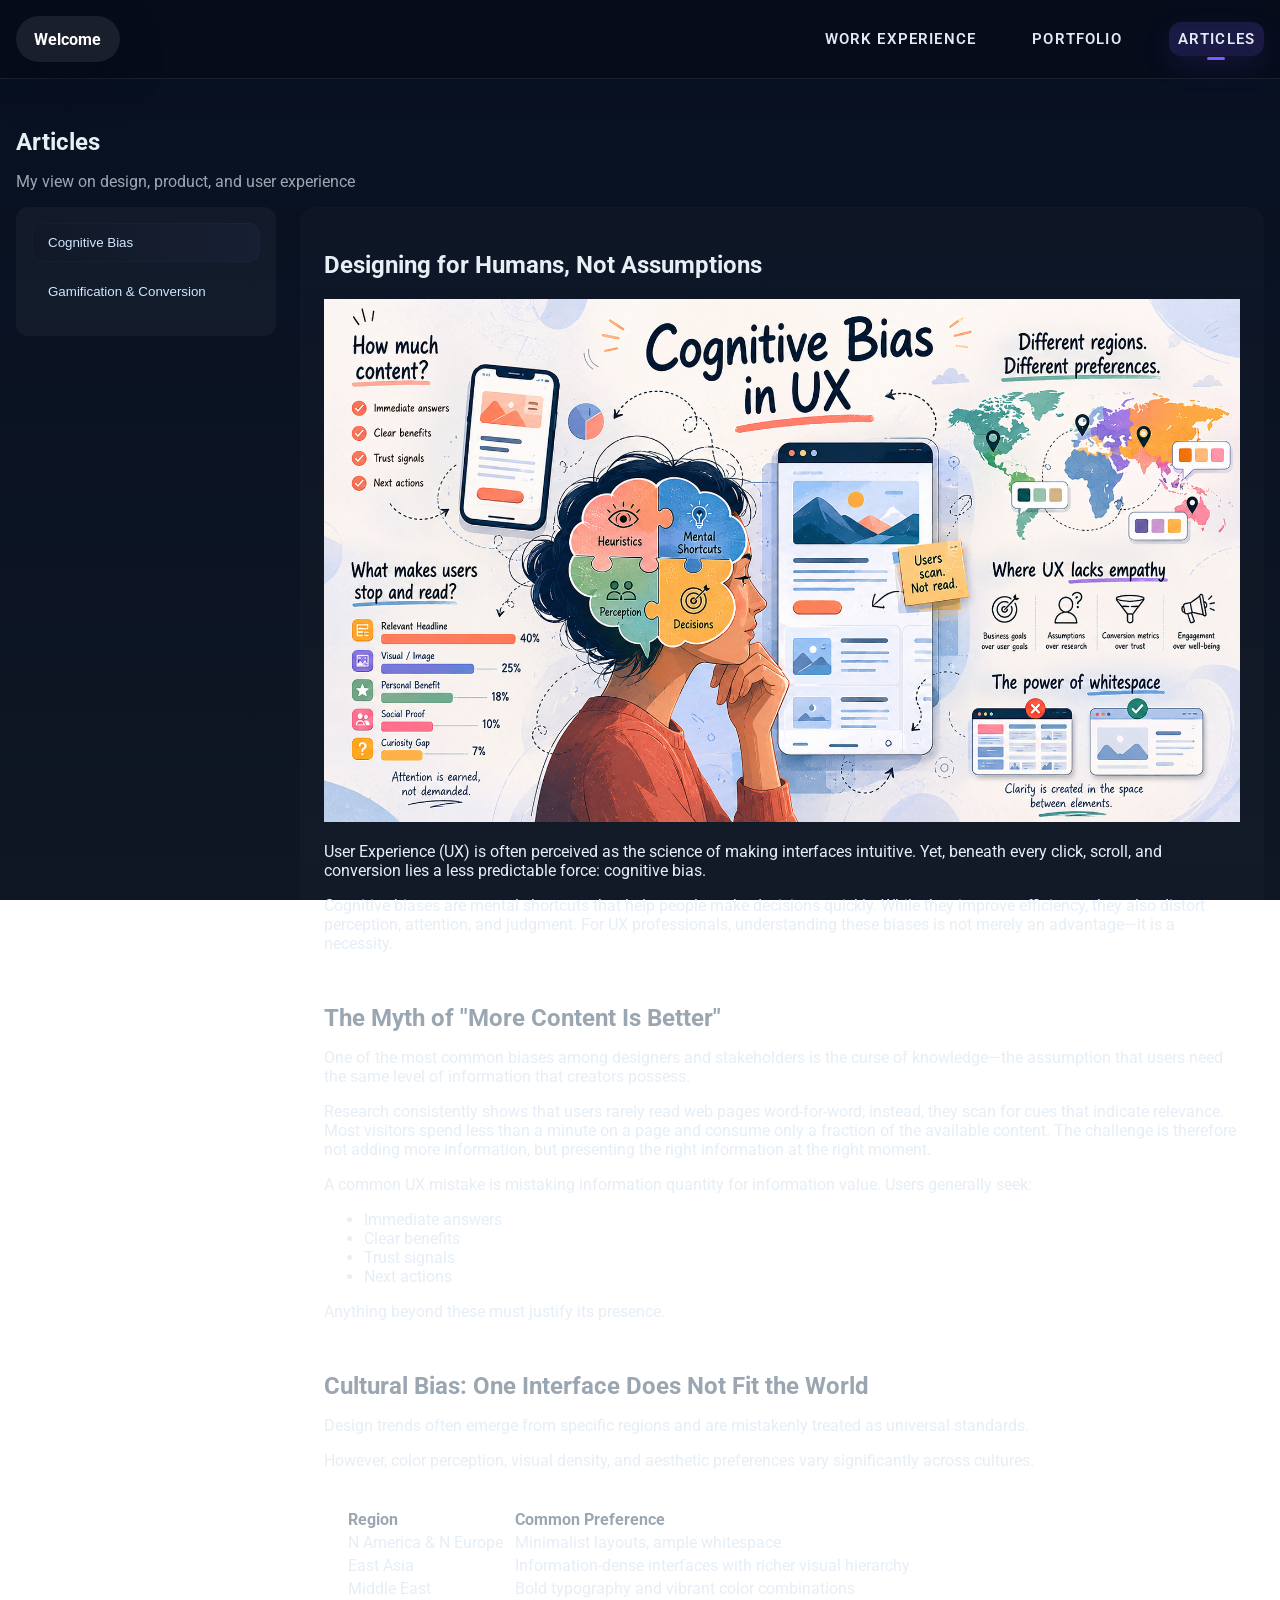
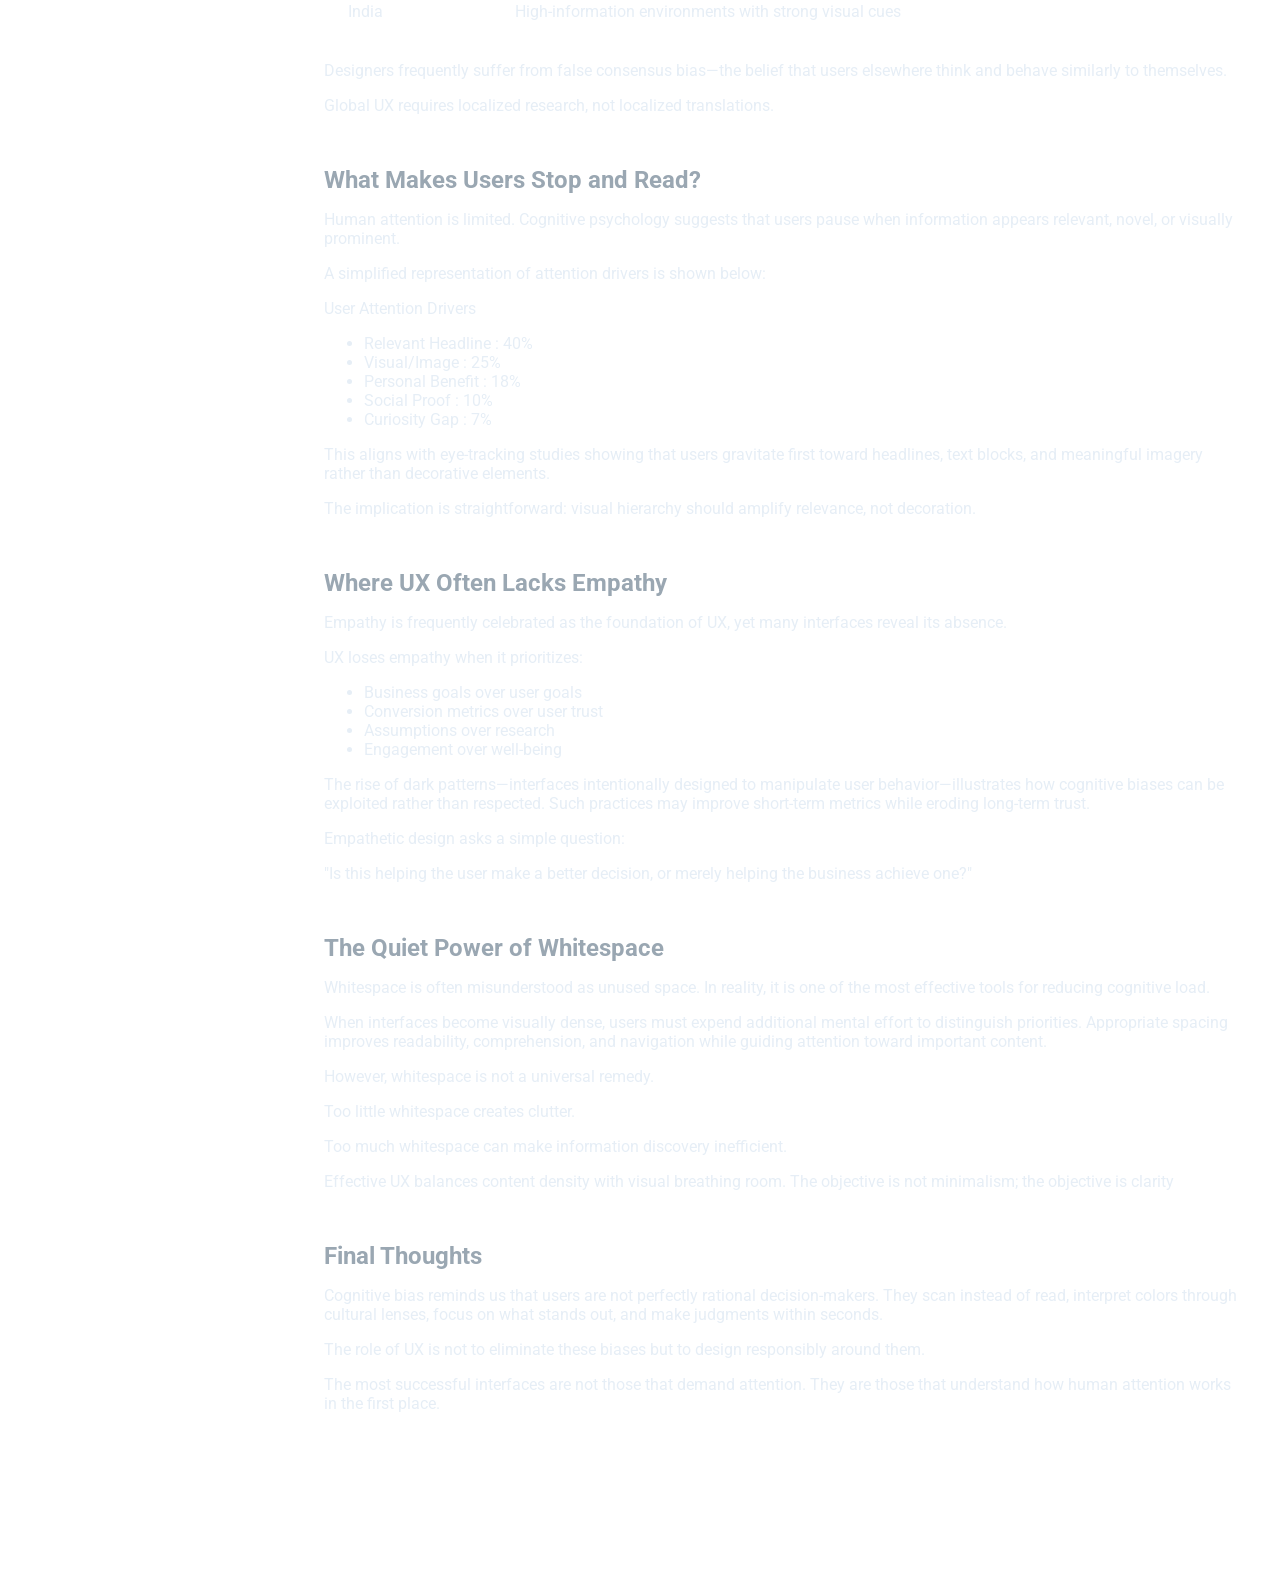
==== articles.html @ 3bf05994 "Update index.html and other changes" ====
<!doctype html>
<html lang="en">
<head>
  <meta charset="utf-8" />
  <meta name="viewport" content="width=device-width,initial-scale=1" />
  <title>Saqib Ansari - Portfolio</title>
  <link rel="preconnect" href="https://fonts.googleapis.com">
  <link rel="preconnect" href="https://fonts.gstatic.com" crossorigin>
  <link href="https://fonts.googleapis.com/css2?family=Roboto:wght@300;400;500;600;700&display=swap" rel="stylesheet">
  <link rel="stylesheet" href="styles.css">
</head>
<body>
  <header class="site-header home-header">
    <div class="container header-inner">
      <a class="logo" href="index.html">Welcome</a>
      <nav class="top-nav">
        <a href="work-experience.html">Work Experience</a>
        <a href="portfolio.html">Portfolio</a>
        <a href="articles.html" class="active" aria-current="page">Articles</a>
      </nav>
      <button class="menu-toggle" aria-label="Toggle menu">☰</button>
    </div>
  </header>

  <main class="section">
    <div class="container articles">
      <h2>Articles</h2>
      <p class="muted">My view on design, product, and user experience</p>
      <div class="articles-grid">
        <nav class="articles-nav">
          <button class="article-tab active" data-target="a1">Cognitive Bias</button>
          <button class="article-tab" data-target="a2">Gamification & Conversion</button>
          <!-- <button class="article-tab" data-target="a3">UX Research</button>
          <button class="article-tab" data-target="a4">Prototyping</button> -->
        </nav>
        <div class="articles-content">
          
          <article id="a1" class="article active">
            <h1>Designing for Humans, Not Assumptions</h1>
            <img style="width: 100%;" src="portpictures/cognitivebias.png" alt="Cognitive Bias" />
            <p>User Experience (UX) is often perceived as the science of making interfaces intuitive. Yet, beneath every click, scroll, and conversion lies a less predictable force: cognitive bias.</p>
            <p>Cognitive biases are mental shortcuts that help people make decisions quickly. While they improve efficiency, they also distort perception, attention, and judgment. For UX professionals, understanding these biases is not merely an advantage—it is a necessity.</p>
            <p>&nbsp;</p>
            <h2 class="muted">The Myth of "More Content Is Better"</h2>
            <p>One of the most common biases among designers and stakeholders is the curse of knowledge—the assumption that users need the same level of information that creators possess.</p>
            <p>Research consistently shows that users rarely read web pages word-for-word; instead, they scan for cues that indicate relevance. Most visitors spend less than a minute on a page and consume only a fraction of the available content. The challenge is therefore not adding more information, but presenting the right information at the right moment.</p>
            <p>A common UX mistake is mistaking information quantity for information value. Users generally seek:</p>
            <ul>
              <li>Immediate answers</li>
              <li>Clear benefits</li>
              <li>Trust signals</li>
              <li>Next actions</li>
            </ul>
            <p>Anything beyond these must justify its presence.</p>
            <p>&nbsp;</p>
            <h2 class="muted">Cultural Bias: One Interface Does Not Fit the World</h2>
            <p>Design trends often emerge from specific regions and are mistakenly treated as universal standards.</p>
            <p>However, color perception, visual density, and aesthetic preferences vary significantly across cultures.</p>
            <table style="border:1px solid #fff; padding:20px;">
              <tr style="text-align: left; margin-bottom:10px;">
                <th class="muted">Region</th>
                <th class="muted">Common Preference</th>
               
              </tr>
              <tr>
                <td>N America & N Europe &nbsp;</td>
                <td>Minimalist layouts, ample whitespace</td>
             
              </tr>
              <tr>
                <td>East Asia</td>
                <td>Information-dense interfaces with richer visual hierarchy</td>
              
              </tr>
              <tr>
                <td>Middle East</td>
                <td>Bold typography and vibrant color combinations</td>
               
              </tr>
              <tr>
                <td>India</td>
                <td>High-information environments with strong visual cues</td>
               
              </tr>
            </table>
              <p>Designers frequently suffer from false consensus bias—the belief that users elsewhere think and behave similarly to themselves.</p>
              <p>Global UX requires localized research, not localized translations.</p>
              <p>&nbsp;</p>
              <h2 class="muted">What Makes Users Stop and Read?</h2>
              <p>Human attention is limited. Cognitive psychology suggests that users pause when information appears relevant, novel, or visually prominent.</p>
              <p>A simplified representation of attention drivers is shown below:</p>
              <p>User Attention Drivers</p>
              <ul>
                <li>Relevant Headline : 40%</li>
                <li>Visual/Image : 25%</li>
                <li>Personal Benefit : 18%</li>
                <li>Social Proof : 10%</li>
                <li>Curiosity Gap : 7%</li>
              </ul>
              <p>This aligns with eye-tracking studies showing that users gravitate first toward headlines, text blocks, and meaningful imagery rather than decorative elements.</p>
              <p>The implication is straightforward: visual hierarchy should amplify relevance, not decoration.</p>
              <p>&nbsp;</p>
              <h2 class="muted">Where UX Often Lacks Empathy</h2>
              <p>Empathy is frequently celebrated as the foundation of UX, yet many interfaces reveal its absence.</p>
              <p>UX loses empathy when it prioritizes:</p>
              <ul>
                <li>Business goals over user goals</li>
                <li>Conversion metrics over user trust</li>
                <li>Assumptions over research</li>
                <li>Engagement over well-being</li>
              </ul>
              <p>The rise of dark patterns—interfaces intentionally designed to manipulate user behavior—illustrates how cognitive biases can be exploited rather than respected. Such practices may improve short-term metrics while eroding long-term trust.</p>
              <p>Empathetic design asks a simple question:</p>
              <p>"Is this helping the user make a better decision, or merely helping the business achieve one?"</p>
              <p>&nbsp;</p>
              <h2 class="muted">The Quiet Power of Whitespace</h2>
              <p>Whitespace is often misunderstood as unused space. In reality, it is one of the most effective tools for reducing cognitive load.</p>
              <p>When interfaces become visually dense, users must expend additional mental effort to distinguish priorities. Appropriate spacing improves readability, comprehension, and navigation while guiding attention toward important content.</p>
              <p>However, whitespace is not a universal remedy.</p>
              <p>Too little whitespace creates clutter.</p>
              <p>Too much whitespace can make information discovery inefficient.</p>
              <p>Effective UX balances content density with visual breathing room. The objective is not minimalism; the objective is clarity</p>
              <p>&nbsp;</p>
              <h2 class="muted">Final Thoughts</h2>
              <p>Cognitive bias reminds us that users are not perfectly rational decision-makers. They scan instead of read, interpret colors through cultural lenses, focus on what stands out, and make judgments within seconds.</p>
              <p>The role of UX is not to eliminate these biases but to design responsibly around them.</p>
              <p>The most successful interfaces are not those that demand attention. They are those that understand how human attention works in the first place.</p>
          </article>
          <article id="a2" class="article">
            <h1>Why Users Stay, Engage, and Eventually Buy</h1>
            <img style="width: 100%;" src="portpictures/gamification.png" alt="Gamification in Digital Products">
            <p>In digital products, conversion is often treated as a transactional outcome.</p>
            <ul>
              <li>A user signs up.</li>
              <li>A trial becomes a subscription.</li>
              <li>A visitor becomes a customer.</li>
            </ul>
            <p>Yet the strongest conversions rarely happen because of a pricing page alone. They happen because users feel progress before they feel commitment.</p>
            <p>This is where gamification becomes powerful.</p>
            <p>Gamification is not about making products look like games. It is the strategic use of behavioral triggers—progress, rewards, achievements, challenges, and feedback loops—to encourage engagement and shape decision-making.</p>
            <p>When designed correctly, gamification transforms passive users into active participants. More importantly, it helps bridge the critical gap between a pilot user and a paying customer.</p>
            <p>&nbsp;</p>
            <h2 class="muted">From Pilot User to Potential Customer</h2>
            <p>Most digital products face the same challenge:</p>
            <ul>
              <li>Users sign up.</li>
              <li>Users explore.</li>
              <li>Users leave.</li>
            </ul>
            <p>The problem is rarely functionality.</p>
            <p>The problem is the absence of momentum.</p>
            <p>Gamification introduces a sense of movement during onboarding. Progress bars, achievement badges, onboarding milestones, streaks, and unlockable features create psychological investment before monetary investment.</p>
            <p>Products like Duolingo, Notion, Fitbit, and Trello have demonstrated how visible progress mechanisms can increase user retention and feature adoption.</p>
            <p>Research suggests that gamified environments strengthen behavioral intention and user engagement by amplifying intrinsic motivation such as curiosity and enjoyment.</p>
            <p>Users who experience progress are more likely to complete onboarding journeys because abandoning the process feels like abandoning earned progress.</p>
            <p>This phenomenon is often called the completion principle.</p>
            <p>&nbsp;</p>
            <h2 class="muted">The Psychology of Achievement</h2>
            <p>One of the most overlooked aspects of UX is the human desire for achievement.</p>
            <ul>
              <li>People enjoy completing tasks.</li>
              <li>People enjoy measurable progress.</li>
              <li>People enjoy evidence of growth.</li>
            </ul>
            <p>This is not merely emotional—it is neurological.</p>
            <p>Achievement systems trigger reward responses in the brain, reinforcing behaviors that led to the accomplishment.</p>
            <p>A study examining digital achievements found that achievement systems improved user performance, persistence, and motivation over time, particularly when achievements were meaningful rather than excessive.</p>
            <p>The most effective gamification systems therefore focus on:</p>
            <ul>
              <li>Progress visualization</li>
              <li>Milestone recognition</li>
              <li>Skill mastery</li>
              <li>Personalized goals</li>
              <li>Constructive feedback</li>
            </ul>
            <p>Poor gamification rewards activity.</p>
            <p>Good gamification rewards growth.</p>
            <p>&nbsp;</p>
            <h2 class="muted">Biomimicking Human Behavior</h2>
            <p>Gamification succeeds because it mirrors patterns already present in nature and human psychology.</p>
            <p>This concept can be viewed through the lens of behavioral biomimicry—designing systems that imitate natural human reward cycles.</p>
            <p>Humans are biologically conditioned to seek:</p>
            <ul>
              <li>Progress</li>
              <li>Exploration</li>
              <li>Recognition</li>
              <li>Social belonging</li>
              <li>Mastery</li>
            </ul>
            <p>Games did not invent these motivations.</p>
            <p>They simply structured them.</p>
            <p>Digital products borrow these natural mechanisms by creating feedback loops that resemble real-world achievement systems.</p>
            <p>Consider:</p>
            <table style="border:1px solid #fff; padding:20px;">
              <tr style="text-align: left; margin-bottom:10px;">
                <th class="muted">Natural Behavior</th>
                <th class="muted">Gamified Equivalent</th>
               
              </tr>
              <tr>
                <td>Learning a skill</td>
                <td>Levels</td>
             
              </tr>
              <tr>
                <td>Social recognition</td>
                <td>Badges</td>
              
              </tr>
              <tr>
                <td>Career growth</td>
                <td>Progress bars</td>
               
              </tr>
              <tr>
                <td>Competition</td>
                <td>Leaderboards</td>
               
              </tr>
              <tr>
                <td>Goal completion</td>
                <td>Achievement unlocks</td>
               
              </tr>
            </table>
            <p>The closer a system aligns with natural motivational patterns, the more intuitive it feels.</p>
            <p>Users rarely perceive these mechanisms as persuasion.</p>
            <p>Instead, they perceive them as progress.</p>
            <p>&nbsp;</p>
            <h2 class="muted">The Conversion Metrics Behind Gamification</h2>
            <p>The impact of gamification is measurable.</p>
            <p>Several studies and industry datasets have demonstrated notable improvements in engagement and conversion metrics.</p>
            <p>A large-scale analysis of more than 6 million popup interactions found that gamified experiences such as "spin-to-win" interfaces generated conversion rates over 10 times higher than standard lead-capture experiences.</p>
            <p>Another analysis covering 779 million widget impressions reported:</p>
            <table style="border:1px solid #fff; padding:20px;">
              <tr style="text-align: left; margin-bottom:10px;">
                <th class="muted">Experience Type</th>
                <th class="muted">Click-through Rate</th>
               
              </tr>
              <tr>
                <td>Standard Offer Popup</td>
                <td style="text-align: right;">9.6%</td>
             
              </tr>
              <tr>
                <td>Gamified Offer Popup</td>
                <td style="text-align: right;">23.8%</td>
              
              </tr>
              
            </table>
            <p>Gamified signup experiences also produced substantially higher form completion rates compared to traditional forms.</p>
            <p>While these figures vary by industry, one trend remains consistent:</p>
            <p>Interactivity reduces friction.</p>
            <p>Users are more likely to participate when actions feel rewarding rather than transactional.</p>
            <p>&nbsp;</p>
            <h2 class="muted">The Role of Dopamine — and Why It Is Often Misunderstood</h2>
            <p>Gamification discussions frequently mention dopamine.</p>
            <p>However, dopamine is not the "pleasure chemical" many assume it to be.</p>
            <p>It is more accurately associated with anticipation and motivation.</p>
            <p>Users experience dopamine spikes not only when receiving rewards, but while expecting them.</p>
            <p>This explains why:</p>
            <ul>
              <li>Progress bars increase completion rates</li>
              <li>Streak systems encourage daily return visits</li>
              <li>Mystery rewards increase engagement</li>
              <li>Achievement systems improve persistence</li>
            </ul>
            <p>Recent research examining gamification and customer loyalty highlights the role of reward anticipation in strengthening long-term engagement and brand attachment.</p>
            <p>The anticipation of achievement often becomes more motivating than the achievement itself.</p>
            <p>&nbsp;</p>
            <h2 class="muted">Where Gamification Fails</h2>
            <p>Despite its effectiveness, gamification is frequently misunderstood. Many organizations implement points, badges, and leaderboards without improving the underlying user experience.</p>
            
            <p>This creates what researchers describe as extrinsic dependency.</p>
            <p>Users engage for rewards rather than value. Once rewards disappear, engagement collapses.</p>
            
            <p>Studies have shown that poorly implemented gamification can distract users from core objectives and even reduce meaningful engagement.</p>
            <p>The objective should never be to manipulate behavior. The objective should be to support motivation that already exists.</p>
           
            <p>&nbsp;</p>
            <h2 class="muted">Designing for Sustainable Conversion</h2>
            <p>The future of gamification is moving beyond superficial rewards.</p>
            <p>Modern UX increasingly focuses on:</p>
            <ul>
              <li>Autonomy</li>
              <li>Mastery</li>
              <li>Purpose</li>
              <li>Personal growth</li>
              <li>Meaningful progress</li>
            </ul>
            <p>Users do not remain loyal because they earned points. They remain loyal because the product helped them achieve something valuable. The strongest conversion strategy is therefore not persuasion.</p>
            <p>It is progress.</p>
            <p>&nbsp;</p>
            <h2 class="muted">Final Thoughts</h2>
            <p>Gamification succeeds because it aligns technology with human psychology. It transforms onboarding into exploration. Progress into motivation. Achievement into retention. </p>
          </article>
          
        </div>
      </div>
    </div>
  </main>

  <!-- <footer class="site-footer">
    <div class="container">© 2026 — Demo Portfolio</div>
  </footer> -->

  <script src="script.js"></script>
</body>
</html>
---- styles.css ----
:root{
  --bg:#0f1724;
  --card:#0f1724aa;
  --muted:#9aa7b2;
  --accent:#7c5cff;
  --accent-2:#00d4ff;
  --glass: rgba(255,255,255,0.04);
  --container:1200px;
  font-family: 'Roboto', system-ui, sans-serif;
}
*{box-sizing:border-box}
html,body{height:100%;margin:0;background:linear-gradient(180deg,#071021 0%, #0f1724 100%);background-attachment:fixed;color:#e6eef6}
.container{max-width:1366px;margin:0 auto;padding:2rem 1rem}
.site-header{position:fixed;left:0;right:0;top:0;z-index:60;background:linear-gradient(180deg,rgba(10,12,22,0.6),transparent);backdrop-filter: blur(6px)}
.site-header.home-header{background:rgba(7,12,26,0.93);border-bottom:1px solid rgba(255,255,255,0.08);backdrop-filter:blur(16px)}
.site-header.home-header .header-inner{padding:1rem 1rem;gap:1rem;justify-content:space-between;align-items:center}
.site-header.home-header .logo{padding:.85rem 1.15rem;border-radius:999px;background:rgba(255,255,255,0.08);color:#fff;box-shadow:0 18px 50px rgba(4,9,19,0.24)}
.site-header.home-header .top-nav{display:flex;gap:1.4rem}
.site-header.home-header .top-nav a{color:rgba(238,245,255,0.95);text-decoration:none;font-weight:600;text-transform:uppercase;letter-spacing:.08em;font-size:.92rem;transition:color .2s,transform .2s}
.site-header.home-header .top-nav a:hover{color:#fff;transform:translateY(-1px)}
.site-header.home-header .menu-toggle{color:#fff;font-size:1.35rem}
.header-inner{display:flex;align-items:center;justify-content:space-between;padding:0.75rem 1rem}
.logo{font-weight:700;color:var(--accent);text-decoration:none}
.top-nav a{color:rgba(230,238,246,0.9);text-decoration:none;margin-left:1rem;font-weight:600;position:relative;padding:.5rem .55rem;border-radius:12px;transition:color .2s,background .2s}
.top-nav a.active, .top-nav a[aria-current="page"]{color:#fff;background:rgba(124,92,255,0.18);box-shadow:0 10px 30px rgba(124,92,255,0.12)}
.top-nav a.active::after, .top-nav a[aria-current="page"]::after{content:'';position:absolute;left:50%;bottom:-4px;width:18px;height:3px;border-radius:999px;background:var(--accent);transform:translateX(-50%)}
.menu-toggle{display:none;background:none;border:0;color:#fff;font-size:1.2rem}

.landing{min-height:50vh;display:flex;align-items:center;position:relative;overflow:hidden;padding-top:5rem;background-image:linear-gradient(180deg, rgba(7,16,33,0.72), rgba(15,23,36,0.92)), url('https://images.unsplash.com/photo-1500530855697-b586d89ba3ee?auto=format&fit=crop&w=1400&q=60');background-size:cover;background-position:center;background-attachment:fixed}
.parallax{position:absolute;inset:0;z-index:0}
.parallax-layer{position:absolute;inset:-10% -10% -10% -10%;background-size:cover;background-position:center;transform:translateY(0)}
.hero{position:relative;z-index:2;display:grid;grid-template-columns:1fr 420px;gap:2rem;align-items:center;padding:6rem 1rem;}
.hero-content .title{font-family:'Roboto',sans-serif;font-size:clamp(2rem,4.5vw,3.6rem);margin:0 0 .5rem}
.subtitle{color:var(--muted);margin:0 0 1rem}
.hero-image img{width:100%;border-radius:12px;box-shadow:0 10px 40px rgba(2,6,23,0.6);transform:translateY(8px);opacity:.95}
.btn{display:inline-block;padding:.7rem 1.1rem;border-radius:10px;text-decoration:none;font-weight:600}
.btn.primary{background:linear-gradient(90deg,var(--accent),var(--accent-2));color:#061220}
.btn.ghost{border:1px solid rgba(255,255,255,0.06);color:#fff;background:transparent}
.about-content .btn{margin-top:1.5rem}

.section{padding:6rem 0}
.section.contact{background:rgba(255,255,255,0.04);border-top:1px solid rgba(255,255,255,0.08);border-bottom:1px solid rgba(255,255,255,0.08);backdrop-filter:blur(12px)}
.section.contact .container{padding:4rem 2rem;}
.section.contact h2{margin-bottom:1rem}
.section.contact .contact-grid{background:rgba(15,23,36,0.95);padding:2rem;gap:1.5rem;border-radius:24px;box-shadow:0 30px 65px rgba(0,0,0,0.18)}
.section.contact .contact-grid div{background:rgba(255,255,255,0.03);padding:1.5rem;border-radius:18px;border:1px solid rgba(255,255,255,0.08)}
.section.contact .contact-grid h3{margin-top:0}
.section.contact .contact-grid a{color:var(--accent-2)}

h2{font-family:'Roboto',sans-serif;margin:0 0 .5rem}
.muted{color:var(--muted)}

.overview .section-header{max-width:700px;margin:0 auto 2rem;text-align:center}
.tile-grid{display:grid;grid-template-columns:repeat(auto-fit,minmax(240px,260px));justify-content:center;gap:1.5rem;margin:0 auto;max-width:1080px}
.tile{display:block;background:rgba(255,255,255,0.08);border:1px solid rgba(255,255,255,0.08);border-radius:22px;padding:2rem;transition:transform .25s ease,box-shadow .25s ease,color .25s ease;position:relative;color:#fff;text-decoration:none}
.tile:hover{transform:translateY(-6px);box-shadow:0 20px 40px rgba(0,0,0,0.2)}
.tile::before{content:'';position:absolute;inset:0;border-radius:22px;background:linear-gradient(135deg,rgba(255,255,255,0.04),transparent);pointer-events:none}
.tile-icon{width:56px;height:56px;border-radius:18px;display:flex;align-items:center;justify-content:center;font-size:1.6rem;background:rgba(255,255,255,0.12);margin-bottom:1rem}
.tile h3{margin:.5rem 0 1rem;font-size:1.35rem}
.tile p{margin:0;color:rgba(230,238,246,0.92);line-height:1.8}
.tile-career{border-color:rgba(124,92,255,0.35);background:linear-gradient(145deg,rgba(124,92,255,0.2),rgba(92,57,166,0.18))}
.tile-career .tile-icon{background:rgba(124,92,255,0.18)}
.tile-portfolio{border-color:rgba(0,212,255,0.35);background:linear-gradient(145deg,rgba(0,212,255,0.18),rgba(0,116,204,0.16))}
.tile-portfolio .tile-icon{background:rgba(0,212,255,0.18)}
.tile-articles{border-color:rgba(255,166,0,0.35);background:linear-gradient(145deg,rgba(255,166,0,0.18),rgba(220,120,0,0.16))}
.tile-articles .tile-icon{background:rgba(255,166,0,0.18)}
.tile-about{border-color:rgba(16,185,129,0.35);background:linear-gradient(145deg,rgba(16,185,129,0.18),rgba(6,139,108,0.16))}
.tile-about .tile-icon{background:rgba(16,185,129,0.18)}

.section-divider{height:1px;width:100%;max-width:800px;margin:0 auto 3rem;background:linear-gradient(90deg,rgba(255,255,255,0),rgba(255,255,255,0.2),rgba(255,255,255,0))}

.quote-grid{display:grid;grid-template-columns:repeat(auto-fit,minmax(240px,260px));justify-content:center;gap:1.2rem;margin:2rem auto 0;max-width:840px}
.quote-card{background:rgba(255,255,255,0.08);border:1px solid rgba(255,255,255,0.08);border-radius:22px;padding:1.8rem;box-shadow:0 20px 35px rgba(0,0,0,0.14);transition:transform .25s ease,box-shadow .25s ease}
.quote-card:hover{transform:translateY(-4px);box-shadow:0 26px 48px rgba(0,0,0,0.18)}
.quote-card p{margin:0 0 1rem;font-size:1.05rem;line-height:1.95;color:#eef3ff}
.quote-card span{color:var(--muted);font-size:.95rem;display:block}

.cert-grid{display:grid;grid-template-columns:repeat(auto-fit,minmax(240px,1fr));gap:1.25rem;margin-top:2rem}
.cert-card{background:rgba(255,255,255,0.08);border:1px solid rgba(255,255,255,0.1);border-radius:22px;padding:1.5rem;box-shadow:0 18px 30px rgba(0,0,0,0.16);transition:transform .25s ease,box-shadow .25s ease}
.cert-card:hover{transform:translateY(-4px);box-shadow:0 24px 40px rgba(0,0,0,0.2)}
.cert-card h3{margin:0 0 .55rem;font-size:1.05rem;color:#fff}
.cert-card p{margin:0;color:rgba(230,238,246,0.92);line-height:1.7}

.tile-cert{border:1px solid transparent;background:linear-gradient(180deg,rgba(255,255,255,0.06),rgba(255,255,255,0.02));transition:transform .25s ease,box-shadow .25s ease,background .25s ease}
.tile-cert:hover{transform:translateY(-4px);box-shadow:0 20px 40px rgba(0,0,0,0.2)}
.tile-cert h3{margin:.5rem 0 1rem;font-size:1.35rem}
.tile-cert p{margin:0;color:rgba(230,238,246,0.92);line-height:1.8}
.tile-cert:nth-child(4n+1){background:linear-gradient(145deg,rgba(124,92,255,0.18),rgba(95,54,210,0.12));border-color:rgba(124,92,255,0.22)}
.tile-cert:nth-child(4n+1) .tile-icon{background:rgba(124,92,255,0.18)}
.tile-cert:nth-child(4n+2){background:linear-gradient(145deg,rgba(0,212,255,0.18),rgba(0,122,204,0.14));border-color:rgba(0,212,255,0.22)}
.tile-cert:nth-child(4n+2) .tile-icon{background:rgba(0,212,255,0.18)}
.tile-cert:nth-child(4n+3){background:linear-gradient(145deg,rgba(16,185,129,0.18),rgba(6,139,108,0.14));border-color:rgba(16,185,129,0.22)}
.tile-cert:nth-child(4n+3) .tile-icon{background:rgba(16,185,129,0.18)}
.tile-cert:nth-child(4n){background:linear-gradient(145deg,rgba(255,166,0,0.18),rgba(220,120,0,0.14));border-color:rgba(255,166,0,0.22)}
.tile-cert:nth-child(4n) .tile-icon{background:rgba(255,166,0,0.18)}

.timeline{list-style:none;padding:0;margin:2rem 0 0}
.timeline li{display:flex;gap:1rem;align-items:flex-start;margin-bottom:1.2rem}
.timeline .time{min-width:120px;color:var(--muted);font-weight:600}
.timeline .card{background:linear-gradient(180deg,rgba(255,255,255,0.02),rgba(255,255,255,0.01));padding:1rem;border-radius:12px;box-shadow:0 6px 20px rgba(2,6,23,0.6)}
.role{color:var(--accent-2);font-weight:600;margin:.3rem 0}

/* animated timeline */
.timeline.timeline-animated{position:relative;padding:2rem 1rem}
.timeline.timeline-animated::before{content:'';position:absolute;left:50%;top:0;bottom:0;width:4px;background:linear-gradient(180deg,var(--accent),var(--accent-2));opacity:.18;transform:scaleY(0);transform-origin:top;transition:transform .9s cubic-bezier(.2,.9,.2,1)}
.timeline.timeline-animated.drawn::before{transform:scaleY(1);opacity:1}
.timeline.timeline-animated li{display:grid;grid-template-columns:1fr max-content 1fr;align-items:flex-start;position:relative;gap:1.5rem;opacity:0;transform:translateY(18px);transition:all .6s cubic-bezier(.2,.9,.2,1);padding:1rem 0}
.timeline.timeline-animated li:nth-child(odd){grid-template-areas:"time line card"}
.timeline.timeline-animated li:nth-child(even){grid-template-areas:"card line time"}
.timeline.timeline-animated .time{grid-area:time;width:160px;color:var(--muted);font-weight:600;align-self:start}
.timeline.timeline-animated li:nth-child(odd) .time{text-align:right;justify-self:end}
.timeline.timeline-animated li:nth-child(even) .time{text-align:left;justify-self:start}
.timeline.timeline-animated .card{grid-area:card;max-width:620px;background:linear-gradient(180deg,rgba(255,255,255,0.02),rgba(255,255,255,0.01));padding:1.15rem;border-radius:16px;box-shadow:0 10px 30px rgba(2,6,23,0.18)}
.timeline.timeline-animated li::after{content:'';position:absolute;left:50.2%;top:14px;width:16px;height:16px;border-radius:50%;background:var(--bg);transform:translateX(-50%);border:3px solid var(--accent);box-shadow:0 0 0 4px rgba(124,92,255,0.08), 0 2px 8px rgba(2,6,23,0.3)}
.timeline.timeline-animated li.visible{opacity:1;transform:none}


.articles-grid{display:grid;grid-template-columns:minmax(220px,260px) 1fr;gap:1.5rem;align-items:start}
.articles-nav{display:flex;flex-direction:column;position:sticky;top:100px;align-self:start;max-height:calc(100vh - 140px);overflow:auto;background:var(--glass);padding:1rem;border-radius:12px}
.article-tab{background:none;border:0;color:#cfe7ff;padding:.75rem 1rem;text-align:left;border-radius:12px;margin-bottom:.6rem;cursor:pointer;width:100%;transition:background .2s}
.article-tab.active{background:linear-gradient(90deg,#111827 0%, #172033 100%);box-shadow:inset 0 0 0 1px rgba(255,255,255,0.02)}
.article{display:none;background:linear-gradient(180deg,rgba(255,255,255,0.02),transparent);padding:1.5rem;border-radius:16px}
.article.active{display:block}
.project-gallery{display:grid;grid-template-columns:1fr;gap:1rem;margin-top:1.5rem;width:100%;max-width:100%}
.project-gallery img,
.project-gallery video{width:100%;border-radius:16px;display:block;object-fit:contain}
.project-gallery video{max-height:560px}
.project-details{display:grid;grid-template-columns:1fr;gap:1rem;margin-top:1.5rem}
.project-details h4{margin:0 0 .5rem;font-size:1.05rem;color:#fff}
.project-details p{margin:0;color:rgba(230,238,246,0.9);line-height:1.75}

.gallery-overlay{position:fixed;inset:0;display:none;align-items:center;justify-content:center;z-index:120}
.gallery-overlay.active{display:flex}
.gallery-backdrop{position:absolute;inset:0;background:rgba(5,8,17,0.95)}
.gallery-panel{position:relative;width:100%;max-width:1200px;padding:1.5rem;display:grid;grid-template-columns:minmax(0,1fr) 120px;gap:1rem;z-index:1;align-items:center}
.gallery-close{position:absolute;top:1rem;right:1rem;border:none;background:transparent;color:#fff;font-size:2rem;cursor:pointer;z-index:2}
.gallery-viewer{display:flex;align-items:center;gap:1rem;width:100%}
.gallery-frame{flex:1;min-height:calc(60vh);display:flex;align-items:center;justify-content:center;overflow:hidden;background:rgba(255,255,255,0.03);border-radius:18px}
.gallery-image{max-width:100%;max-height:calc(100vh - 220px);object-fit:contain}
.gallery-nav{width:52px;height:52px;border:none;border-radius:50%;background:rgba(255,255,255,0.08);color:#fff;font-size:1.6rem;cursor:pointer;display:flex;align-items:center;justify-content:center;transition:background .2s}
.gallery-nav:hover{background:rgba(255,255,255,0.14)}
.gallery-strip{display:flex;flex-direction:column;gap:0.75rem;overflow-y:auto;padding:0;max-height:calc(100vh - 180px);scroll-snap-type:y mandatory;justify-self:center}
.gallery-strip img{width:100%;height:96px;border-radius:14px;object-fit:cover;cursor:pointer;flex:0 0 auto;scroll-snap-align:center;opacity:.75;transition:opacity .2s,border .2s}
.gallery-strip img.active-thumb{opacity:1;border:2px solid rgba(124,92,255,0.8)}
.gallery-strip::-webkit-scrollbar{width:10px}
.gallery-strip::-webkit-scrollbar-thumb{background:rgba(255,255,255,0.15);border-radius:999px}

.about-grid{display:grid;grid-template-columns:300px 1fr;gap:2rem;align-items:center}
.about-image img{width:100%;border-radius:12px;display:block}
.about-list{list-style:none;padding:0;margin-top:1rem;color:var(--muted)}

.contact-grid{display:grid;grid-template-columns:repeat(3,1fr);gap:1.2rem}
.social{list-style:none;padding:0;margin:0}
.social li{margin-bottom:.5rem}

.site-footer{padding:2rem 0;text-align:center;color:var(--muted)}

/* breadcrumb */
.breadcrumb{color:var(--muted);font-size:0.95rem;padding:.6rem 0}
.breadcrumb a{color:rgba(255,255,255,0.85);text-decoration:none;margin-right:.6rem}

/* responsive */
@media(max-width:900px){
  .hero{grid-template-columns:1fr;}
  .articles-grid{grid-template-columns:1fr}
  .articles-nav{flex-direction:row;flex-wrap:wrap;gap:.75rem;overflow:auto;padding:.5rem 0;}
  .article-tab{white-space:nowrap;margin-right:.6rem;width:auto;}
  .about-grid{grid-template-columns:1fr}
  .menu-toggle{display:block}
  .top-nav{display:none}
  .timeline.timeline-animated li{flex-direction:column}
  .timeline.timeline-animated .time{width:auto;text-align:left}
  .timeline.timeline-animated .card{max-width:100%}
  .tile-grid{grid-template-columns:1fr}
  .gallery-panel{grid-template-columns:1fr}
  .gallery-strip{flex-direction:row;max-height:none;overflow-x:auto;width:100%;padding:0.5rem 0;scroll-snap-type:x mandatory;}
  .gallery-strip img{width:160px;height:96px;scroll-snap-align:center}
}

/* small reveal animations */
.reveal{opacity:0;transform:translateY(12px);transition:all .6s cubic-bezier(.2,.8,.2,1)}
.reveal.visible{opacity:1;transform:none}
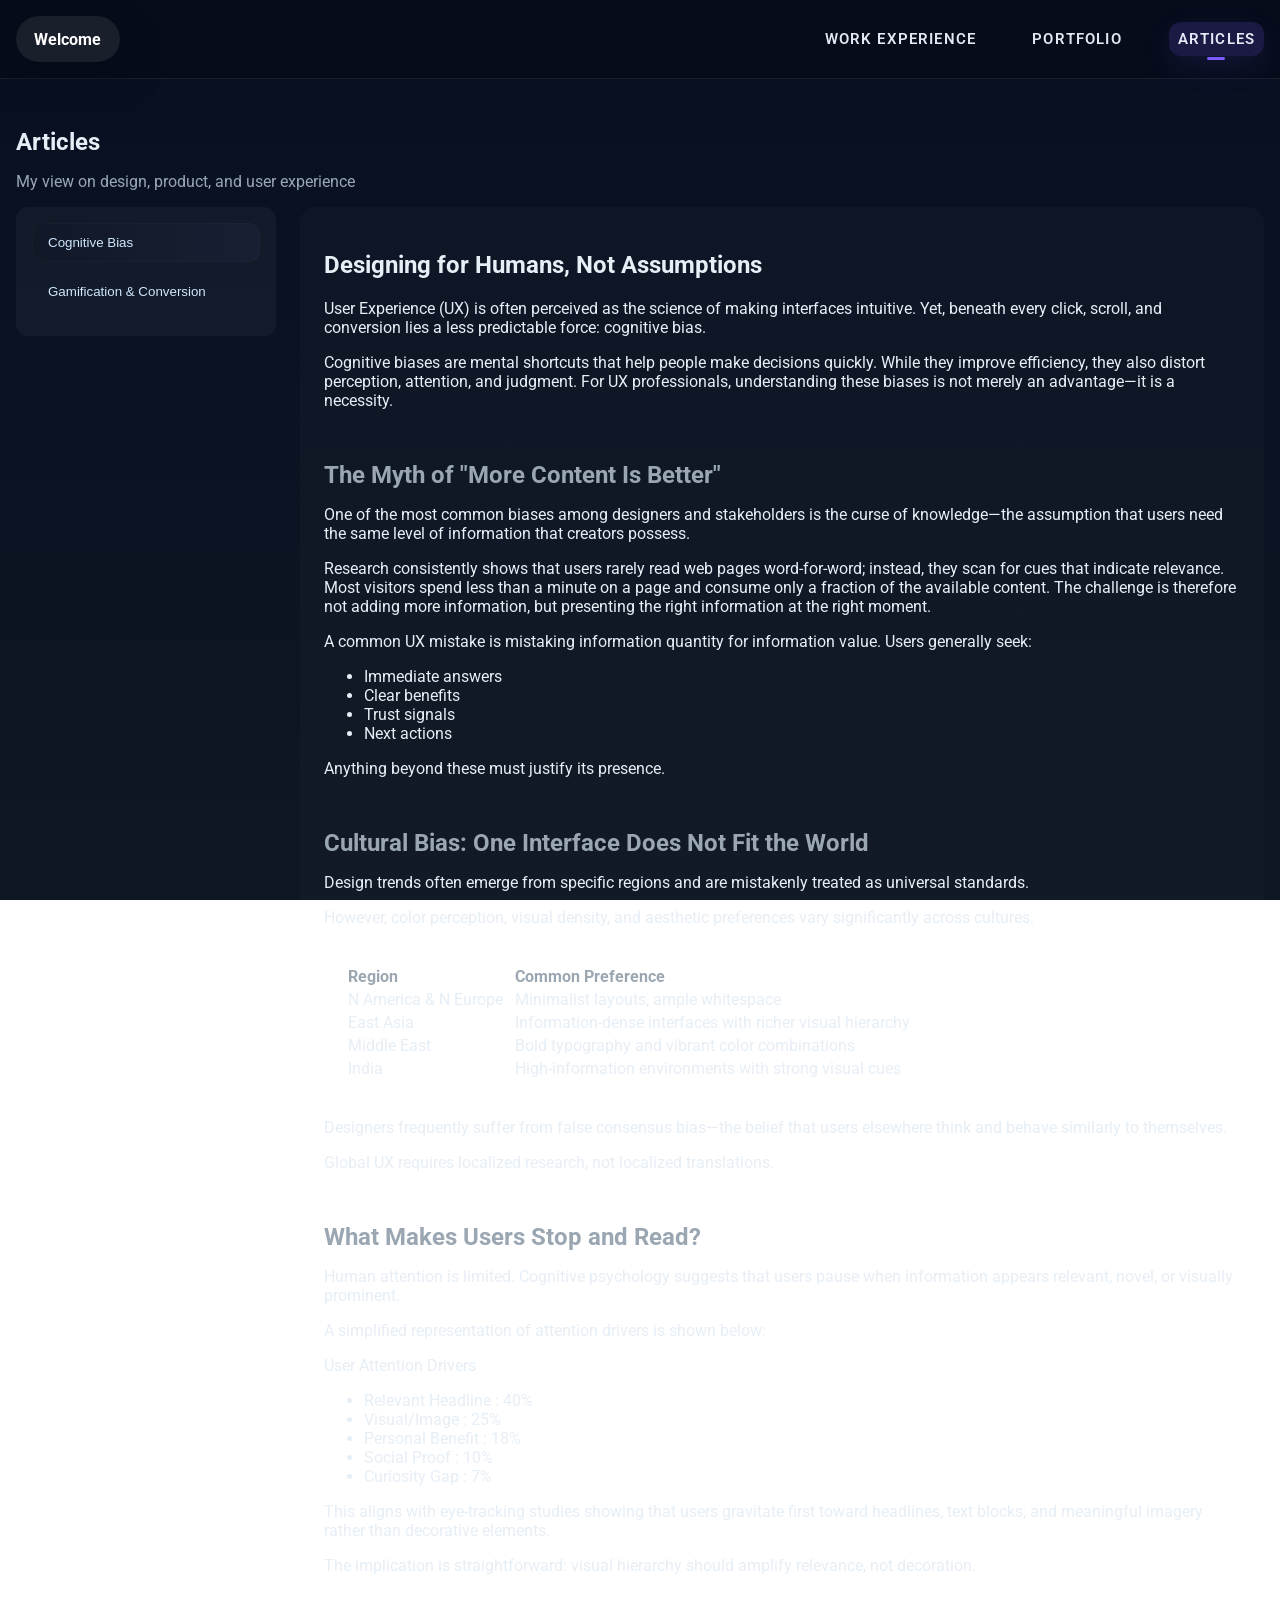
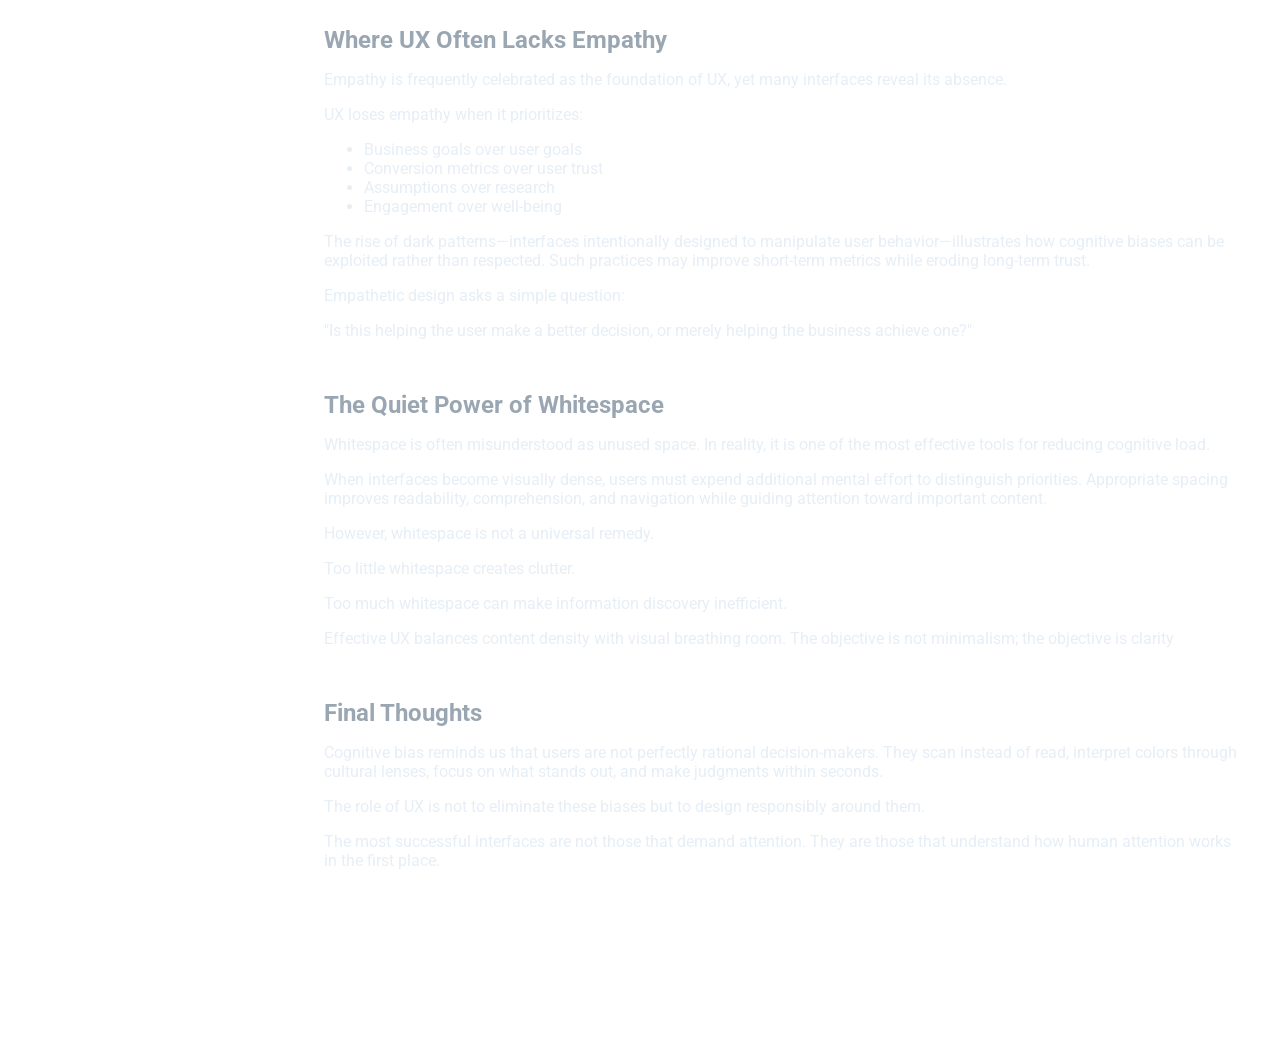
==== commit 5aca3b56: "img removed from article" ====
--- a/articles.html
+++ b/articles.html
@@ -37,7 +37,7 @@
           
           <article id="a1" class="article active">
             <h1>Designing for Humans, Not Assumptions</h1>
-            <img style="width: 100%;" src="portpictures/cognitivebias.png" alt="Cognitive Bias" />
+            <!-- <img style="width: 100%;" src="portpictures/cognitivebias.png" alt="Cognitive Bias" /> -->
             <p>User Experience (UX) is often perceived as the science of making interfaces intuitive. Yet, beneath every click, scroll, and conversion lies a less predictable force: cognitive bias.</p>
             <p>Cognitive biases are mental shortcuts that help people make decisions quickly. While they improve efficiency, they also distort perception, attention, and judgment. For UX professionals, understanding these biases is not merely an advantage—it is a necessity.</p>
             <p>&nbsp;</p>
@@ -128,7 +128,7 @@
           </article>
           <article id="a2" class="article">
             <h1>Why Users Stay, Engage, and Eventually Buy</h1>
-            <img style="width: 100%;" src="portpictures/gamification.png" alt="Gamification in Digital Products">
+            <!-- <img style="width: 100%;" src="portpictures/gamification.png" alt="Gamification in Digital Products"> -->
             <p>In digital products, conversion is often treated as a transactional outcome.</p>
             <ul>
               <li>A user signs up.</li>
--- a/styles.css
+++ b/styles.css
@@ -43,7 +43,7 @@
 .section.contact .container{padding:4rem 2rem;}
 .section.contact h2{margin-bottom:1rem}
 .section.contact .contact-grid{background:rgba(15,23,36,0.95);padding:2rem;gap:1.5rem;border-radius:24px;box-shadow:0 30px 65px rgba(0,0,0,0.18)}
-.section.contact .contact-grid div{background:rgba(255,255,255,0.03);padding:1.5rem;border-radius:18px;border:1px solid rgba(255,255,255,0.08)}
+.section.contact .contact-grid div{background:none;padding:1.5rem;border-radius:18px;border:1px solid rgba(255,255,255,0.08)}
 .section.contact .contact-grid h3{margin-top:0}
 .section.contact .contact-grid a{color:var(--accent-2)}
 
@@ -51,7 +51,15 @@
 .muted{color:var(--muted)}
 
 .overview .section-header{max-width:700px;margin:0 auto 2rem;text-align:center}
-.tile-grid{display:grid;grid-template-columns:repeat(auto-fit,minmax(240px,260px));justify-content:center;gap:1.5rem;margin:0 auto;max-width:1080px}
+/* .tile-grid{display:grid;grid-template-columns:repeat(auto-fit,minmax(240px,260px));justify-content:center;gap:1.5rem;margin:0 auto;max-width:1080px} */
+.tile-grid {
+    display: grid;
+    grid-template-columns: repeat(auto-fit, minmax(240px, 350px));
+    justify-content: center;
+    gap: 2.5rem;
+    margin: 0 auto;
+    max-width: 1300px;
+}
 .tile{display:block;background:rgba(255,255,255,0.08);border:1px solid rgba(255,255,255,0.08);border-radius:22px;padding:2rem;transition:transform .25s ease,box-shadow .25s ease,color .25s ease;position:relative;color:#fff;text-decoration:none}
 .tile:hover{transform:translateY(-6px);box-shadow:0 20px 40px rgba(0,0,0,0.2)}
 .tile::before{content:'';position:absolute;inset:0;border-radius:22px;background:linear-gradient(135deg,rgba(255,255,255,0.04),transparent);pointer-events:none}
@@ -93,6 +101,11 @@
 .tile-cert:nth-child(4n+3) .tile-icon{background:rgba(16,185,129,0.18)}
 .tile-cert:nth-child(4n){background:linear-gradient(145deg,rgba(255,166,0,0.18),rgba(220,120,0,0.14));border-color:rgba(255,166,0,0.22)}
 .tile-cert:nth-child(4n) .tile-icon{background:rgba(255,166,0,0.18)}
+.cert-card{display:flex;flex-direction:column;align-items:center;justify-content:center;text-align:center;padding:1rem 1.5rem;border-radius:10px;background:linear-gradient(180deg, #012932, transparent);border:1px solid rgba(255,255,255,0.08);box-shadow:0 20px 30px rgba(0,0,0,0.14);transition:transform .25s ease,box-shadow .25s ease}
+.cert-card:hover{transform:translateY(-6px);box-shadow:0 26px 45px rgba(0,0,0,0.18)}
+.cert-card-content{display:flex;flex-direction:column;justify-content:center}
+.cert-card-content h3{margin:0 0 1rem;font-size:1rem; line-height:29px;}
+.cert-card-content p{margin:0;color:rgba(230,238,246,0.88);line-height:1.6}
 
 .timeline{list-style:none;padding:0;margin:2rem 0 0}
 .timeline li{display:flex;gap:1rem;align-items:flex-start;margin-bottom:1.2rem}
@@ -132,6 +145,16 @@
 .gallery-overlay{position:fixed;inset:0;display:none;align-items:center;justify-content:center;z-index:120}
 .gallery-overlay.active{display:flex}
 .gallery-backdrop{position:absolute;inset:0;background:rgba(5,8,17,0.95)}
+
+.cert-card-clickable{cursor:pointer}
+.cert-overlay{position:fixed;inset:0;display:none;align-items:center;justify-content:center;z-index:130}
+.cert-overlay.active{display:flex}
+.cert-backdrop{position:absolute;inset:0;background:rgba(10,14,24,0.92)}
+.cert-panel{position:relative;width:min(95%,900px);max-width:100%;padding:1rem;z-index:1}
+.cert-close{position:absolute;top:-0.5rem;right:-0.5rem;width:44px;height:44px;border:none;border-radius:50%;background:rgba(255,255,255,0.08);color:#fff;font-size:1.7rem;cursor:pointer;box-shadow:0 16px 32px rgba(0,0,0,0.25)}
+.cert-frame{background:rgba(255,255,255,0.04);border:1px solid rgba(255,255,255,0.08);border-radius:24px;padding:1rem;overflow:hidden;display:flex;align-items:center;justify-content:center}
+.cert-image{width:100%;height:auto;max-height:calc(100vh - 160px);object-fit:contain;border-radius:18px}
+
 .gallery-panel{position:relative;width:100%;max-width:1200px;padding:1.5rem;display:grid;grid-template-columns:minmax(0,1fr) 120px;gap:1rem;z-index:1;align-items:center}
 .gallery-close{position:absolute;top:1rem;right:1rem;border:none;background:transparent;color:#fff;font-size:2rem;cursor:pointer;z-index:2}
 .gallery-viewer{display:flex;align-items:center;gap:1rem;width:100%}
@@ -149,7 +172,7 @@
 .about-image img{width:100%;border-radius:12px;display:block}
 .about-list{list-style:none;padding:0;margin-top:1rem;color:var(--muted)}
 
-.contact-grid{display:grid;grid-template-columns:repeat(3,1fr);gap:1.2rem}
+.contact-grid{display:grid;grid-template-columns:repeat(2,1fr);gap:1.2rem}
 .social{list-style:none;padding:0;margin:0}
 .social li{margin-bottom:.5rem}
 
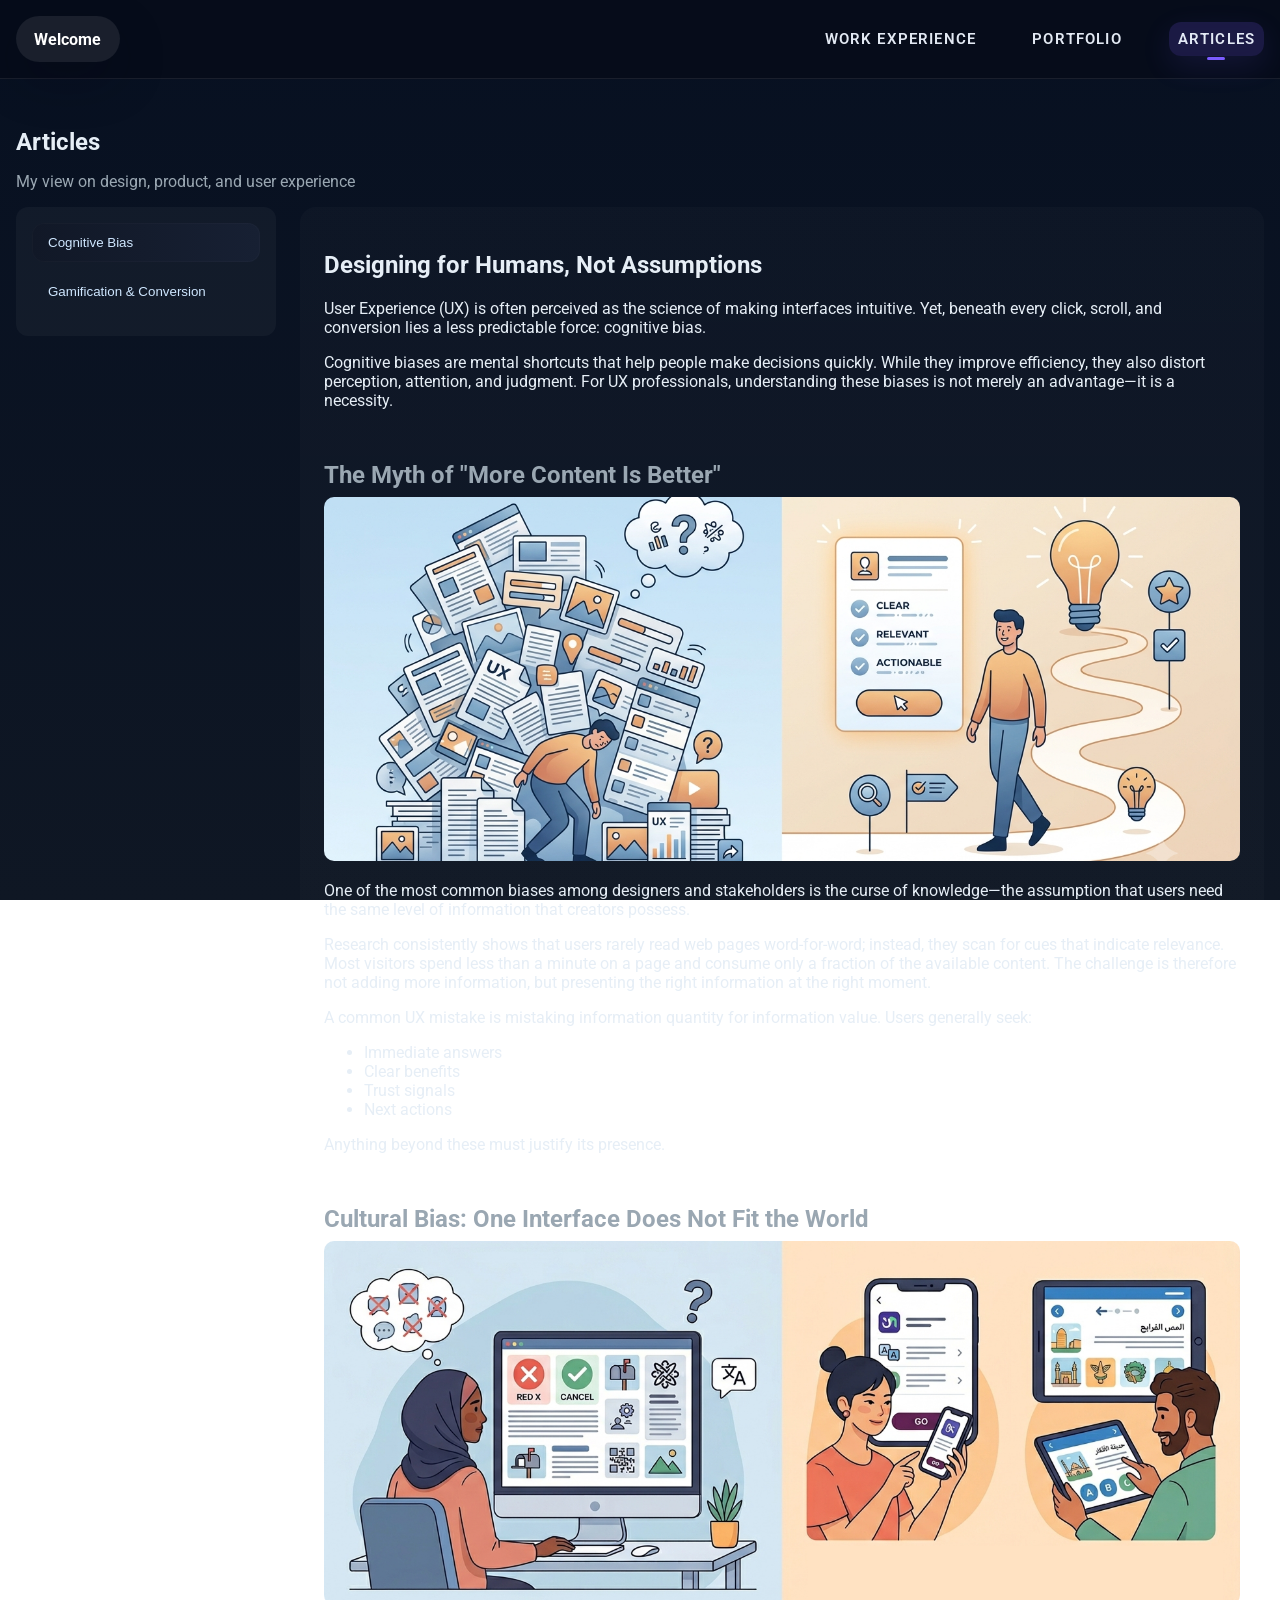
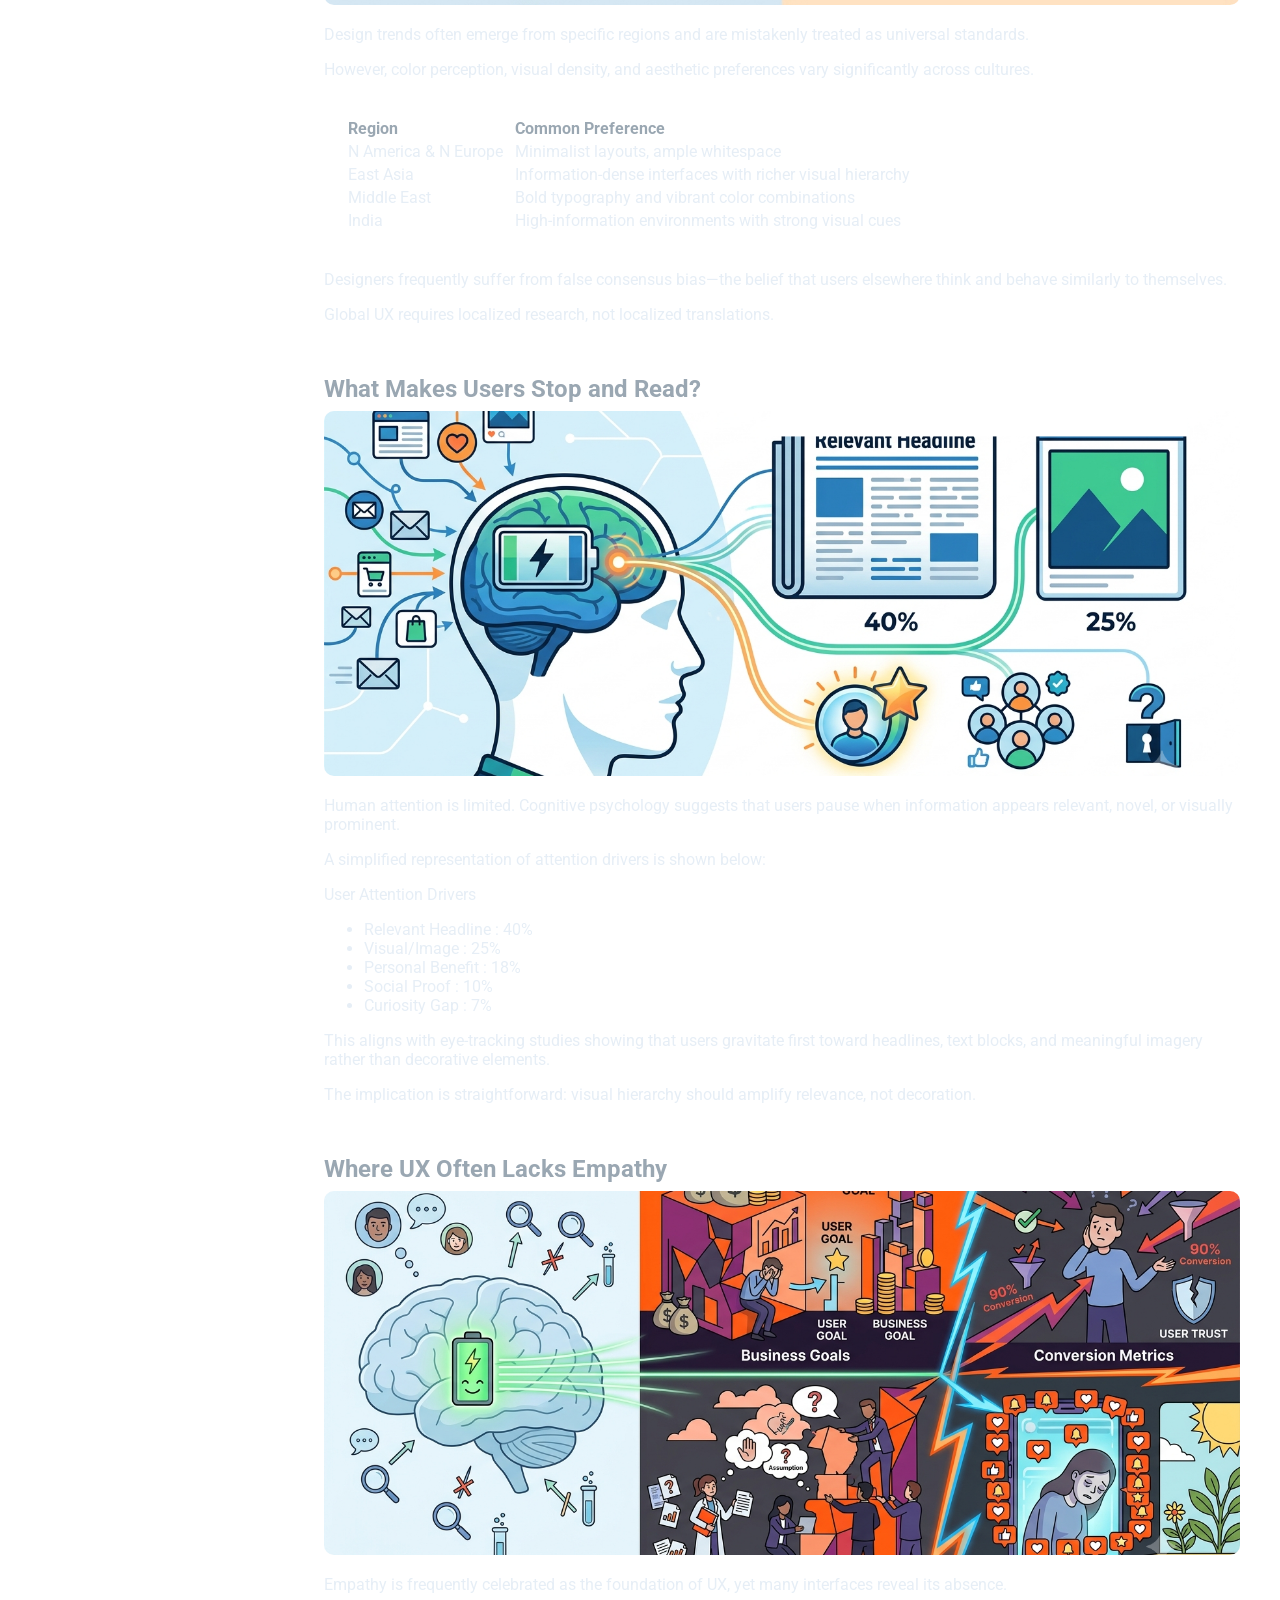
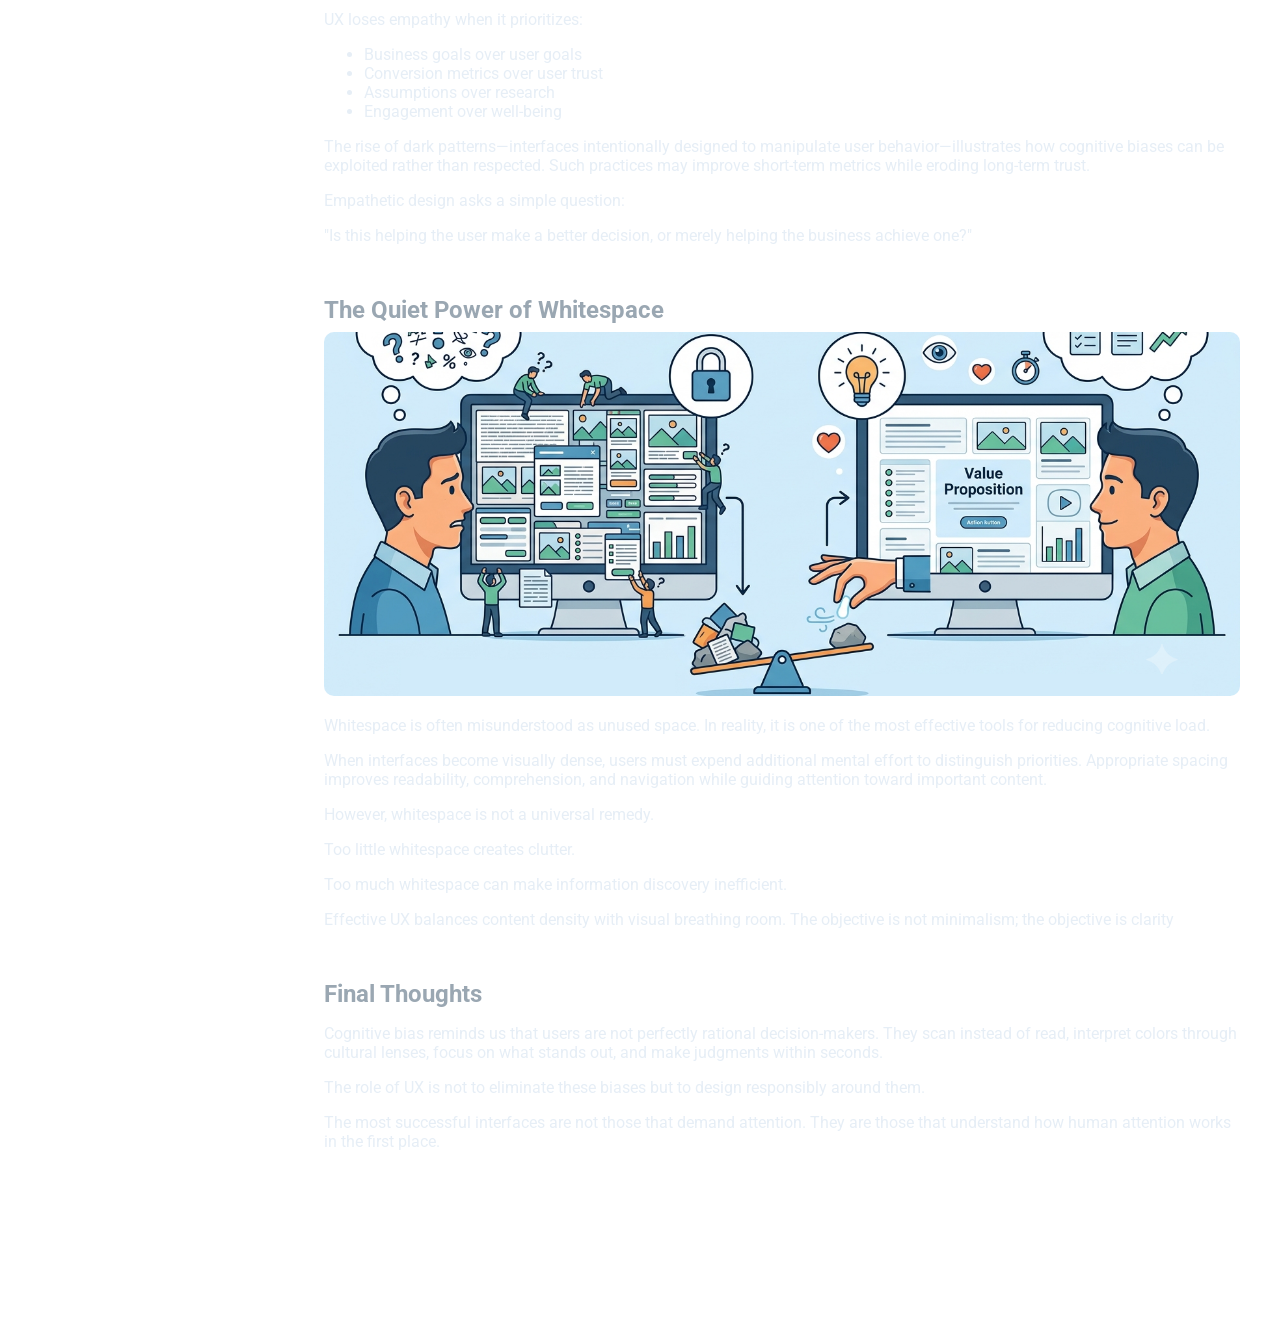
==== commit 25d2c850: "Update portfolio content and work experience navigation" ====
--- a/articles.html
+++ b/articles.html
@@ -37,11 +37,12 @@
           
           <article id="a1" class="article active">
             <h1>Designing for Humans, Not Assumptions</h1>
-            <!-- <img style="width: 100%;" src="portpictures/cognitivebias.png" alt="Cognitive Bias" /> -->
+            
             <p>User Experience (UX) is often perceived as the science of making interfaces intuitive. Yet, beneath every click, scroll, and conversion lies a less predictable force: cognitive bias.</p>
             <p>Cognitive biases are mental shortcuts that help people make decisions quickly. While they improve efficiency, they also distort perception, attention, and judgment. For UX professionals, understanding these biases is not merely an advantage—it is a necessity.</p>
             <p>&nbsp;</p>
             <h2 class="muted">The Myth of "More Content Is Better"</h2>
+            <img style="width: 100%; border-radius: 10px;" src="articlepicks/more_content.png" alt="The Myth of More Content Is Better" />
             <p>One of the most common biases among designers and stakeholders is the curse of knowledge—the assumption that users need the same level of information that creators possess.</p>
             <p>Research consistently shows that users rarely read web pages word-for-word; instead, they scan for cues that indicate relevance. Most visitors spend less than a minute on a page and consume only a fraction of the available content. The challenge is therefore not adding more information, but presenting the right information at the right moment.</p>
             <p>A common UX mistake is mistaking information quantity for information value. Users generally seek:</p>
@@ -54,6 +55,7 @@
             <p>Anything beyond these must justify its presence.</p>
             <p>&nbsp;</p>
             <h2 class="muted">Cultural Bias: One Interface Does Not Fit the World</h2>
+            <img style="width: 100%; border-radius: 10px;" src="articlepicks/one_interface.png" alt="Cultural Bias: One Interface Does Not Fit the World" />
             <p>Design trends often emerge from specific regions and are mistakenly treated as universal standards.</p>
             <p>However, color perception, visual density, and aesthetic preferences vary significantly across cultures.</p>
             <table style="border:1px solid #fff; padding:20px;">
@@ -87,6 +89,7 @@
               <p>Global UX requires localized research, not localized translations.</p>
               <p>&nbsp;</p>
               <h2 class="muted">What Makes Users Stop and Read?</h2>
+              <img style="width: 100%; border-radius: 10px;" src="articlepicks/stop_n_read.png" alt="What Makes Users Stop and Read?" />
               <p>Human attention is limited. Cognitive psychology suggests that users pause when information appears relevant, novel, or visually prominent.</p>
               <p>A simplified representation of attention drivers is shown below:</p>
               <p>User Attention Drivers</p>
@@ -101,6 +104,7 @@
               <p>The implication is straightforward: visual hierarchy should amplify relevance, not decoration.</p>
               <p>&nbsp;</p>
               <h2 class="muted">Where UX Often Lacks Empathy</h2>
+              <img style="width: 100%; border-radius: 10px;" src="articlepicks/ux_lacks_empathy.png" alt="Where UX Often Lacks Empathy" />
               <p>Empathy is frequently celebrated as the foundation of UX, yet many interfaces reveal its absence.</p>
               <p>UX loses empathy when it prioritizes:</p>
               <ul>
@@ -114,6 +118,7 @@
               <p>"Is this helping the user make a better decision, or merely helping the business achieve one?"</p>
               <p>&nbsp;</p>
               <h2 class="muted">The Quiet Power of Whitespace</h2>
+              <img style="width: 100%; border-radius: 10px;" src="articlepicks/whitespace.png" alt="The Quiet Power of Whitespace" />
               <p>Whitespace is often misunderstood as unused space. In reality, it is one of the most effective tools for reducing cognitive load.</p>
               <p>When interfaces become visually dense, users must expend additional mental effort to distinguish priorities. Appropriate spacing improves readability, comprehension, and navigation while guiding attention toward important content.</p>
               <p>However, whitespace is not a universal remedy.</p>
--- a/styles.css
+++ b/styles.css
@@ -39,16 +39,30 @@
 .about-content .btn{margin-top:1.5rem}
 
 .section{padding:6rem 0}
-.section.contact{background:rgba(255,255,255,0.04);border-top:1px solid rgba(255,255,255,0.08);border-bottom:1px solid rgba(255,255,255,0.08);backdrop-filter:blur(12px)}
-.section.contact .container{padding:4rem 2rem;}
-.section.contact h2{margin-bottom:1rem}
-.section.contact .contact-grid{background:rgba(15,23,36,0.95);padding:2rem;gap:1.5rem;border-radius:24px;box-shadow:0 30px 65px rgba(0,0,0,0.18)}
-.section.contact .contact-grid div{background:none;padding:1.5rem;border-radius:18px;border:1px solid rgba(255,255,255,0.08)}
-.section.contact .contact-grid h3{margin-top:0}
-.section.contact .contact-grid a{color:var(--accent-2)}
+.section.contact{position:relative;overflow:hidden;background:transparent;border:none}
+.section.contact .container{padding:0 1rem}
+.contact-spotlight .contact-hero{position:relative;display:grid;grid-template-columns:minmax(0,1.1fr) minmax(320px,0.9fr);gap:2rem;padding:3rem;border-radius:32px;background:radial-gradient(circle at top left,rgba(0,212,255,0.18),transparent 34%),linear-gradient(145deg,rgba(18,27,44,0.98),rgba(10,16,28,0.96));border:1px solid rgba(255,255,255,0.08);box-shadow:0 32px 90px rgba(0,0,0,0.28)}
+.contact-spotlight .contact-hero::before{content:'';position:absolute;inset:auto -10% -35% auto;width:320px;height:320px;border-radius:50%;background:radial-gradient(circle,rgba(124,92,255,0.2),rgba(124,92,255,0));pointer-events:none}
+.contact-copy{position:relative;z-index:1;display:flex;flex-direction:column;justify-content:center;gap:1.25rem;padding-right:1rem}
+.contact-eyebrow{display:inline-flex;align-self:flex-start;padding:0.45rem 0.8rem;border-radius:999px;background:rgba(255,255,255,0.08);color:#eef3ff;font-size:0.82rem;font-weight:700;letter-spacing:0.12em;text-transform:uppercase}
+.contact-copy h2{margin:0;font-size:clamp(2rem,4vw,3rem);line-height:1.1;max-width:12ch}
+.contact-copy .muted{max-width:58ch;line-height:1.9;color:rgba(230,238,246,0.82)}
+.contact-actions{display:flex;flex-wrap:wrap;align-items:stretch;gap:1rem;padding-top:0.25rem}
+.contact-actions .btn{display:inline-flex;align-items:center;justify-content:center;min-height:52px}
+.contact-grid{position:relative;z-index:1;display:grid;grid-template-columns:1fr 1fr;gap:1rem}
+.contact-card{display:flex;flex-direction:column;align-items:center;justify-content:center;gap:0.85rem;padding:1.25rem;border-radius:22px;text-decoration:none;background:rgba(255,255,255,0.05);border:1px solid rgba(255,255,255,0.08);box-shadow:0 20px 45px rgba(0,0,0,0.12);transition:transform .25s ease,background .25s ease,border-color .25s ease;color:#f6f9ff;text-align:center}
+.contact-card:hover{transform:translateY(-4px);background:rgba(255,255,255,0.08);border-color:rgba(0,212,255,0.25)}
+.contact-card-icon{display:inline-flex;align-items:center;justify-content:center;min-width:52px;width:52px;height:52px;border-radius:18px;background:linear-gradient(145deg,rgba(124,92,255,0.26),rgba(0,212,255,0.18));color:#fff;font-size:1.2rem;font-weight:700;box-shadow:inset 0 1px 0 rgba(255,255,255,0.12)}
+.contact-card-content{display:flex;flex-direction:column;align-items:center;gap:0.35rem}
+.contact-card-label{margin:0;color:rgba(230,238,246,0.62);font-size:0.78rem;line-height:1.2;font-weight:700;letter-spacing:0.1em;text-transform:uppercase}
+.contact-card-value{margin:0;font-size:1.05rem;color:#fff;line-height:1.45;word-break:break-word}
 
 h2{font-family:'Roboto',sans-serif;margin:0 0 .5rem}
 .muted{color:var(--muted)}
+
+.company-tab-group{display:flex;flex-wrap:wrap;gap:.75rem;margin:1.25rem 0 .5rem}
+.company-tab{display:inline-flex;align-items:center;justify-content:center;padding:.55rem 1.7rem;border-radius:999px;text-decoration:none;color:#e6eef6;background:rgba(255,255,255,0.08);border:1px solid rgba(255,255,255,0.14);font-weight:600;transition:transform .2s ease,background .2s ease,border-color .2s ease}
+.company-tab:hover{transform:translateY(-1px);background:rgba(124,92,255,0.2);border-color:rgba(124,92,255,0.45)}
 
 .overview .section-header{max-width:700px;margin:0 auto 2rem;text-align:center}
 /* .tile-grid{display:grid;grid-template-columns:repeat(auto-fit,minmax(240px,260px));justify-content:center;gap:1.5rem;margin:0 auto;max-width:1080px} */
@@ -82,6 +96,24 @@
 .quote-card:hover{transform:translateY(-4px);box-shadow:0 26px 48px rgba(0,0,0,0.18)}
 .quote-card p{margin:0 0 1rem;font-size:1.05rem;line-height:1.95;color:#eef3ff}
 .quote-card span{color:var(--muted);font-size:.95rem;display:block}
+
+.clients .section-header{margin-bottom:2rem}
+.clients-marquee{position:relative;overflow:hidden;padding:0.5rem 0}
+.clients-marquee::before,
+.clients-marquee::after{content:'';position:absolute;top:0;bottom:0;width:72px;z-index:2;pointer-events:none}
+.clients-marquee::before{left:0;background:linear-gradient(90deg,#0f1724 0%,rgba(15,23,36,0) 100%)}
+.clients-marquee::after{right:0;background:linear-gradient(270deg,#0f1724 0%,rgba(15,23,36,0) 100%)}
+.clients-track{display:flex;align-items:center;gap:1.25rem;width:max-content;animation:clients-scroll 18s linear infinite}
+.client-chip{display:inline-flex;align-items:center;justify-content:center;min-width:200px;padding:1rem 1.5rem;border-radius:999px;border:1px solid rgba(255,255,255,0.12);background:linear-gradient(145deg,rgba(124,92,255,0.15),rgba(0,212,255,0.12));box-shadow:0 14px 30px rgba(0,0,0,0.18);font-weight:700;letter-spacing:0.03em;color:#f4f8ff}
+
+@keyframes clients-scroll{
+  from{transform:translateX(0)}
+  to{transform:translateX(-50%)}
+}
+
+@media (prefers-reduced-motion: reduce){
+  .clients-track{animation:none}
+}
 
 .cert-grid{display:grid;grid-template-columns:repeat(auto-fit,minmax(240px,1fr));gap:1.25rem;margin-top:2rem}
 .cert-card{background:rgba(255,255,255,0.08);border:1px solid rgba(255,255,255,0.1);border-radius:22px;padding:1.5rem;box-shadow:0 18px 30px rgba(0,0,0,0.16);transition:transform .25s ease,box-shadow .25s ease}
@@ -126,17 +158,21 @@
 .timeline.timeline-animated .card{grid-area:card;max-width:620px;background:linear-gradient(180deg,rgba(255,255,255,0.02),rgba(255,255,255,0.01));padding:1.15rem;border-radius:16px;box-shadow:0 10px 30px rgba(2,6,23,0.18)}
 .timeline.timeline-animated li::after{content:'';position:absolute;left:50.2%;top:14px;width:16px;height:16px;border-radius:50%;background:var(--bg);transform:translateX(-50%);border:3px solid var(--accent);box-shadow:0 0 0 4px rgba(124,92,255,0.08), 0 2px 8px rgba(2,6,23,0.3)}
 .timeline.timeline-animated li.visible{opacity:1;transform:none}
+.timeline.timeline-animated li[id]{scroll-margin-top:110px}
 
 
 .articles-grid{display:grid;grid-template-columns:minmax(220px,260px) 1fr;gap:1.5rem;align-items:start}
 .articles-nav{display:flex;flex-direction:column;position:sticky;top:100px;align-self:start;max-height:calc(100vh - 140px);overflow:auto;background:var(--glass);padding:1rem;border-radius:12px}
 .article-tab{background:none;border:0;color:#cfe7ff;padding:.75rem 1rem;text-align:left;border-radius:12px;margin-bottom:.6rem;cursor:pointer;width:100%;transition:background .2s}
 .article-tab.active{background:linear-gradient(90deg,#111827 0%, #172033 100%);box-shadow:inset 0 0 0 1px rgba(255,255,255,0.02)}
-.article{display:none;background:linear-gradient(180deg,rgba(255,255,255,0.02),transparent);padding:1.5rem;border-radius:16px}
+.article{display:none;background:linear-gradient(180deg,rgba(255,255,255,0.02),transparent);padding:1.5rem;border-radius:16px;scroll-margin-top:110px}
 .article.active{display:block}
 .project-gallery{display:grid;grid-template-columns:1fr;gap:1rem;margin-top:1.5rem;width:100%;max-width:100%}
 .project-gallery img,
 .project-gallery video{width:100%;border-radius:16px;display:block;object-fit:contain}
+.project-gallery img,
+.project-gallery video,
+.gallery-launch{cursor:zoom-in}
 .project-gallery video{max-height:560px}
 .project-details{display:grid;grid-template-columns:1fr;gap:1rem;margin-top:1.5rem}
 .project-details h4{margin:0 0 .5rem;font-size:1.05rem;color:#fff}
@@ -155,24 +191,45 @@
 .cert-frame{background:rgba(255,255,255,0.04);border:1px solid rgba(255,255,255,0.08);border-radius:24px;padding:1rem;overflow:hidden;display:flex;align-items:center;justify-content:center}
 .cert-image{width:100%;height:auto;max-height:calc(100vh - 160px);object-fit:contain;border-radius:18px}
 
-.gallery-panel{position:relative;width:100%;max-width:1200px;padding:1.5rem;display:grid;grid-template-columns:minmax(0,1fr) 120px;gap:1rem;z-index:1;align-items:center}
+.gallery-panel{position:relative;width:min(96vw,1800px);height:min(92vh,1100px);padding:1.5rem;display:grid;grid-template-columns:minmax(0,1fr) 120px;gap:1rem;z-index:1;align-items:center}
 .gallery-close{position:absolute;top:1rem;right:1rem;border:none;background:transparent;color:#fff;font-size:2rem;cursor:pointer;z-index:2}
 .gallery-viewer{display:flex;align-items:center;gap:1rem;width:100%}
-.gallery-frame{flex:1;min-height:calc(60vh);display:flex;align-items:center;justify-content:center;overflow:hidden;background:rgba(255,255,255,0.03);border-radius:18px}
-.gallery-image{max-width:100%;max-height:calc(100vh - 220px);object-fit:contain}
+.gallery-frame{flex:1;height:100%;min-height:calc(70vh);display:flex;align-items:center;justify-content:center;overflow:hidden;background:rgba(255,255,255,0.03);border-radius:18px;padding:1rem}
+.gallery-image,
+.gallery-video{max-width:100%;max-height:calc(100vh - 220px);object-fit:contain;border-radius:18px}
+.gallery-video{width:100%;background:#02060f}
 .gallery-nav{width:52px;height:52px;border:none;border-radius:50%;background:rgba(255,255,255,0.08);color:#fff;font-size:1.6rem;cursor:pointer;display:flex;align-items:center;justify-content:center;transition:background .2s}
 .gallery-nav:hover{background:rgba(255,255,255,0.14)}
 .gallery-strip{display:flex;flex-direction:column;gap:0.75rem;overflow-y:auto;padding:0;max-height:calc(100vh - 180px);scroll-snap-type:y mandatory;justify-self:center}
-.gallery-strip img{width:100%;height:96px;border-radius:14px;object-fit:cover;cursor:pointer;flex:0 0 auto;scroll-snap-align:center;opacity:.75;transition:opacity .2s,border .2s}
-.gallery-strip img.active-thumb{opacity:1;border:2px solid rgba(124,92,255,0.8)}
+.gallery-thumb{width:100%;min-height:96px;padding:0;border:2px solid transparent;border-radius:14px;background:rgba(255,255,255,0.04);cursor:pointer;flex:0 0 auto;scroll-snap-align:center;opacity:.75;transition:opacity .2s,border .2s,transform .2s;overflow:hidden}
+.gallery-thumb:hover{opacity:1;transform:translateY(-1px)}
+.gallery-thumb img{width:100%;height:96px;display:block;object-fit:cover}
+.gallery-thumb-label{display:flex;align-items:center;justify-content:center;width:100%;min-height:96px;padding:1rem;color:#eef3ff;font-weight:700;letter-spacing:0.04em;background:linear-gradient(145deg,rgba(124,92,255,0.2),rgba(0,212,255,0.12))}
+.gallery-thumb.active-thumb{opacity:1;border:2px solid rgba(124,92,255,0.8)}
 .gallery-strip::-webkit-scrollbar{width:10px}
 .gallery-strip::-webkit-scrollbar-thumb{background:rgba(255,255,255,0.15);border-radius:999px}
 
-.about-grid{display:grid;grid-template-columns:300px 1fr;gap:2rem;align-items:center}
-.about-image img{width:100%;border-radius:12px;display:block}
-.about-list{list-style:none;padding:0;margin-top:1rem;color:var(--muted)}
-
-.contact-grid{display:grid;grid-template-columns:repeat(2,1fr);gap:1.2rem}
+.about-layout{display:grid;grid-template-columns:320px 1fr;gap:3rem;align-items:start}
+.about-image-wrapper{position:sticky;top:120px}
+.about-image-wrapper img{width:100%;border-radius:16px;display:block;box-shadow:0 20px 50px rgba(0,0,0,0.3)}
+.about-main{display:flex;flex-direction:column;gap:2rem}
+.about-intro{display:flex;flex-direction:column;gap:1rem}
+.about-intro p{color:rgba(230,238,246,0.95);line-height:1.9;font-size:1.025rem;margin:0}
+.about-intro strong{color:#fff;font-weight:700}
+.about-highlights{display:grid;grid-template-columns:repeat(3,1fr);gap:1.25rem}
+.highlight-card{background:linear-gradient(135deg,rgba(124,92,255,0.12),rgba(0,212,255,0.08));border:1px solid rgba(255,255,255,0.12);border-radius:16px;padding:1.5rem;text-align:center;transition:transform .3s ease,box-shadow .3s ease}
+.highlight-card:hover{transform:translateY(-4px);box-shadow:0 16px 40px rgba(124,92,255,0.15)}
+.highlight-icon{font-size:2rem;margin-bottom:0.75rem;display:inline-block}
+.highlight-card h4{margin:0 0 0.5rem;font-size:1.05rem;color:#fff}
+.highlight-card p{margin:0;font-size:0.9rem;color:rgba(230,238,246,0.85);line-height:1.5}
+.about-details{display:flex;flex-direction:column;gap:1.25rem}
+.detail-item{display:flex;gap:1.25rem;align-items:flex-start;background:rgba(255,255,255,0.04);border:1px solid rgba(255,255,255,0.08);border-radius:12px;padding:1.25rem;transition:background .2s ease}
+.detail-item:hover{background:rgba(255,255,255,0.06)}
+.detail-icon{font-size:1.8rem;min-width:48px;display:flex;align-items:center;justify-content:center}
+.detail-content{flex:1}
+.detail-content h5{margin:0 0 0.25rem;font-size:0.95rem;color:#fff;font-weight:700;text-transform:uppercase;letter-spacing:0.05em}
+.detail-content p{margin:0;color:rgba(230,238,246,0.88);font-size:0.95rem;line-height:1.6}
+
 .social{list-style:none;padding:0;margin:0}
 .social li{margin-bottom:.5rem}
 
@@ -188,7 +245,15 @@
   .articles-grid{grid-template-columns:1fr}
   .articles-nav{flex-direction:row;flex-wrap:wrap;gap:.75rem;overflow:auto;padding:.5rem 0;}
   .article-tab{white-space:nowrap;margin-right:.6rem;width:auto;}
-  .about-grid{grid-template-columns:1fr}
+  .company-tab-group{overflow:auto;flex-wrap:nowrap;padding-bottom:.35rem}
+  .company-tab{white-space:nowrap}
+  .about-layout{grid-template-columns:1fr}
+  .about-image-wrapper{position:relative;top:0}
+  .about-highlights{grid-template-columns:1fr}
+  .contact-spotlight .contact-hero{grid-template-columns:1fr;padding:2rem}
+  .contact-copy{padding-right:0}
+  .contact-copy h2{max-width:none}
+  .contact-grid{grid-template-columns:1fr}
   .menu-toggle{display:block}
   .top-nav{display:none}
   .timeline.timeline-animated li{flex-direction:column}
@@ -197,7 +262,12 @@
   .tile-grid{grid-template-columns:1fr}
   .gallery-panel{grid-template-columns:1fr}
   .gallery-strip{flex-direction:row;max-height:none;overflow-x:auto;width:100%;padding:0.5rem 0;scroll-snap-type:x mandatory;}
-  .gallery-strip img{width:160px;height:96px;scroll-snap-align:center}
+  .gallery-thumb{width:160px;min-height:96px;scroll-snap-align:center}
+  .gallery-thumb img,
+  .gallery-thumb-label{width:160px;height:96px;min-height:96px}
+  .client-chip{min-width:168px;padding:0.85rem 1.2rem;font-size:0.95rem}
+  .clients-marquee::before,
+  .clients-marquee::after{width:40px}
 }
 
 /* small reveal animations */
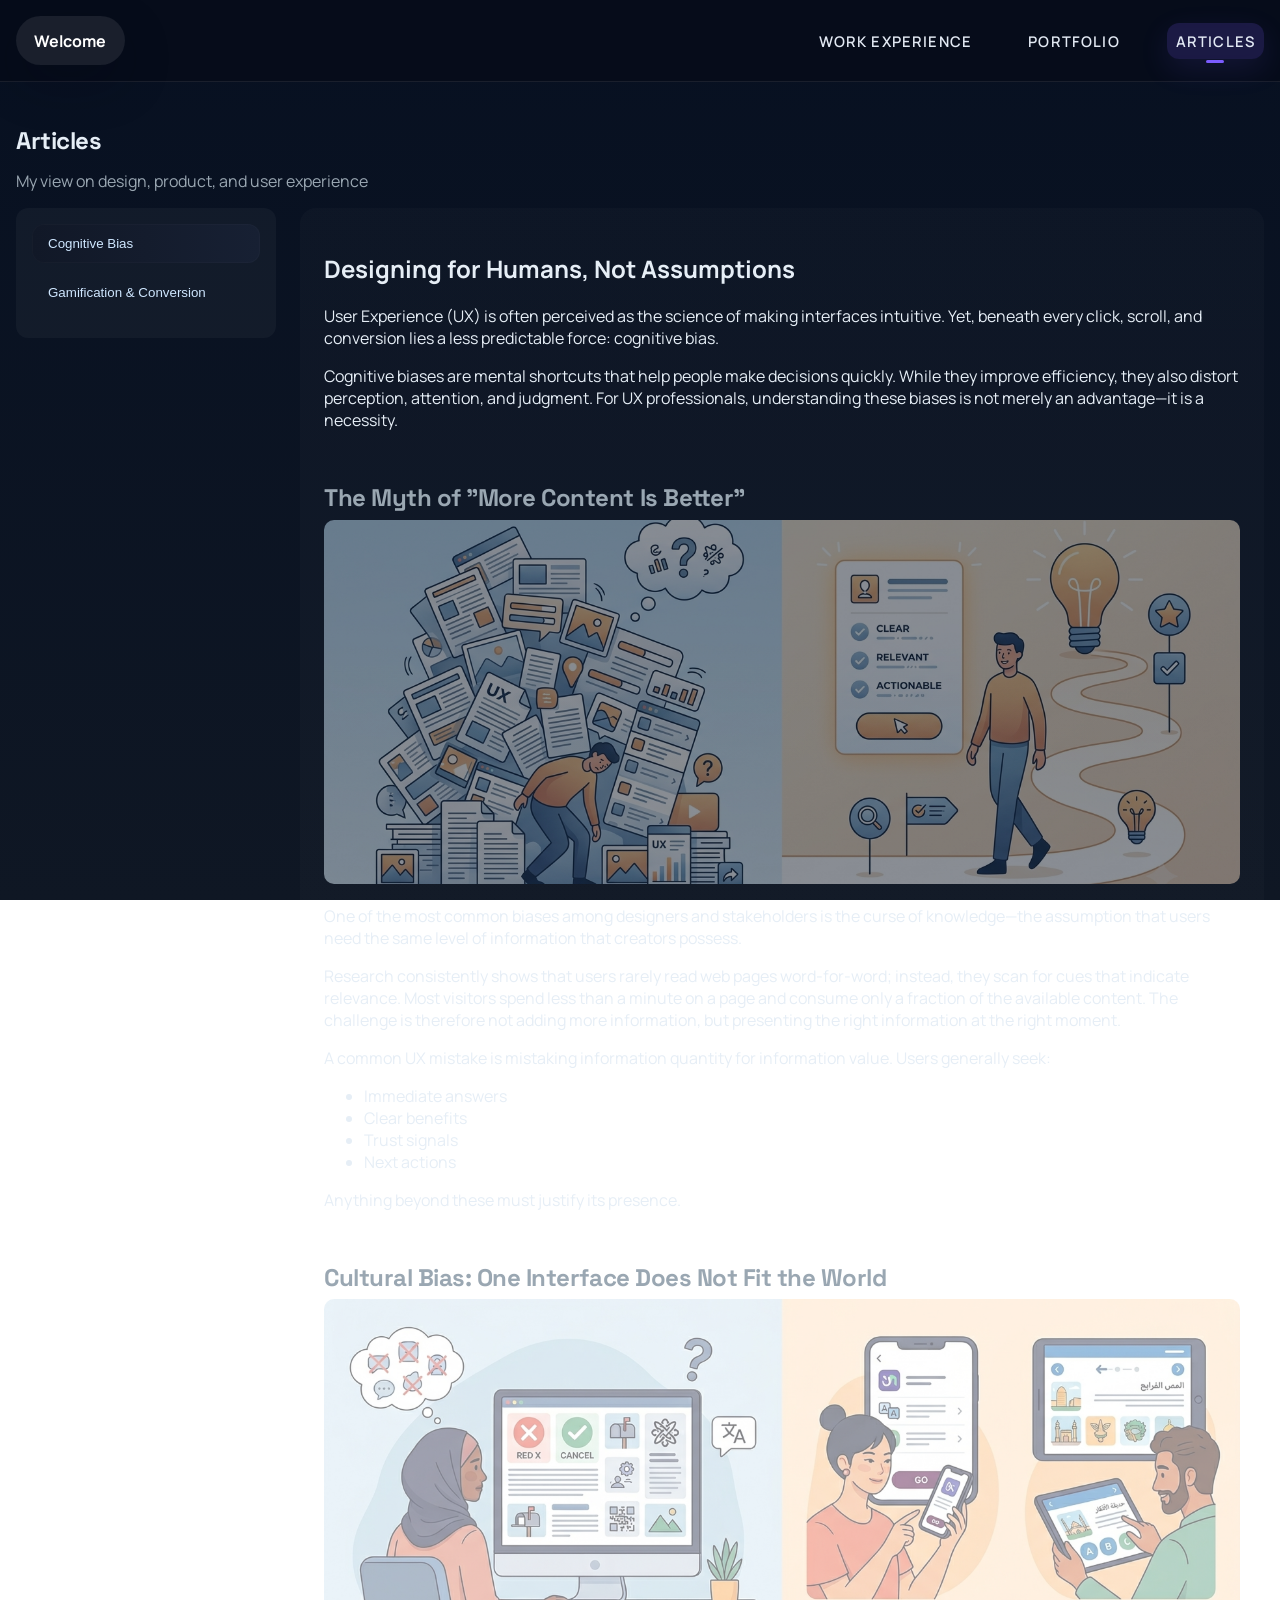
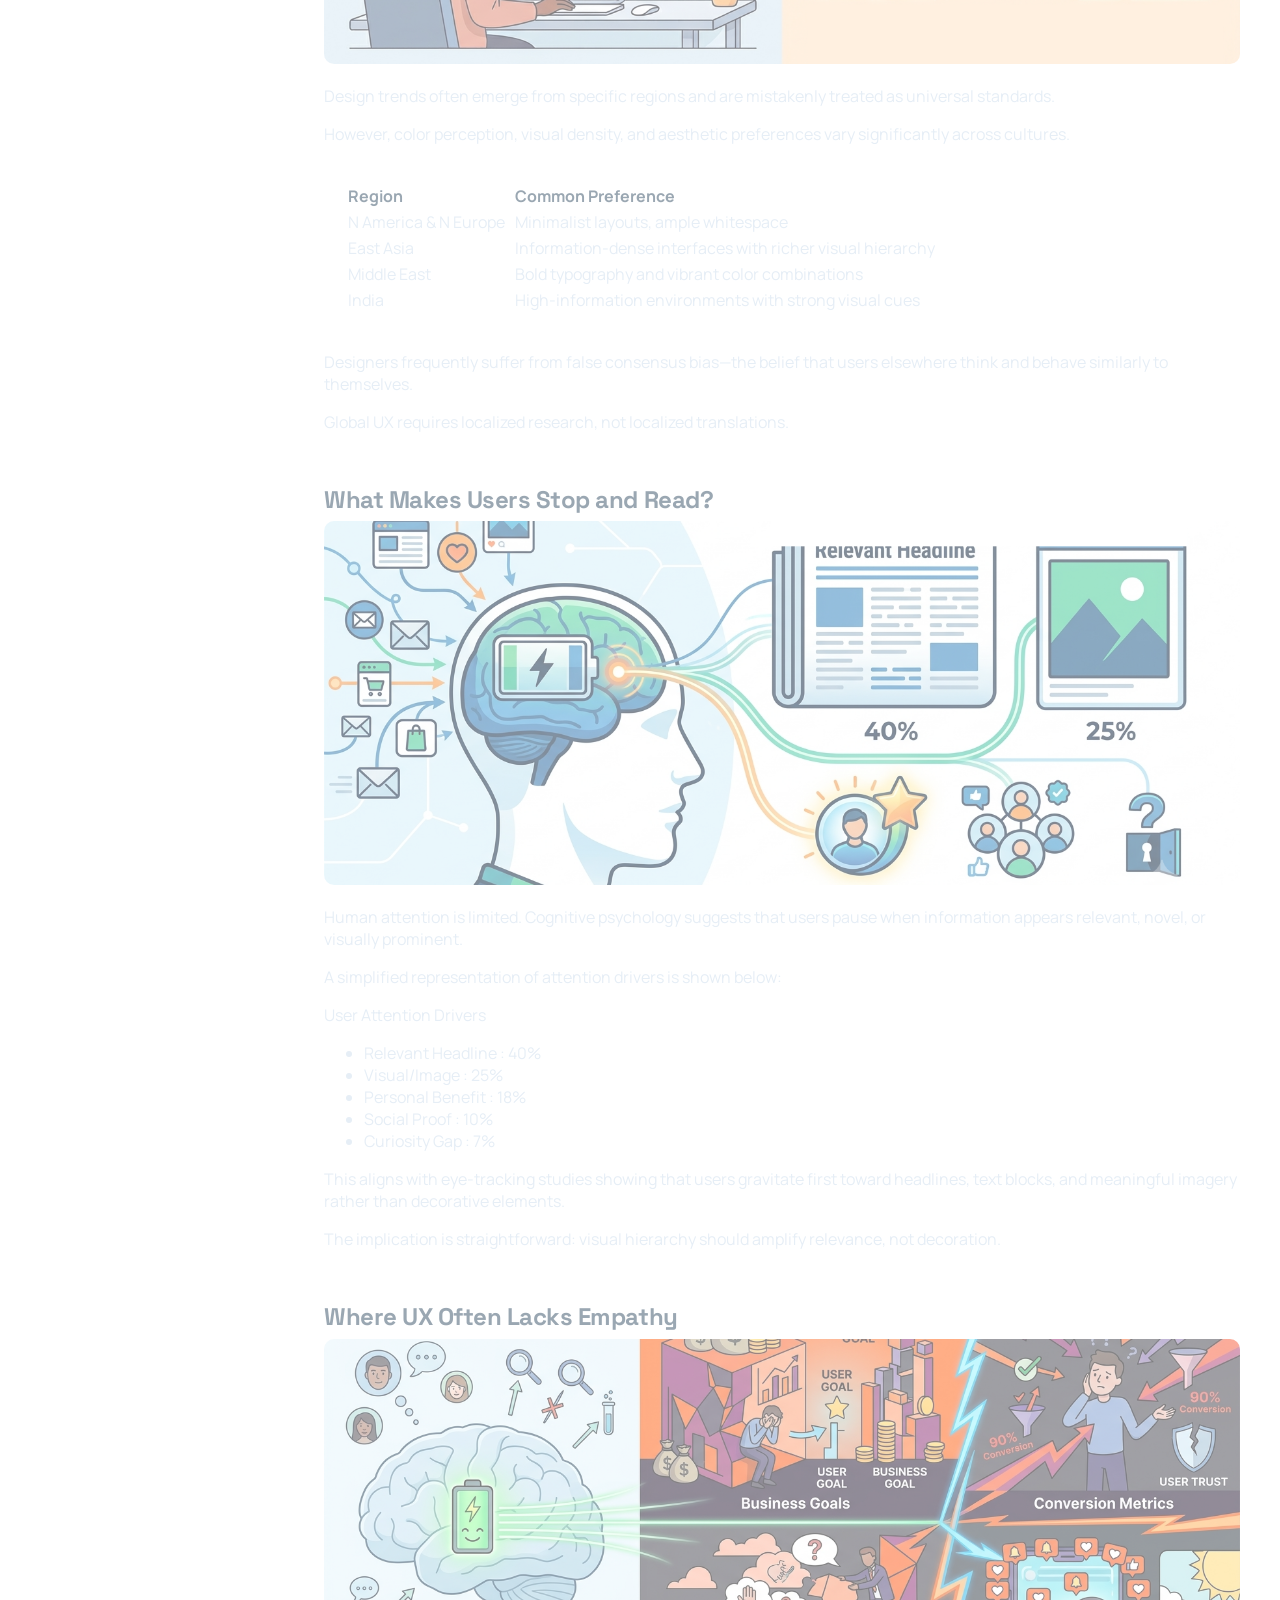
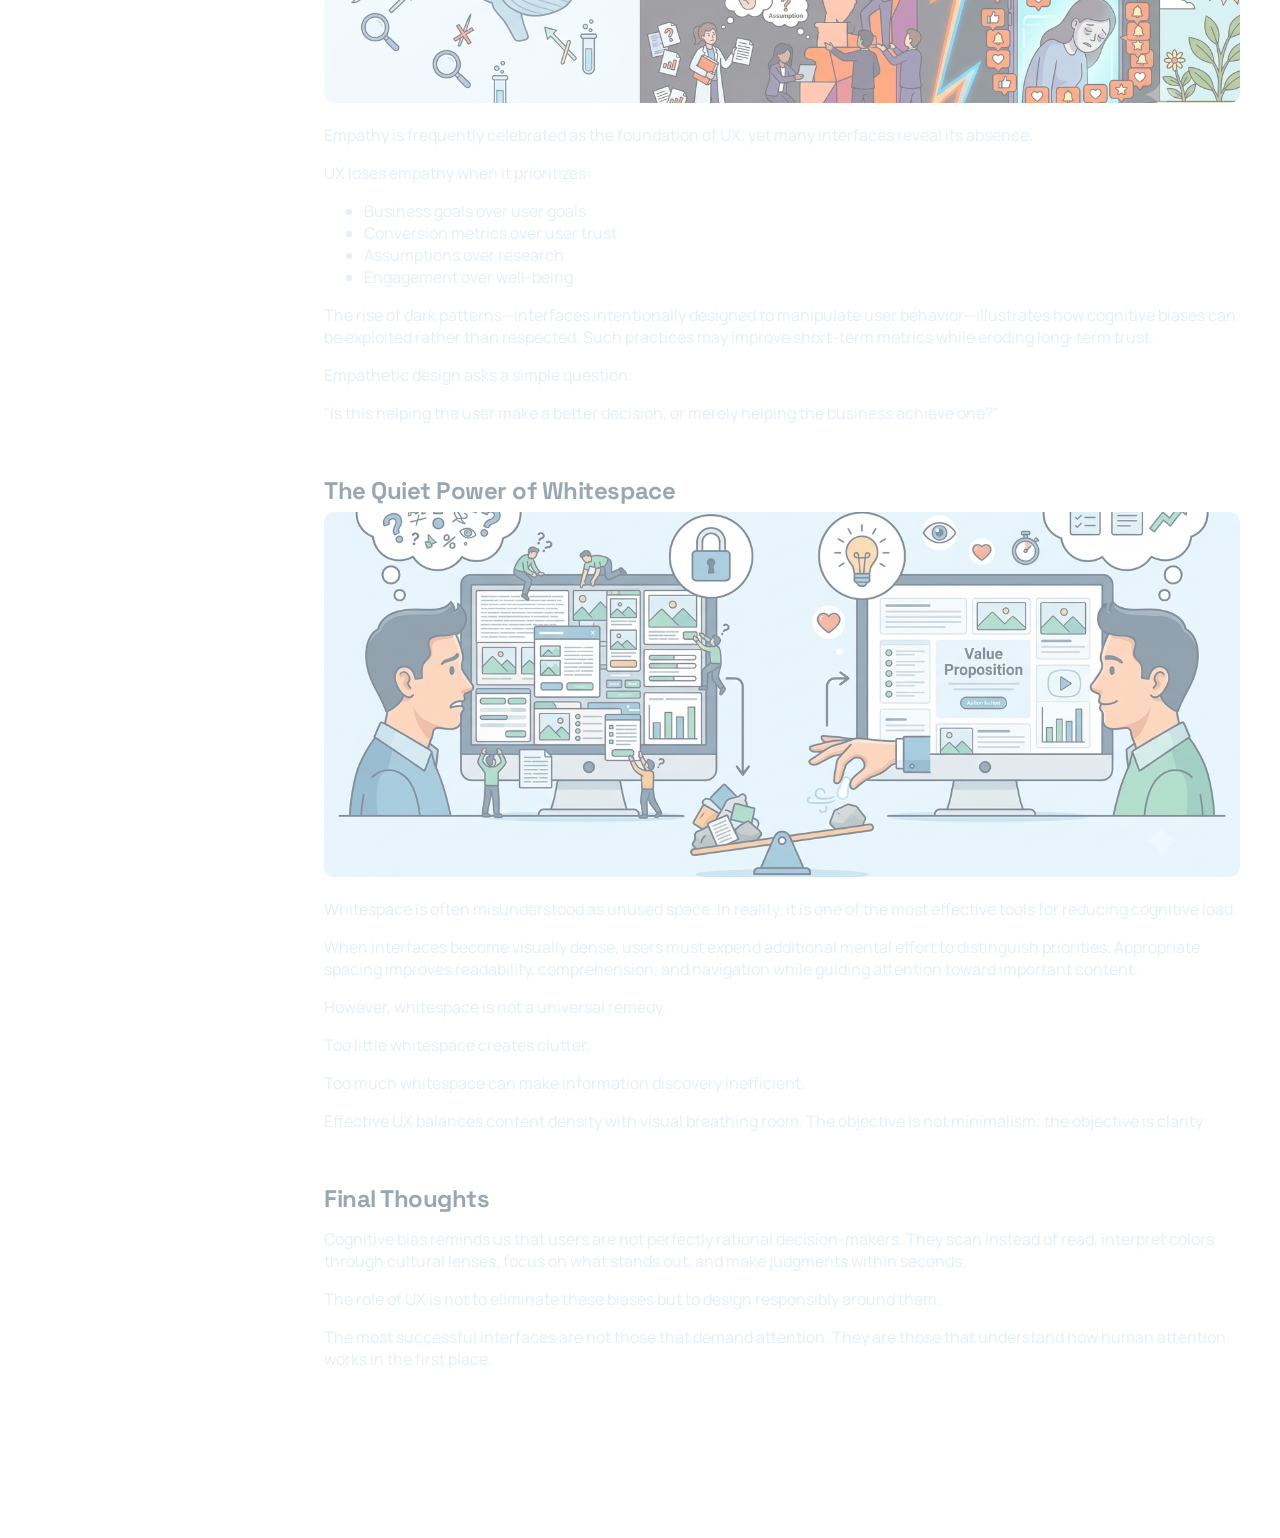
==== commit f1699e78: "Polish certifications toggle and homepage updates" ====
--- a/articles.html
+++ b/articles.html
@@ -4,10 +4,24 @@
   <meta charset="utf-8" />
   <meta name="viewport" content="width=device-width,initial-scale=1" />
   <title>Saqib Ansari - Portfolio</title>
+  <!-- Google tag (gtag.js) -->
+  <script async src="https://www.googletagmanager.com/gtag/js?id=G-PMPCG9T2CV"></script>
+  <script>
+    window.dataLayer = window.dataLayer || [];
+    function gtag(){dataLayer.push(arguments);}
+    gtag('js', new Date());
+
+    gtag('config', 'G-PMPCG9T2CV');
+  </script>
   <link rel="preconnect" href="https://fonts.googleapis.com">
   <link rel="preconnect" href="https://fonts.gstatic.com" crossorigin>
   <link href="https://fonts.googleapis.com/css2?family=Roboto:wght@300;400;500;600;700&display=swap" rel="stylesheet">
   <link rel="stylesheet" href="styles.css">
+  <style>
+    #a1 img {
+      opacity: 0.5;
+    }
+  </style>
 </head>
 <body>
   <header class="site-header home-header">
--- a/styles.css
+++ b/styles.css
@@ -1,3 +1,5 @@
+@import url('https://fonts.googleapis.com/css2?family=Kolker+Brush&family=Manrope:wght@400;500;600;700;800&family=Space+Grotesk:wght@500;600;700&display=swap');
+
 :root{
   --bg:#0f1724;
   --card:#0f1724aa;
@@ -6,7 +8,7 @@
   --accent-2:#00d4ff;
   --glass: rgba(255,255,255,0.04);
   --container:1200px;
-  font-family: 'Roboto', system-ui, sans-serif;
+  font-family: 'Manrope', system-ui, sans-serif;
 }
 *{box-sizing:border-box}
 html,body{height:100%;margin:0;background:linear-gradient(180deg,#071021 0%, #0f1724 100%);background-attachment:fixed;color:#e6eef6}
@@ -26,11 +28,24 @@
 .top-nav a.active::after, .top-nav a[aria-current="page"]::after{content:'';position:absolute;left:50%;bottom:-4px;width:18px;height:3px;border-radius:999px;background:var(--accent);transform:translateX(-50%)}
 .menu-toggle{display:none;background:none;border:0;color:#fff;font-size:1.2rem}
 
-.landing{min-height:50vh;display:flex;align-items:center;position:relative;overflow:hidden;padding-top:5rem;background-image:linear-gradient(180deg, rgba(7,16,33,0.72), rgba(15,23,36,0.92)), url('https://images.unsplash.com/photo-1500530855697-b586d89ba3ee?auto=format&fit=crop&w=1400&q=60');background-size:cover;background-position:center;background-attachment:fixed}
+.nav-splash-overlay{position:fixed;inset:0;display:flex;align-items:center;justify-content:center;background:radial-gradient(circle at 20% 20%,rgba(0,212,255,0.18),transparent 35%),radial-gradient(circle at 80% 80%,rgba(124,92,255,0.2),transparent 40%),rgba(6,11,20,0.96);backdrop-filter:blur(6px);opacity:0;visibility:hidden;pointer-events:none;z-index:140;transition:opacity .35s ease,visibility .35s ease}
+.nav-splash-overlay.active{opacity:1;visibility:visible;pointer-events:auto}
+.nav-splash-text{margin:0;color:#f6fbff;font-family:'Kolker Brush',cursive;font-size:clamp(3.2rem,11vw,8rem);font-weight:400;line-height:.9;letter-spacing:.02em;text-align:center;text-shadow:0 10px 35px rgba(0,0,0,.42);animation:navSplashPulse 1s cubic-bezier(.2,.8,.2,1) both}
+
+@keyframes navSplashPulse{
+  0%{opacity:0;transform:translateY(14px) scale(.97);filter:blur(2px)}
+  35%{opacity:1;transform:translateY(0) scale(1);filter:blur(0)}
+  100%{opacity:1;transform:translateY(0) scale(1);filter:blur(0)}
+}
+
+.landing{min-height:50vh;display:flex;align-items:center;position:relative;overflow:hidden;padding-top:5rem;
+  /* background-image:linear-gradient(180deg, rgba(7,16,33,0.55), rgba(15,23,36,0.88)), url('https://images.unsplash.com/photo-1506744038136-46273834b3fb?auto=format&fit=crop&w=1600&q=80'); */
+  background-image:linear-gradient(180deg, rgba(7,16,33,0.55), rgba(15,23,36,0.88)), url('articlepicks/indexback3.png');
+  background-size:cover;background-position:left bottom;background-attachment:fixed}
 .parallax{position:absolute;inset:0;z-index:0}
 .parallax-layer{position:absolute;inset:-10% -10% -10% -10%;background-size:cover;background-position:center;transform:translateY(0)}
 .hero{position:relative;z-index:2;display:grid;grid-template-columns:1fr 420px;gap:2rem;align-items:center;padding:6rem 1rem;}
-.hero-content .title{font-family:'Roboto',sans-serif;font-size:clamp(2rem,4.5vw,3.6rem);margin:0 0 .5rem}
+.hero-content .title{font-family:'Space Grotesk',sans-serif;font-size:clamp(2rem,4.5vw,3.6rem);margin:0 0 .5rem;letter-spacing:-0.03em;line-height:1.02}
 .subtitle{color:var(--muted);margin:0 0 1rem}
 .hero-image img{width:100%;border-radius:12px;box-shadow:0 10px 40px rgba(2,6,23,0.6);transform:translateY(8px);opacity:.95}
 .btn{display:inline-block;padding:.7rem 1.1rem;border-radius:10px;text-decoration:none;font-weight:600}
@@ -41,45 +56,49 @@
 .section{padding:6rem 0}
 .section.contact{position:relative;overflow:hidden;background:transparent;border:none}
 .section.contact .container{padding:0 1rem}
-.contact-spotlight .contact-hero{position:relative;display:grid;grid-template-columns:minmax(0,1.1fr) minmax(320px,0.9fr);gap:2rem;padding:3rem;border-radius:32px;background:radial-gradient(circle at top left,rgba(0,212,255,0.18),transparent 34%),linear-gradient(145deg,rgba(18,27,44,0.98),rgba(10,16,28,0.96));border:1px solid rgba(255,255,255,0.08);box-shadow:0 32px 90px rgba(0,0,0,0.28)}
+.home-main .section{padding:4.75rem 0}
+.home-main .section-divider{margin:0 auto}
+.section-header.centered{text-align:center}
+.home-main .about .section-header,
+.home-main .quotes .section-header,
+.home-main .clients .section-header{margin:0 auto 2rem}
+.contact-spotlight .contact-hero{position:relative;display:grid;grid-template-columns:minmax(0,1.1fr) minmax(320px,0.9fr);gap:2.5rem;padding:2rem 2rem;border-radius:0;
+  background:linear-gradient(180deg,rgba(255,255,255,0.02),rgba(255,255,255,0));border:0;box-shadow:none}
 .contact-spotlight .contact-hero::before{content:'';position:absolute;inset:auto -10% -35% auto;width:320px;height:320px;border-radius:50%;background:radial-gradient(circle,rgba(124,92,255,0.2),rgba(124,92,255,0));pointer-events:none}
-.contact-copy{position:relative;z-index:1;display:flex;flex-direction:column;justify-content:center;gap:1.25rem;padding-right:1rem}
-.contact-eyebrow{display:inline-flex;align-self:flex-start;padding:0.45rem 0.8rem;border-radius:999px;background:rgba(255,255,255,0.08);color:#eef3ff;font-size:0.82rem;font-weight:700;letter-spacing:0.12em;text-transform:uppercase}
+.contact-copy{position:relative;z-index:1;display:flex;flex-direction:column;justify-content:center;gap:1.15rem;padding-right:1rem}
+.contact-eyebrow{display:inline-flex;align-self:flex-start;padding:0;border-radius:0;background:transparent;color:rgba(230,238,246,0.72);font-size:0.82rem;font-weight:800;letter-spacing:0.18em;text-transform:uppercase}
 .contact-copy h2{margin:0;font-size:clamp(2rem,4vw,3rem);line-height:1.1;max-width:12ch}
 .contact-copy .muted{max-width:58ch;line-height:1.9;color:rgba(230,238,246,0.82)}
 .contact-actions{display:flex;flex-wrap:wrap;align-items:stretch;gap:1rem;padding-top:0.25rem}
 .contact-actions .btn{display:inline-flex;align-items:center;justify-content:center;min-height:52px}
 .contact-grid{position:relative;z-index:1;display:grid;grid-template-columns:1fr 1fr;gap:1rem}
-.contact-card{display:flex;flex-direction:column;align-items:center;justify-content:center;gap:0.85rem;padding:1.25rem;border-radius:22px;text-decoration:none;background:rgba(255,255,255,0.05);border:1px solid rgba(255,255,255,0.08);box-shadow:0 20px 45px rgba(0,0,0,0.12);transition:transform .25s ease,background .25s ease,border-color .25s ease;color:#f6f9ff;text-align:center}
-.contact-card:hover{transform:translateY(-4px);background:rgba(255,255,255,0.08);border-color:rgba(0,212,255,0.25)}
-.contact-card-icon{display:inline-flex;align-items:center;justify-content:center;min-width:52px;width:52px;height:52px;border-radius:18px;background:linear-gradient(145deg,rgba(124,92,255,0.26),rgba(0,212,255,0.18));color:#fff;font-size:1.2rem;font-weight:700;box-shadow:inset 0 1px 0 rgba(255,255,255,0.12)}
-.contact-card-content{display:flex;flex-direction:column;align-items:center;gap:0.35rem}
+.contact-card{display:flex;flex-direction:column;align-items:flex-start;justify-content:center;gap:0.75rem;padding:0 0 1rem;border-radius:0;text-decoration:none;background:transparent;border:0;border-bottom:1px solid rgba(255,255,255,0.08);box-shadow:none;transition:border-color .25s ease,transform .25s ease;color:#f6f9ff;text-align:left}
+.contact-card:hover{transform:translateY(-2px);border-color:rgba(0,212,255,0.28)}
+.contact-card-icon{display:inline-flex;align-items:center;justify-content:center;min-width:46px;width:46px;height:46px;border-radius:14px;background:rgba(255,255,255,0.05);color:#fff;font-size:1.1rem;font-weight:700;border:1px solid rgba(255,255,255,0.08)}
+.contact-card-content{display:flex;flex-direction:column;align-items:flex-start;gap:0.3rem}
 .contact-card-label{margin:0;color:rgba(230,238,246,0.62);font-size:0.78rem;line-height:1.2;font-weight:700;letter-spacing:0.1em;text-transform:uppercase}
 .contact-card-value{margin:0;font-size:1.05rem;color:#fff;line-height:1.45;word-break:break-word}
 
-h2{font-family:'Roboto',sans-serif;margin:0 0 .5rem}
+h2{font-family:'Space Grotesk',sans-serif;margin:0 0 .5rem;letter-spacing:-0.02em;line-height:1.1}
 .muted{color:var(--muted)}
 
 .company-tab-group{display:flex;flex-wrap:wrap;gap:.75rem;margin:1.25rem 0 .5rem}
 .company-tab{display:inline-flex;align-items:center;justify-content:center;padding:.55rem 1.7rem;border-radius:999px;text-decoration:none;color:#e6eef6;background:rgba(255,255,255,0.08);border:1px solid rgba(255,255,255,0.14);font-weight:600;transition:transform .2s ease,background .2s ease,border-color .2s ease}
 .company-tab:hover{transform:translateY(-1px);background:rgba(124,92,255,0.2);border-color:rgba(124,92,255,0.45)}
 
-.overview .section-header{max-width:700px;margin:0 auto 2rem;text-align:center}
-/* .tile-grid{display:grid;grid-template-columns:repeat(auto-fit,minmax(240px,260px));justify-content:center;gap:1.5rem;margin:0 auto;max-width:1080px} */
-.tile-grid {
-    display: grid;
-    grid-template-columns: repeat(auto-fit, minmax(240px, 350px));
-    justify-content: center;
-    gap: 2.5rem;
-    margin: 0 auto;
-    max-width: 1300px;
-}
-.tile{display:block;background:rgba(255,255,255,0.08);border:1px solid rgba(255,255,255,0.08);border-radius:22px;padding:2rem;transition:transform .25s ease,box-shadow .25s ease,color .25s ease;position:relative;color:#fff;text-decoration:none}
-.tile:hover{transform:translateY(-6px);box-shadow:0 20px 40px rgba(0,0,0,0.2)}
-.tile::before{content:'';position:absolute;inset:0;border-radius:22px;background:linear-gradient(135deg,rgba(255,255,255,0.04),transparent);pointer-events:none}
-.tile-icon{width:56px;height:56px;border-radius:18px;display:flex;align-items:center;justify-content:center;font-size:1.6rem;background:rgba(255,255,255,0.12);margin-bottom:1rem}
-.tile h3{margin:.5rem 0 1rem;font-size:1.35rem}
-.tile p{margin:0;color:rgba(230,238,246,0.92);line-height:1.8}
+.overview .container{display:block}
+.overview .section-header{max-width:760px;margin:0 auto 1.2rem;text-align:center;position:static}
+.overview .section-header .muted{max-width:62ch;margin:0 auto}
+.section-eyebrow{display:inline-flex;margin-bottom:.8rem;color:rgba(230,238,246,0.72);font-size:.8rem;font-weight:800;letter-spacing:.18em;text-transform:uppercase}
+.tile-grid{display:grid;grid-template-columns:1fr;gap:1rem;margin:0;max-width:none}
+.tile{display:grid;grid-template-columns:56px minmax(0,1fr) auto;gap:1rem;align-items:center;background:rgba(255,255,255,0.03);border:1px solid rgba(255,255,255,0.08);border-radius:22px;padding:1.2rem 1.3rem;transition:transform .25s ease,background .25s ease,border-color .25s ease,color .25s ease;position:relative;color:#fff;text-decoration:none}
+.tile:hover{transform:translateX(6px);background:rgba(255,255,255,0.06);border-color:rgba(124,92,255,0.28)}
+.tile::before{content:'';position:absolute;inset:0;border-radius:22px;background:linear-gradient(90deg,rgba(255,255,255,0.03),transparent 55%);pointer-events:none}
+.tile::after{content:'→';font-size:1.2rem;color:rgba(255,255,255,0.65);position:relative;z-index:1}
+.tile-icon{width:56px;height:56px;border-radius:18px;display:flex;align-items:center;justify-content:center;font-size:1.5rem;background:rgba(255,255,255,0.08);margin:0}
+.tile-copy{display:flex;flex-direction:column;gap:.35rem;position:relative;z-index:1}
+.tile h3{margin:0;font-size:1.2rem}
+.tile p{margin:0;color:rgba(230,238,246,0.88);line-height:1.65}
 .tile-career{border-color:rgba(124,92,255,0.35);background:linear-gradient(145deg,rgba(124,92,255,0.2),rgba(92,57,166,0.18))}
 .tile-career .tile-icon{background:rgba(124,92,255,0.18)}
 .tile-portfolio{border-color:rgba(0,212,255,0.35);background:linear-gradient(145deg,rgba(0,212,255,0.18),rgba(0,116,204,0.16))}
@@ -89,11 +108,17 @@
 .tile-about{border-color:rgba(16,185,129,0.35);background:linear-gradient(145deg,rgba(16,185,129,0.18),rgba(6,139,108,0.16))}
 .tile-about .tile-icon{background:rgba(16,185,129,0.18)}
 
+.overview .tile-grid{grid-template-columns:repeat(3,minmax(0,1fr));gap:.8rem;align-items:stretch}
+.overview .tile{grid-template-columns:46px minmax(0,1fr) auto;padding:.85rem .95rem;border-radius:16px}
+.overview .tile-icon{width:46px;height:46px;border-radius:14px;font-size:1.2rem}
+.overview .tile h3{font-size:1.02rem}
+.overview .tile p{font-size:.86rem;line-height:1.35;display:-webkit-box;line-clamp:2;-webkit-line-clamp:2;-webkit-box-orient:vertical;overflow:hidden}
+
 .section-divider{height:1px;width:100%;max-width:800px;margin:0 auto 3rem;background:linear-gradient(90deg,rgba(255,255,255,0),rgba(255,255,255,0.2),rgba(255,255,255,0))}
 
-.quote-grid{display:grid;grid-template-columns:repeat(auto-fit,minmax(240px,260px));justify-content:center;gap:1.2rem;margin:2rem auto 0;max-width:840px}
-.quote-card{background:rgba(255,255,255,0.08);border:1px solid rgba(255,255,255,0.08);border-radius:22px;padding:1.8rem;box-shadow:0 20px 35px rgba(0,0,0,0.14);transition:transform .25s ease,box-shadow .25s ease}
-.quote-card:hover{transform:translateY(-4px);box-shadow:0 26px 48px rgba(0,0,0,0.18)}
+.quote-grid{display:grid;grid-template-columns:repeat(auto-fit,minmax(240px,1fr));justify-content:center;gap:1.8rem;margin:2rem auto 0;max-width:980px}
+.quote-card{background:transparent;border:0;border-left:2px solid rgba(124,92,255,0.3);border-radius:0;padding:0 0 0 1rem;box-shadow:none;transition:border-color .25s ease,transform .25s ease}
+.quote-card:hover{transform:translateX(3px);border-left-color:rgba(0,212,255,0.55)}
 .quote-card p{margin:0 0 1rem;font-size:1.05rem;line-height:1.95;color:#eef3ff}
 .quote-card span{color:var(--muted);font-size:.95rem;display:block}
 
@@ -120,6 +145,76 @@
 .cert-card:hover{transform:translateY(-4px);box-shadow:0 24px 40px rgba(0,0,0,0.2)}
 .cert-card h3{margin:0 0 .55rem;font-size:1.05rem;color:#fff}
 .cert-card p{margin:0;color:rgba(230,238,246,0.92);line-height:1.7}
+
+.certifications .container{display:grid;grid-template-columns:minmax(240px,280px) minmax(0,1fr);gap:1.5rem;align-items:start}
+.certifications-intro{position:sticky;top:110px;display:flex;flex-direction:column;gap:.7rem;align-self:start;text-align:left}
+.certifications-intro h2{margin:0}
+.certifications-intro .muted{max-width:26ch;line-height:1.7;margin:0}
+.certifications-note{margin:0;color:rgba(230,238,246,0.72);font-size:.9rem;line-height:1.5}
+
+.certifications .tile-grid{grid-template-columns:repeat(2,minmax(0,1fr));gap:.75rem;max-width:none;margin-top:0;counter-reset:cert}
+.cert-grid-compact{align-self:start}
+.certifications .cert-card{display:grid;grid-template-columns:52px minmax(0,1fr) auto;align-items:center;gap:.9rem;padding:.85rem 1rem;border-radius:16px;min-height:0;background:rgba(255,255,255,0.03);border-color:rgba(255,255,255,0.06);box-shadow:none;position:relative;text-align:left;counter-increment:cert}
+.certifications .cert-card::before{content:'0' counter(cert);display:inline-flex;align-items:center;justify-content:center;width:52px;height:52px;border-radius:14px;background:rgba(255,255,255,0.05);border:1px solid rgba(255,255,255,0.08);color:rgba(230,238,246,0.76);font-size:.75rem;font-weight:800;letter-spacing:0.12em}
+.certifications .cert-card::after{content:'↗';color:rgba(255,255,255,0.5);font-size:1rem;line-height:1;align-self:center}
+.certifications .cert-card:hover{transform:translateX(3px);background:rgba(255,255,255,0.06);border-color:rgba(0,212,255,0.22)}
+.certifications .cert-card-content{align-items:flex-start}
+.certifications .cert-card-content h3{font-size:.94rem;line-height:1.35;margin:0 0 .25rem}
+.certifications .cert-card-content p{font-size:.86rem;line-height:1.35}
+.cert-grid-compact.is-collapsed .cert-card:nth-child(n+5){display:none}
+.cert-show-all-card{
+  appearance:none;
+  display:grid;
+  grid-template-columns:52px minmax(0,1fr) auto;
+  align-items:center;
+  gap:.9rem;
+  width:100%;
+  max-width:640px;
+  min-height:0;
+  padding:.85rem 1rem;
+  border-radius:16px;
+  background:rgba(255,255,255,0.03);
+  border:1px solid rgba(255,255,255,0.06);
+  box-shadow:none;
+  color:#fff;
+  text-align:left;
+  font:inherit;
+  font-weight:600;
+  cursor:pointer;
+  transition:transform .25s ease,background .25s ease,border-color .25s ease;
+}
+.cert-grid-compact .cert-show-all-card{grid-column:1 / -1;order:999;max-width:none}
+.cert-grid-compact.is-collapsed .cert-show-all-card{order:5}
+.cert-show-all-card::before{
+  content:'ALL';
+  display:inline-flex;
+  align-items:center;
+  justify-content:center;
+  width:52px;
+  height:52px;
+  border-radius:14px;
+  background:rgba(255,255,255,0.05);
+  border:1px solid rgba(255,255,255,0.08);
+  color:rgba(230,238,246,0.82);
+  font-size:.7rem;
+  font-weight:800;
+  letter-spacing:0.12em;
+}
+.cert-show-all-card::after{
+  content:'+';
+  color:rgba(255,255,255,0.6);
+  font-size:1.1rem;
+  line-height:1;
+}
+.cert-show-all-card.is-expanded::before{content:'LESS'}
+.cert-show-all-card.is-expanded::after{content:'−'}
+.cert-show-all-card:hover,
+.cert-show-all-card:focus-visible{
+  transform:translateX(3px);
+  background:rgba(255,255,255,0.06);
+  border-color:rgba(0,212,255,0.22);
+  outline:none;
+}
 
 .tile-cert{border:1px solid transparent;background:linear-gradient(180deg,rgba(255,255,255,0.06),rgba(255,255,255,0.02));transition:transform .25s ease,box-shadow .25s ease,background .25s ease}
 .tile-cert:hover{transform:translateY(-4px);box-shadow:0 20px 40px rgba(0,0,0,0.2)}
@@ -163,10 +258,39 @@
 
 .articles-grid{display:grid;grid-template-columns:minmax(220px,260px) 1fr;gap:1.5rem;align-items:start}
 .articles-nav{display:flex;flex-direction:column;position:sticky;top:100px;align-self:start;max-height:calc(100vh - 140px);overflow:auto;background:var(--glass);padding:1rem;border-radius:12px}
+.articles-nav{scrollbar-width:thin;scrollbar-color:rgba(16,24,39,0.95) rgba(255,255,255,0.05)}
+.articles-nav::-webkit-scrollbar{width:10px}
+.articles-nav::-webkit-scrollbar-track{background:rgba(255,255,255,0.05);border-radius:999px}
+.articles-nav::-webkit-scrollbar-thumb{background:linear-gradient(180deg,rgba(15,23,42,0.98),rgba(17,24,39,0.92));border-radius:999px;border:1px solid rgba(255,255,255,0.08)}
+.articles-nav::-webkit-scrollbar-thumb:hover{background:linear-gradient(180deg,rgba(30,41,59,1),rgba(15,23,42,0.98))}
 .article-tab{background:none;border:0;color:#cfe7ff;padding:.75rem 1rem;text-align:left;border-radius:12px;margin-bottom:.6rem;cursor:pointer;width:100%;transition:background .2s}
 .article-tab.active{background:linear-gradient(90deg,#111827 0%, #172033 100%);box-shadow:inset 0 0 0 1px rgba(255,255,255,0.02)}
 .article{display:none;background:linear-gradient(180deg,rgba(255,255,255,0.02),transparent);padding:1.5rem;border-radius:16px;scroll-margin-top:110px}
 .article.active{display:block}
+
+.portfolio-showcase .container{max-width:1240px}
+.portfolio-cards{display:grid;grid-template-columns:repeat(3,minmax(0,1fr));gap:1.5rem;margin-top:2rem}
+.project-card{--card-tint:rgba(10,170,255,0.28);--card-glow:rgba(255,140,72,0.26);position:relative;isolation:isolate;display:flex;flex-direction:column;justify-content:flex-end;overflow:hidden;min-height:300px;border-radius:14px;padding:1.6rem;background-image:linear-gradient(180deg,rgba(7,12,22,0.18) 0%,rgba(5,9,18,0.76) 46%,rgba(4,8,15,0.96) 100%),var(--card-bg);background-size:cover;background-position:center;background-repeat:no-repeat;border:1px solid rgb(49, 49, 49);text-align:left;color:#f3f8ff;cursor:pointer;box-shadow:0 18px 42px rgba(0,0,0,0.3),inset 0 0 0 1px rgba(255,255,255,0.015);transition:transform .38s cubic-bezier(.2,.88,.28,1),box-shadow .38s ease,border-color .38s ease,filter .38s ease}
+.project-card::before{content:'';position:absolute;inset:0;z-index:0;background:linear-gradient(150deg,var(--card-tint) 0%,rgba(10,18,30,0.54) 52%,rgba(5,9,16,0.8) 100%),radial-gradient(circle at 86% 14%,var(--card-glow),transparent 62%),linear-gradient(180deg,rgba(255,255,255,0.08),rgba(255,255,255,0) 42%);opacity:1;transition:opacity .38s ease,transform .38s ease;pointer-events:none}
+.project-card::after{content:'';position:absolute;left:1.2rem;right:1.2rem;bottom:1rem;height:2px;border-radius:999px;background:linear-gradient(90deg,rgba(255,255,255,0),rgba(255,255,255,0.42),rgba(255,255,255,0));opacity:.18;transition:opacity .38s ease,transform .38s ease;pointer-events:none}
+.project-card:hover,.project-card:focus-visible{transform:translateY(-9px);box-shadow:0 24px 52px rgba(0,0,0,0.38),0 0 0 1px rgba(255,255,255,0.08);border-color:rgba(255,255,255,1);filter:saturate(1.08);outline:none}
+.project-card:hover::before,.project-card:focus-visible::before{opacity:1;transform:scale(1.03)}
+.project-card:hover::after,.project-card:focus-visible::after{opacity:.78;transform:scaleX(1.03)}
+.project-card:nth-child(3n+1){--card-tint:rgba(0,189,255,0.3);--card-glow:rgba(255,168,69,0.3)}
+.project-card:nth-child(3n+2){--card-tint:rgba(68,227,164,0.26);--card-glow:rgba(76,143,255,0.28)}
+.project-card:nth-child(3n){--card-tint:rgba(255,118,118,0.26);--card-glow:rgba(245,208,91,0.32)}
+.project-icon{position:absolute;top:1.15rem;left:1.15rem;z-index:2;display:inline-flex;align-items:center;justify-content:center;min-width:54px;height:38px;padding:0 .8rem;border-radius:999px;background:rgba(5,10,19,0.68);border:1px solid rgba(255,255,255,0.28);font-size:.82rem;font-weight:800;letter-spacing:.11em;color:#fff;backdrop-filter:blur(6px);box-shadow:0 10px 20px rgba(0,0,0,0.26);transition:transform .32s ease,background .32s ease,border-color .32s ease}
+.project-card:hover .project-icon,.project-card:focus-visible .project-icon{transform:translateY(-2px);background:rgba(8,14,25,0.86);border-color:rgba(255,255,255,0.45)}
+.project-card h3{position:relative;z-index:1;margin:0 0 .55rem;font-size:1.42rem;line-height:1.24;color:#fff;text-wrap:balance;text-shadow:0 8px 20px rgba(0,0,0,0.42);transition:transform .34s ease,color .34s ease}
+.project-card p{position:relative;z-index:1;margin:0;line-height:1.62;color:rgba(236,244,255,0.93);max-width:42ch;text-shadow:0 6px 14px rgba(0,0,0,0.38);transition:transform .34s ease,color .34s ease}
+.project-card:hover h3,.project-card:focus-visible h3{transform:translateY(-2px);color:#ffffff}
+.project-card:hover p,.project-card:focus-visible p{transform:translateY(-2px);color:#f2f8ff}
+
+.portfolio-media-bank{display:none}
+
+@media(max-width:1180px){
+  .portfolio-cards{grid-template-columns:repeat(2,minmax(0,1fr));}
+}
 .project-gallery{display:grid;grid-template-columns:1fr;gap:1rem;margin-top:1.5rem;width:100%;max-width:100%}
 .project-gallery img,
 .project-gallery video{width:100%;border-radius:16px;display:block;object-fit:contain}
@@ -193,7 +317,12 @@
 
 .gallery-panel{position:relative;width:min(96vw,1800px);height:min(92vh,1100px);padding:1.5rem;display:grid;grid-template-columns:minmax(0,1fr) 120px;gap:1rem;z-index:1;align-items:center}
 .gallery-close{position:absolute;top:1rem;right:1rem;border:none;background:transparent;color:#fff;font-size:2rem;cursor:pointer;z-index:2}
-.gallery-viewer{display:flex;align-items:center;gap:1rem;width:100%}
+.gallery-viewer{position:relative;display:flex;align-items:center;gap:1rem;width:100%}
+.gallery-zoom-controls{position:absolute;top:-2.6rem;left:50%;transform:translateX(-50%);display:flex;gap:.5rem;z-index:3;align-items:center}
+.gallery-zoom-btn{width:36px;height:36px;border:1px solid rgba(255,255,255,0.18);border-radius:10px;background:rgba(12,18,32,0.82);backdrop-filter:blur(8px);color:#fff;font-size:1.25rem;line-height:1;cursor:pointer;display:flex;align-items:center;justify-content:center;transition:background .2s,transform .15s}
+.gallery-zoom-btn:hover{background:rgba(124,92,255,0.45);transform:scale(1.08)}
+.gallery-image,.gallery-video{transform-origin:center center;transition:transform .2s ease;user-select:none;-webkit-user-drag:none}
+.gallery-frame{overflow:hidden}
 .gallery-frame{flex:1;height:100%;min-height:calc(70vh);display:flex;align-items:center;justify-content:center;overflow:hidden;background:rgba(255,255,255,0.03);border-radius:18px;padding:1rem}
 .gallery-image,
 .gallery-video{max-width:100%;max-height:calc(100vh - 220px);object-fit:contain;border-radius:18px}
@@ -217,14 +346,14 @@
 .about-intro p{color:rgba(230,238,246,0.95);line-height:1.9;font-size:1.025rem;margin:0}
 .about-intro strong{color:#fff;font-weight:700}
 .about-highlights{display:grid;grid-template-columns:repeat(3,1fr);gap:1.25rem}
-.highlight-card{background:linear-gradient(135deg,rgba(124,92,255,0.12),rgba(0,212,255,0.08));border:1px solid rgba(255,255,255,0.12);border-radius:16px;padding:1.5rem;text-align:center;transition:transform .3s ease,box-shadow .3s ease}
-.highlight-card:hover{transform:translateY(-4px);box-shadow:0 16px 40px rgba(124,92,255,0.15)}
+.highlight-card{background:rgba(255,255,255,0.03);border:1px solid rgba(255,255,255,0.07);border-radius:18px;padding:1.35rem 1.35rem 1.15rem;text-align:left;transition:transform .3s ease,background .3s ease,border-color .3s ease}
+.highlight-card:hover{transform:translateY(-3px);background:rgba(255,255,255,0.05);border-color:rgba(124,92,255,0.2)}
 .highlight-icon{font-size:2rem;margin-bottom:0.75rem;display:inline-block}
 .highlight-card h4{margin:0 0 0.5rem;font-size:1.05rem;color:#fff}
 .highlight-card p{margin:0;font-size:0.9rem;color:rgba(230,238,246,0.85);line-height:1.5}
 .about-details{display:flex;flex-direction:column;gap:1.25rem}
-.detail-item{display:flex;gap:1.25rem;align-items:flex-start;background:rgba(255,255,255,0.04);border:1px solid rgba(255,255,255,0.08);border-radius:12px;padding:1.25rem;transition:background .2s ease}
-.detail-item:hover{background:rgba(255,255,255,0.06)}
+.detail-item{display:flex;gap:1.1rem;align-items:flex-start;background:transparent;border:0;border-bottom:1px solid rgba(255,255,255,0.08);border-radius:0;padding:0 0 1rem;transition:border-color .2s ease}
+.detail-item:hover{border-color:rgba(124,92,255,0.22)}
 .detail-icon{font-size:1.8rem;min-width:48px;display:flex;align-items:center;justify-content:center}
 .detail-content{flex:1}
 .detail-content h5{margin:0 0 0.25rem;font-size:0.95rem;color:#fff;font-weight:700;text-transform:uppercase;letter-spacing:0.05em}
@@ -247,6 +376,14 @@
   .article-tab{white-space:nowrap;margin-right:.6rem;width:auto;}
   .company-tab-group{overflow:auto;flex-wrap:nowrap;padding-bottom:.35rem}
   .company-tab{white-space:nowrap}
+  .overview .container{grid-template-columns:1fr}
+  .overview .section-header{position:static}
+  .overview .tile-grid{grid-template-columns:1fr}
+  .certifications .container{grid-template-columns:1fr}
+  .certifications-intro{position:static}
+  .certifications .tile-grid{grid-template-columns:1fr}
+  .cert-grid-compact.is-collapsed .cert-card:nth-child(n+3){display:none}
+  .cert-grid-compact.is-collapsed .cert-show-all-card{order:3}
   .about-layout{grid-template-columns:1fr}
   .about-image-wrapper{position:relative;top:0}
   .about-highlights{grid-template-columns:1fr}
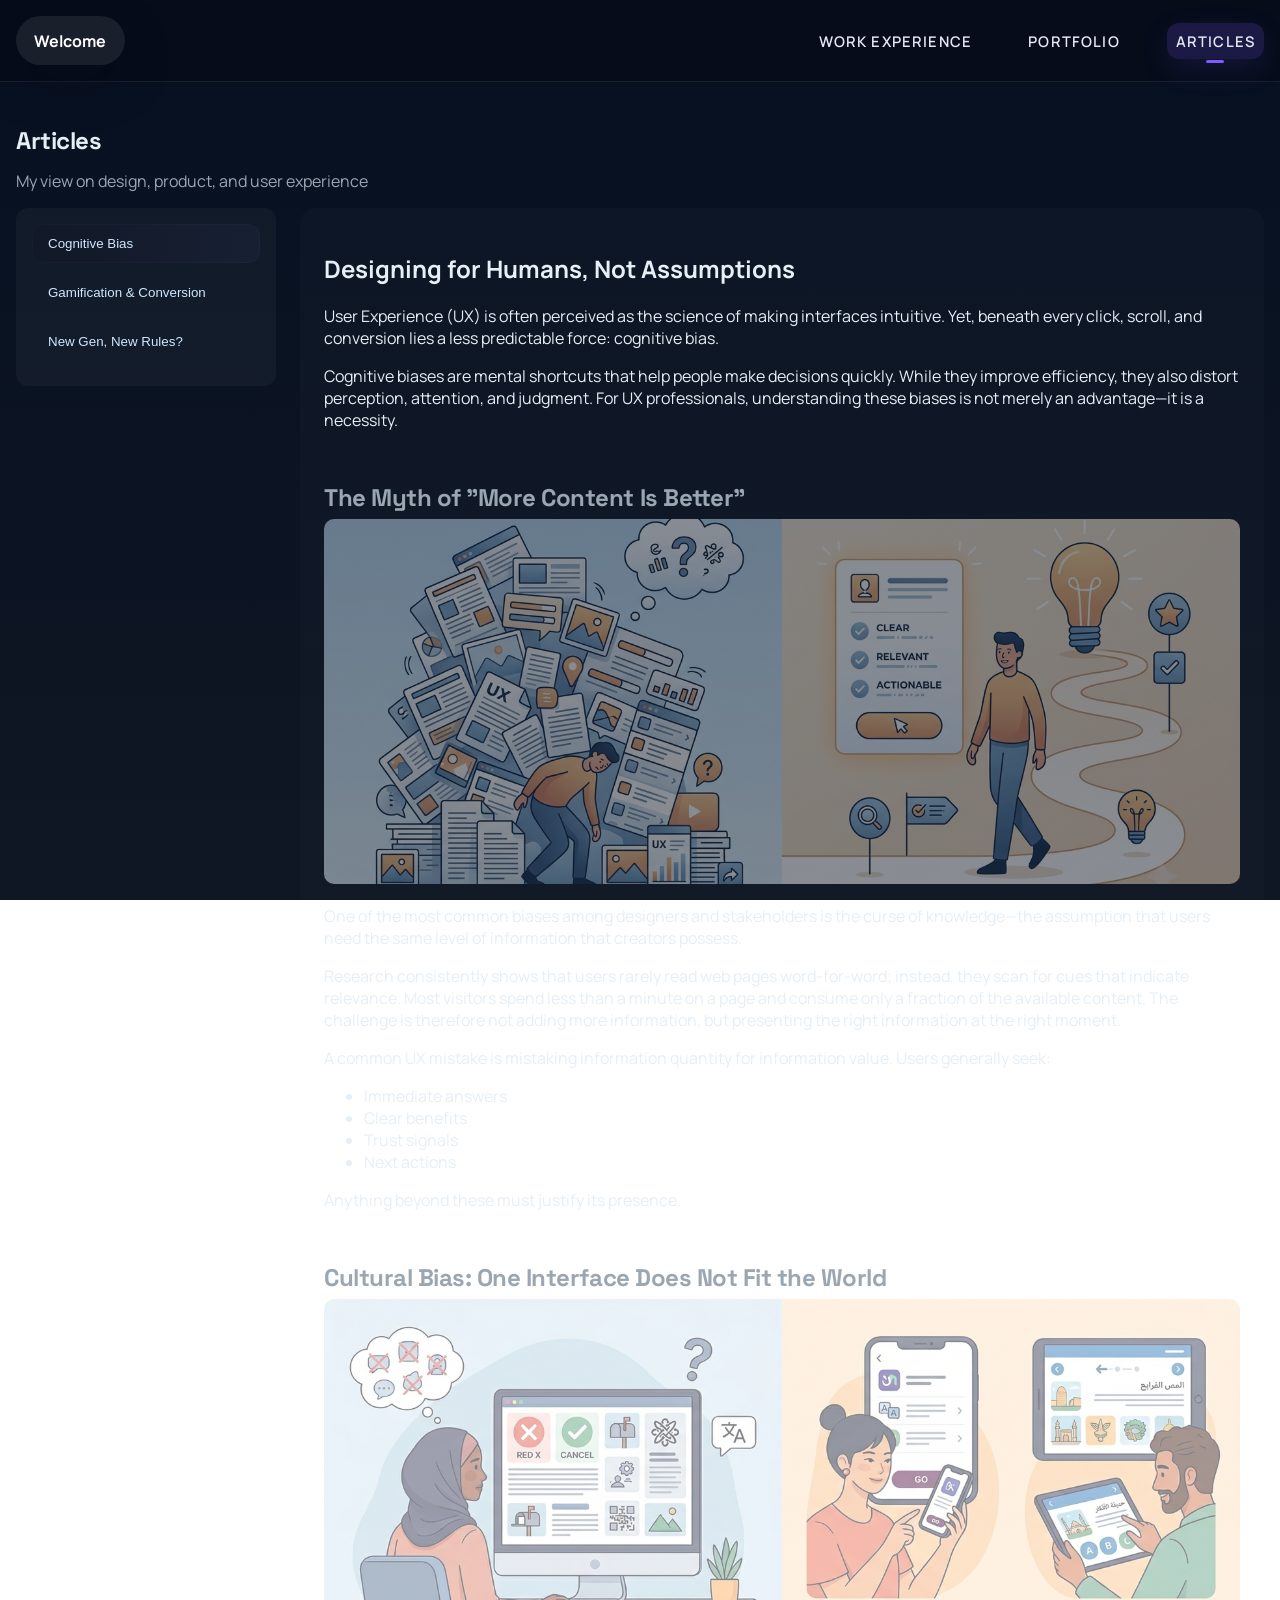
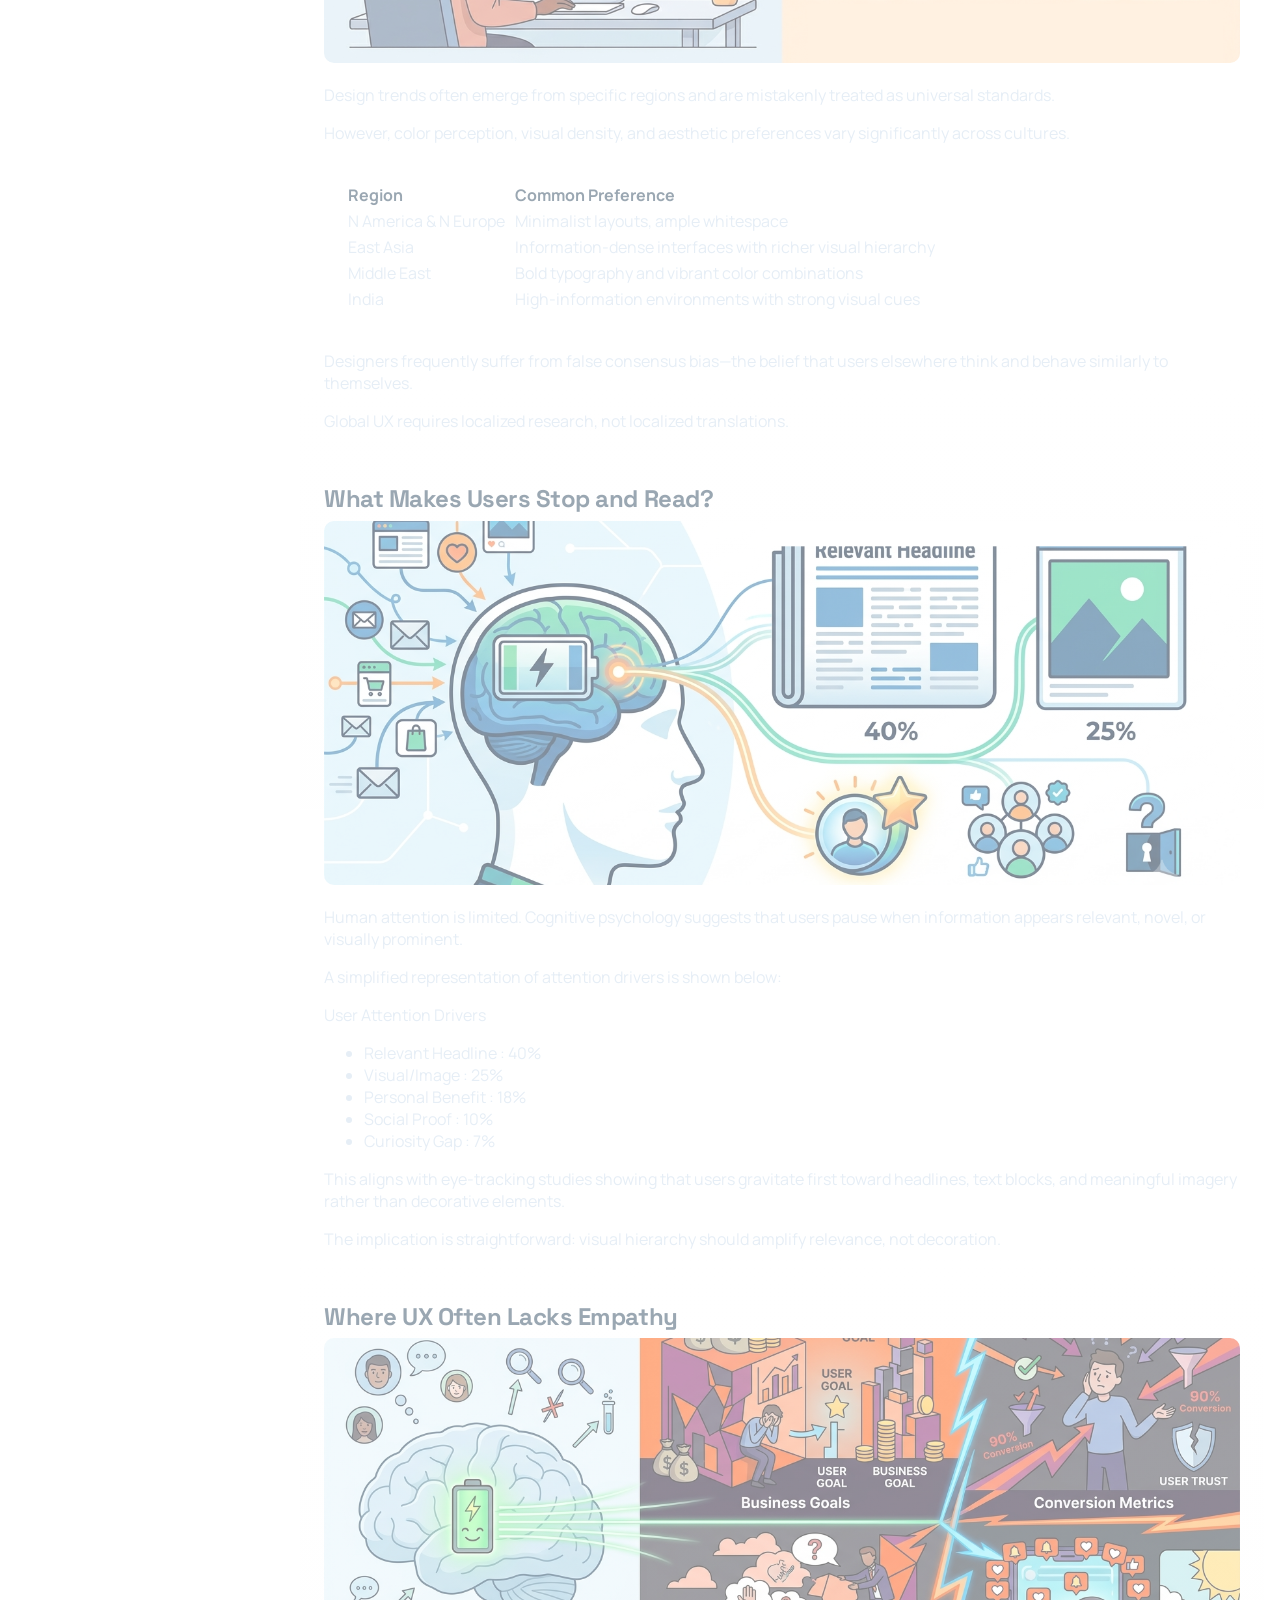
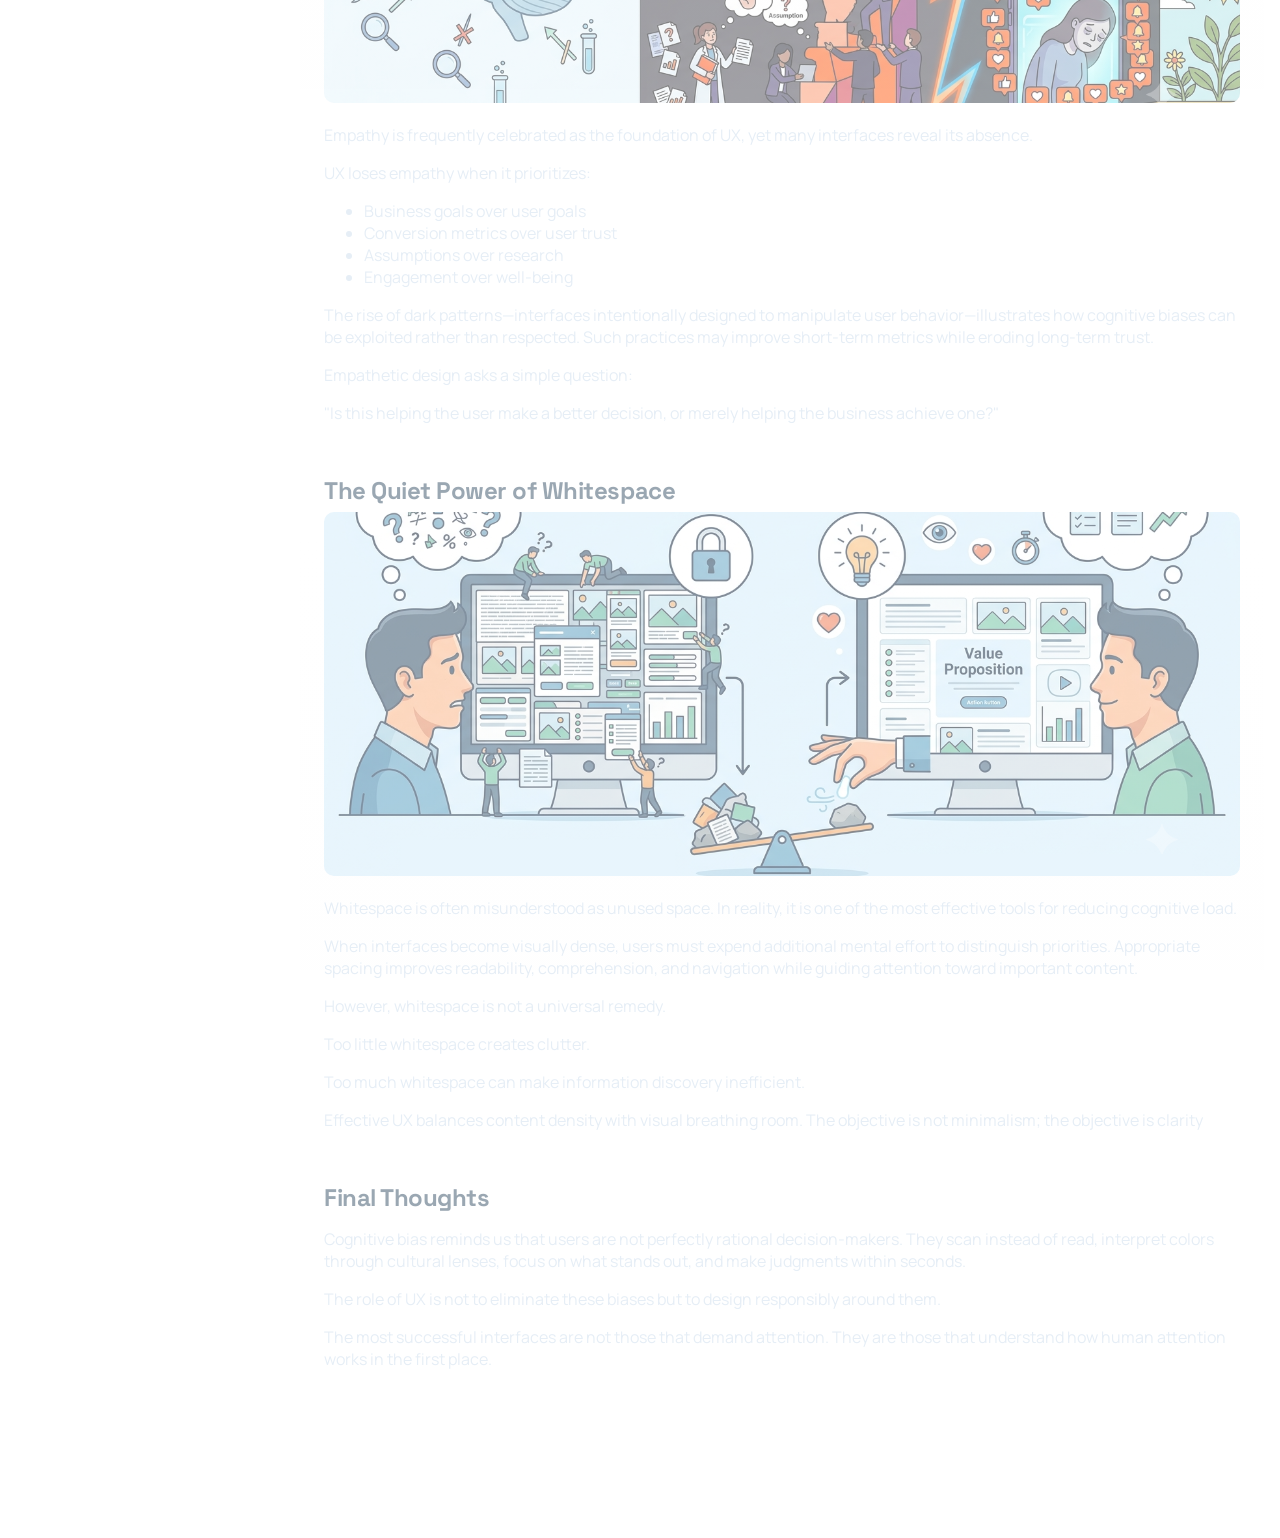
==== commit fc4d15cd: "Add parallax/3D effects, new article (New Gen New Rules), profile pic resize" ====
--- a/articles.html
+++ b/articles.html
@@ -44,8 +44,7 @@
         <nav class="articles-nav">
           <button class="article-tab active" data-target="a1">Cognitive Bias</button>
           <button class="article-tab" data-target="a2">Gamification & Conversion</button>
-          <!-- <button class="article-tab" data-target="a3">UX Research</button>
-          <button class="article-tab" data-target="a4">Prototyping</button> -->
+          <button class="article-tab" data-target="a3">New Gen, New Rules?</button>
         </nav>
         <div class="articles-content">
           
@@ -315,6 +314,149 @@
             <h2 class="muted">Final Thoughts</h2>
             <p>Gamification succeeds because it aligns technology with human psychology. It transforms onboarding into exploration. Progress into motivation. Achievement into retention. </p>
           </article>
+
+          <article id="a3" class="article">
+            <h1>Usability is Aging Faster Than Humans: Why the Next Generation of UX Standards Must Evolve with Human Behavior</h1>
+
+            <h2 class="muted">Abstract</h2>
+            <p>For over three decades, usability and accessibility have been guided by principles that have fundamentally improved digital experiences. From Nielsen's heuristics to ISO 9241, Fitts' Law, Hick's Law, and the Web Content Accessibility Guidelines (WCAG), these frameworks were established through rigorous empirical research and remain indispensable foundations of Human-Computer Interaction (HCI).</p>
+            <p>However, an important question deserves greater attention:</p>
+            <p><strong>Are we evaluating modern interfaces using assumptions about human behavior that no longer fully reflect how humans interact with technology?</strong></p>
+            <p>This paper does not argue that usability principles are obsolete. Instead, it argues that the <em>human baseline</em> upon which many of these principles were validated has shifted. Continuous exposure to smartphones, algorithmically curated interfaces, AI-assisted workflows, and high-density information environments has altered perceptual habits, scanning strategies, cognitive expectations, and interaction patterns.</p>
+            <p>Consequently, the next evolution of usability should focus not only on improving interfaces but also on re-evaluating the humans interacting with them.</p>
+            <p>&nbsp;</p>
+
+            <h2 class="muted">The Human Has Changed More Than the Interface</h2>
+            <p>Traditional usability research emerged when users primarily interacted with desktop computers through keyboard-and-mouse paradigms. Information density was limited, interfaces were comparatively static, and users learned software rather than expecting software to adapt to them.</p>
+            <p>Today's users operate in a vastly different cognitive environment.</p>
+            <p>An average digital day involves rapidly switching between messaging applications, social media feeds, AI assistants, productivity software, streaming platforms, and navigation systems. Information is consumed continuously rather than sequentially. Users routinely scan, ignore, prioritize, and retrieve information at speeds that would have been considered cognitively demanding two decades ago.</p>
+            <p>This does not necessarily imply that human cognitive capacity has biologically increased.</p>
+            <p>Rather, interaction behaviour has adapted.</p>
+            <p>The distinction is critical.</p>
+            <p>Just as experienced drivers process traffic differently from new drivers without possessing different eyesight, experienced digital users process interface information differently without possessing fundamentally different cognition.</p>
+            <p>Usability research should increasingly acknowledge this adaptation.</p>
+            <p>&nbsp;</p>
+
+            <h2 class="muted">Is White Space Always Better?</h2>
+            <p>Minimalism became synonymous with usability for understandable reasons.</p>
+            <p>Generous whitespace improves visual hierarchy, reduces cognitive load, enhances readability, and supports accessibility.</p>
+            <p>These findings remain valid.</p>
+            <p>However, many modern enterprise products intentionally violate these conventions.</p>
+            <ul>
+              <li>Trading platforms.</li>
+              <li>Healthcare dashboards.</li>
+              <li>Security operation centers.</li>
+              <li>Industrial monitoring software.</li>
+              <li>Modern IDEs.</li>
+            </ul>
+            <p>Professional users consistently prefer dense interfaces because density minimizes navigation and increases information availability.</p>
+            <p>This raises an interesting research question.</p>
+            <p><strong>Should information density be optimized for expertise rather than universally minimized?</strong></p>
+            <p>Today's users have become remarkably efficient at visual filtering.</p>
+            <p>Years of interacting with mobile notifications, social feeds, search results, and dashboard interfaces have trained users to extract relevant information from visually crowded environments.</p>
+            <p>High-density layouts are no longer automatically synonymous with poor usability.</p>
+            <p>Instead, usability may increasingly depend on whether density matches user expertise and task frequency.</p>
+            <p>The question therefore shifts from:</p>
+            <p><em>"How much whitespace is ideal?"</em></p>
+            <p>to</p>
+            <p><em>"For whom is this amount of whitespace ideal?"</em></p>
+            <p>&nbsp;</p>
+
+            <h2 class="muted">Smartphones Have Quietly Retrained Human Vision</h2>
+            <p>One of the most significant yet understudied behavioural shifts has been produced by smartphones.</p>
+            <p>Users now locate information inside:</p>
+            <ul>
+              <li>Tightly packed notification panels</li>
+              <li>Compact navigation menus</li>
+              <li>Miniature icons</li>
+              <li>Stacked cards</li>
+              <li>Dense application settings</li>
+              <li>Infinite scrolling feeds</li>
+            </ul>
+            <p>The human visual system has become increasingly optimized for rapid micro-search tasks.</p>
+            <p>Users rarely read interfaces linearly anymore.</p>
+            <p>They skim. They predict. They pattern-match. They ignore.</p>
+            <p>Eye-tracking research has long demonstrated scanning behaviours such as the F-pattern and layer-cake reading. Yet modern interfaces increasingly encourage fragmented attention, contextual search, and recognition-based navigation rather than deliberate reading.</p>
+            <p>This behavioural evolution deserves renewed empirical investigation rather than continued reliance on interaction models established before smartphones became ubiquitous.</p>
+            <p>&nbsp;</p>
+
+            <h2 class="muted">Usability Is Becoming Generational</h2>
+            <p>One of the largest assumptions in usability testing is that participants represent "users."</p>
+            <p>Increasingly, this assumption is insufficient.</p>
+            <p>Generation Z has grown up with touchscreens, predictive interfaces, recommendation engines, conversational AI, and infinite scrolling.</p>
+            <p>Millennials experienced the transition from desktop computing to mobile-first ecosystems.</p>
+            <p>Generation X often developed interaction habits around hierarchical navigation and structured information architecture.</p>
+            <p>Older adults frequently demonstrate different trust models, navigation expectations, and mental models for digital systems.</p>
+            <p>These are not merely demographic differences.</p>
+            <p>They are differences in learned interaction behaviour.</p>
+            <p>Emerging research on human-AI interaction already demonstrates measurable generational differences in how users perceive, trust, and anthropomorphize AI systems.</p>
+            <p>If interaction with AI varies by generation, it is reasonable to hypothesize that broader usability behaviours may also vary significantly.</p>
+            <p>Future usability studies should therefore report participant generations with the same importance currently given to age, gender, expertise, and accessibility needs.</p>
+            <p>&nbsp;</p>
+
+            <h2 class="muted">Accessibility Must Expand Beyond Compliance</h2>
+            <p>Accessibility has traditionally focused on ensuring that users with disabilities can perceive, operate, understand, and robustly interact with digital systems.</p>
+            <p>These goals remain essential.</p>
+            <p>However, AI introduces a different challenge.</p>
+            <p>Interfaces are no longer static. They adapt. They generate. They explain. They converse.</p>
+            <p>Accessibility therefore becomes dynamic rather than deterministic.</p>
+            <p>Recent accessibility research evaluating AI-generated interfaces found substantial WCAG violations as well as numerous cognitive accessibility issues, highlighting that traditional compliance alone is insufficient for evaluating AI-driven experiences.</p>
+            <p>Future accessibility evaluation may therefore require measuring not only compliance but also:</p>
+            <ul>
+              <li>Adaptability</li>
+              <li>Explainability</li>
+              <li>Conversational clarity</li>
+              <li>Trust calibration</li>
+              <li>Cognitive predictability</li>
+              <li>Interaction resilience</li>
+            </ul>
+            <p>These qualities extend beyond current guideline-based evaluation.</p>
+            <p>&nbsp;</p>
+
+            <h2 class="muted">AI Changes What "Usability" Means</h2>
+            <p>Traditional software behaves predictably. AI systems behave probabilistically.</p>
+            <p>Two users may receive different answers to identical questions. Interfaces increasingly personalize themselves. Workflows evolve during usage. Content becomes generated instead of predefined.</p>
+            <p>Consequently, classical usability metrics such as task completion time and error rate remain important but become insufficient.</p>
+            <p>Emerging HCI literature increasingly proposes evaluating trust, collaboration quality, adaptation, transparency, and human-AI partnership rather than interface efficiency alone.</p>
+            <p>Usability is gradually shifting from evaluating interfaces toward evaluating relationships between humans and intelligent systems.</p>
+            <p>&nbsp;</p>
+
+            <h2 class="muted">Rethinking the Research Methodology</h2>
+            <p>The strongest argument of this paper is methodological rather than philosophical.</p>
+            <p>Much of HCI still attempts to answer contemporary questions using historical participant assumptions.</p>
+            <p>Future usability research should routinely document variables such as:</p>
+            <ul>
+              <li>Generation</li>
+              <li>AI familiarity</li>
+              <li>Smartphone-first versus desktop-first upbringing</li>
+              <li>Digital multitasking behaviour</li>
+              <li>Information density tolerance</li>
+              <li>Interaction expertise</li>
+            </ul>
+            <p>Similarly, accessibility research should expand beyond disability categories and include evolving digital behaviours that influence cognitive interaction.</p>
+            <p>These variables should not replace existing methodologies.</p>
+            <p>They should complement them.</p>
+            <p>&nbsp;</p>
+
+            <h2 class="muted">Conclusion</h2>
+            <p>Usability has always been centred on understanding humans.</p>
+            <p>Ironically, as technology has accelerated, the human participant has become the least frequently questioned variable in many usability studies.</p>
+            <p>The principles that transformed UX over the past thirty years remain valuable.</p>
+            <p>What deserves reconsideration is not the principles themselves but the assumptions about the people those principles were designed for.</p>
+            <p>The next frontier of usability research may therefore be surprisingly simple:</p>
+            <p><strong>Before redesigning interfaces, we must first re-evaluate the humans using them.</strong></p>
+            <p>Only then can usability standards evolve at the same pace as human behaviour.</p>
+            <p>&nbsp;</p>
+
+            <h2 class="muted">References</h2>
+            <ul>
+              <li>ACM SIGACCESS. <em>Can Generative AI Create Accessible Websites?</em> (2025).</li>
+              <li>ACM Transactions on Interactive Intelligent Systems. <em>AI Can See What You Can't See: How LLM-Agents Complement Human-Based Gender-Inclusive Usability Testing</em> (2026).</li>
+              <li>Frontiers in Cognition. <em>Age and Generational Differences in Anthropomorphism and Trust in Large Language Models</em> (2026).</li>
+              <li>Proceedings of the ACM on Software Engineering. <em>Enhancing Web Accessibility: Automated Detection of Issues with Generative AI</em> (2025).</li>
+              <li>Information (MDPI). <em>Towards Designing a Set of Usability and Accessibility Heuristics Focused on Cognitive Diversity</em> (2024).</li>
+            </ul>
+          </article>
           
         </div>
       </div>
@@ -325,6 +467,8 @@
     <div class="container">© 2026 — Demo Portfolio</div>
   </footer> -->
 
+  <button class="articles-scroll-top" type="button" aria-label="Scroll to top" title="Scroll to top">Top</button>
+
   <script src="script.js"></script>
 </body>
 </html>
--- a/styles.css
+++ b/styles.css
@@ -30,7 +30,7 @@
 
 .nav-splash-overlay{position:fixed;inset:0;display:flex;align-items:center;justify-content:center;background:radial-gradient(circle at 20% 20%,rgba(0,212,255,0.18),transparent 35%),radial-gradient(circle at 80% 80%,rgba(124,92,255,0.2),transparent 40%),rgba(6,11,20,0.96);backdrop-filter:blur(6px);opacity:0;visibility:hidden;pointer-events:none;z-index:140;transition:opacity .35s ease,visibility .35s ease}
 .nav-splash-overlay.active{opacity:1;visibility:visible;pointer-events:auto}
-.nav-splash-text{margin:0;color:#f6fbff;font-family:'Kolker Brush',cursive;font-size:clamp(3.2rem,11vw,8rem);font-weight:400;line-height:.9;letter-spacing:.02em;text-align:center;text-shadow:0 10px 35px rgba(0,0,0,.42);animation:navSplashPulse 1s cubic-bezier(.2,.8,.2,1) both}
+.nav-splash-text{margin:0;color:#f6fbff;font-family:'Kolker Brush',cursive;font-size:clamp(3.2rem,11vw,8rem);font-weight:400;line-height:.9;letter-spacing:.02em;text-align:center;text-shadow:0 10px 35px rgba(0,0,0,.42);animation:navSplashPulse .75s cubic-bezier(.2,.8,.2,1) both}
 
 @keyframes navSplashPulse{
   0%{opacity:0;transform:translateY(14px) scale(.97);filter:blur(2px)}
@@ -40,8 +40,8 @@
 
 .landing{min-height:50vh;display:flex;align-items:center;position:relative;overflow:hidden;padding-top:5rem;
   /* background-image:linear-gradient(180deg, rgba(7,16,33,0.55), rgba(15,23,36,0.88)), url('https://images.unsplash.com/photo-1506744038136-46273834b3fb?auto=format&fit=crop&w=1600&q=80'); */
-  background-image:linear-gradient(180deg, rgba(7,16,33,0.55), rgba(15,23,36,0.88)), url('articlepicks/indexback3.png');
-  background-size:cover;background-position:left bottom;background-attachment:fixed}
+  background-image:linear-gradient(180deg, rgba(7,16,33,0.55), rgba(15,23,36,0.88)), url('articlepicks/indexback5.png');
+  background-size:cover;background-position:bottom;background-attachment:fixed}
 .parallax{position:absolute;inset:0;z-index:0}
 .parallax-layer{position:absolute;inset:-10% -10% -10% -10%;background-size:cover;background-position:center;transform:translateY(0)}
 .hero{position:relative;z-index:2;display:grid;grid-template-columns:1fr 420px;gap:2rem;align-items:center;padding:6rem 1rem;}
@@ -82,8 +82,9 @@
 h2{font-family:'Space Grotesk',sans-serif;margin:0 0 .5rem;letter-spacing:-0.02em;line-height:1.1}
 .muted{color:var(--muted)}
 
-.company-tab-group{display:flex;flex-wrap:wrap;gap:.75rem;margin:1.25rem 0 .5rem}
+.company-tab-group{display:flex;flex-wrap:wrap;justify-content:center;gap:.75rem;margin:1.25rem 0 .5rem}
 .company-tab{display:inline-flex;align-items:center;justify-content:center;padding:.55rem 1.7rem;border-radius:999px;text-decoration:none;color:#e6eef6;background:rgba(255,255,255,0.08);border:1px solid rgba(255,255,255,0.14);font-weight:600;transition:transform .2s ease,background .2s ease,border-color .2s ease}
+.company-tab-date{margin-left:.45rem;font-size:.82em;font-style:italic;color:rgba(230,238,246,0.56);font-weight:500}
 .company-tab:hover{transform:translateY(-1px);background:rgba(124,92,255,0.2);border-color:rgba(124,92,255,0.45)}
 
 .overview .container{display:block}
@@ -267,6 +268,15 @@
 .article-tab.active{background:linear-gradient(90deg,#111827 0%, #172033 100%);box-shadow:inset 0 0 0 1px rgba(255,255,255,0.02)}
 .article{display:none;background:linear-gradient(180deg,rgba(255,255,255,0.02),transparent);padding:1.5rem;border-radius:16px;scroll-margin-top:110px}
 .article.active{display:block}
+.portfolio-scroll-top{position:fixed;right:1.2rem;bottom:1.2rem;z-index:115;display:inline-flex;align-items:center;justify-content:center;min-width:54px;height:46px;padding:0 1rem;border-radius:999px;border:1px solid rgba(255,255,255,0.22);background:rgba(11,18,33,0.88);backdrop-filter:blur(8px);color:#f6fbff;font-weight:700;letter-spacing:.04em;cursor:pointer;opacity:0;visibility:hidden;transform:translateY(14px);pointer-events:none;transition:opacity .24s ease,transform .24s ease,visibility .24s ease,background .2s ease,border-color .2s ease}
+.portfolio-scroll-top.is-visible{opacity:1;visibility:visible;transform:translateY(0);pointer-events:auto}
+.portfolio-scroll-top:hover{background:rgba(124,92,255,0.42);border-color:rgba(255,255,255,0.35)}
+.articles-scroll-top{position:fixed;right:1.2rem;bottom:1.2rem;z-index:115;display:inline-flex;align-items:center;justify-content:center;min-width:54px;height:46px;padding:0 1rem;border-radius:999px;border:1px solid rgba(255,255,255,0.22);background:rgba(11,18,33,0.88);backdrop-filter:blur(8px);color:#f6fbff;font-weight:700;letter-spacing:.04em;cursor:pointer;opacity:0;visibility:hidden;transform:translateY(14px);pointer-events:none;transition:opacity .24s ease,transform .24s ease,visibility .24s ease,background .2s ease,border-color .2s ease}
+.articles-scroll-top.is-visible{opacity:1;visibility:visible;transform:translateY(0);pointer-events:auto}
+.articles-scroll-top:hover{background:rgba(124,92,255,0.42);border-color:rgba(255,255,255,0.35)}
+.index-scroll-top{position:fixed;right:1.2rem;bottom:1.2rem;z-index:115;display:inline-flex;align-items:center;justify-content:center;min-width:54px;height:46px;padding:0 1rem;border-radius:999px;border:1px solid rgba(255,255,255,0.22);background:rgba(11,18,33,0.88);backdrop-filter:blur(8px);color:#f6fbff;font-weight:700;letter-spacing:.04em;cursor:pointer;opacity:0;visibility:hidden;transform:translateY(14px);pointer-events:none;transition:opacity .24s ease,transform .24s ease,visibility .24s ease,background .2s ease,border-color .2s ease}
+.index-scroll-top.is-visible{opacity:1;visibility:visible;transform:translateY(0);pointer-events:auto}
+.index-scroll-top:hover{background:rgba(124,92,255,0.42);border-color:rgba(255,255,255,0.35)}
 
 .portfolio-showcase .container{max-width:1240px}
 .portfolio-cards{display:grid;grid-template-columns:repeat(3,minmax(0,1fr));gap:1.5rem;margin-top:2rem}
@@ -338,7 +348,7 @@
 .gallery-strip::-webkit-scrollbar{width:10px}
 .gallery-strip::-webkit-scrollbar-thumb{background:rgba(255,255,255,0.15);border-radius:999px}
 
-.about-layout{display:grid;grid-template-columns:320px 1fr;gap:3rem;align-items:start}
+.about-layout{display:grid;grid-template-columns:220px 1fr;gap:3rem;align-items:start}
 .about-image-wrapper{position:sticky;top:120px}
 .about-image-wrapper img{width:100%;border-radius:16px;display:block;box-shadow:0 20px 50px rgba(0,0,0,0.3)}
 .about-main{display:flex;flex-direction:column;gap:2rem}
@@ -346,7 +356,7 @@
 .about-intro p{color:rgba(230,238,246,0.95);line-height:1.9;font-size:1.025rem;margin:0}
 .about-intro strong{color:#fff;font-weight:700}
 .about-highlights{display:grid;grid-template-columns:repeat(3,1fr);gap:1.25rem}
-.highlight-card{background:rgba(255,255,255,0.03);border:1px solid rgba(255,255,255,0.07);border-radius:18px;padding:1.35rem 1.35rem 1.15rem;text-align:left;transition:transform .3s ease,background .3s ease,border-color .3s ease}
+.highlight-card{background:rgba(255,255,255,0.01);border:1px solid rgba(255,255,255,0.07);border-radius:18px;padding:1.35rem 1.35rem 1.15rem;text-align:left;transition:transform .3s ease,background .3s ease,border-color .3s ease}
 .highlight-card:hover{transform:translateY(-3px);background:rgba(255,255,255,0.05);border-color:rgba(124,92,255,0.2)}
 .highlight-icon{font-size:2rem;margin-bottom:0.75rem;display:inline-block}
 .highlight-card h4{margin:0 0 0.5rem;font-size:1.05rem;color:#fff}
@@ -407,6 +417,49 @@
   .clients-marquee::after{width:40px}
 }
 
-/* small reveal animations */
-.reveal{opacity:0;transform:translateY(12px);transition:all .6s cubic-bezier(.2,.8,.2,1)}
-.reveal.visible{opacity:1;transform:none}
+/* small reveal animations — rotates up into view from 3D depth */
+.reveal{opacity:0;transform:perspective(900px) translateY(30px) rotateX(9deg);transform-origin:center 80%;transition:opacity .65s cubic-bezier(.2,.8,.2,1),transform .65s cubic-bezier(.2,.8,.2,1);transition-delay:var(--reveal-delay,0ms)}
+.reveal.visible{opacity:1;transform:perspective(900px) translateY(0) rotateX(0deg)}
+
+/* staggered cascade for tiles, highlights, quotes */
+.overview .tile:nth-child(1){--reveal-delay:0ms}
+.overview .tile:nth-child(2){--reveal-delay:90ms}
+.overview .tile:nth-child(3){--reveal-delay:180ms}
+.highlight-card:nth-child(1){--reveal-delay:0ms}
+.highlight-card:nth-child(2){--reveal-delay:80ms}
+.highlight-card:nth-child(3){--reveal-delay:160ms}
+.quote-card:nth-child(1){--reveal-delay:0ms}
+.quote-card:nth-child(2){--reveal-delay:110ms}
+.quote-card:nth-child(3){--reveal-delay:220ms}
+
+/* ambient parallax orbs — decorative depth layers */
+.section.about,.section.quotes{position:relative;overflow:hidden}
+.section.about .container,.section.quotes .container{position:relative;z-index:1}
+.parallax-orb{position:absolute;border-radius:50%;pointer-events:none;z-index:0;animation:orbFloat linear infinite}
+.parallax-orb.orb-a{width:520px;height:520px;top:-140px;right:-180px;background:radial-gradient(circle,rgba(124,92,255,0.13) 0%,transparent 68%);filter:blur(72px);animation-duration:16s}
+.parallax-orb.orb-b{width:340px;height:340px;bottom:40px;left:-100px;background:radial-gradient(circle,rgba(0,212,255,0.1) 0%,transparent 68%);filter:blur(60px);animation-duration:20s;animation-direction:reverse}
+.parallax-orb.orb-c{width:600px;height:600px;top:-80px;left:50%;background:radial-gradient(circle,rgba(124,92,255,0.09) 0%,transparent 65%);filter:blur(90px);animation:orbFloatCenter 24s linear infinite}
+@keyframes orbFloat{0%,100%{transform:translateY(0)}50%{transform:translateY(-32px)}}
+@keyframes orbFloatCenter{0%,100%{transform:translateX(-50%) translateY(0)}50%{transform:translateX(-50%) translateY(-32px)}}
+/* ── 3D perspective floor grid in hero ── */
+.landing::after{content:'';position:absolute;left:-30%;right:-30%;bottom:0;height:46%;background-image:linear-gradient(rgba(124,92,255,0.22) 1px,transparent 1px),linear-gradient(90deg,rgba(0,212,255,0.16) 1px,transparent 1px);background-size:58px 58px;transform:perspective(480px) rotateX(72deg);transform-origin:50% 100%;opacity:0.28;z-index:1;pointer-events:none;-webkit-mask-image:linear-gradient(to top,rgba(0,0,0,0.6) 0%,transparent 100%);mask-image:linear-gradient(to top,rgba(0,0,0,0.6) 0%,transparent 100%)}
+
+/* 3D extruded hero heading */
+.hero-content .title{text-shadow:0 1px 0 rgba(124,92,255,0.6),0 2px 0 rgba(100,66,206,0.5),0 3px 0 rgba(76,44,164,0.38),0 5px 0 rgba(50,22,120,0.22),0 10px 28px rgba(0,0,0,0.55),0 22px 54px rgba(124,92,255,0.18)}
+
+/* perspective contexts so card tilt has depth reference */
+.overview .tile-grid,.about-highlights,.quote-grid,.contact-grid{perspective:1400px;perspective-origin:50% 20%}
+
+/* layered 3D-depth shadow on profile photo */
+.about-image-wrapper img{box-shadow:0 28px 64px rgba(0,0,0,0.48),-16px 0 38px rgba(124,92,255,0.16),16px 0 38px rgba(0,212,255,0.1),inset 0 0 0 1px rgba(255,255,255,0.07)}
+
+@media(prefers-reduced-motion:reduce){
+  .parallax-orb{animation:none}
+  .reveal{transform:none;transition:opacity .3s}
+  .reveal.visible{transform:none}
+  .clients-track{animation:none}
+  .landing::after{display:none}
+}
+@media(max-width:900px){
+  .landing::after{display:none}
+}
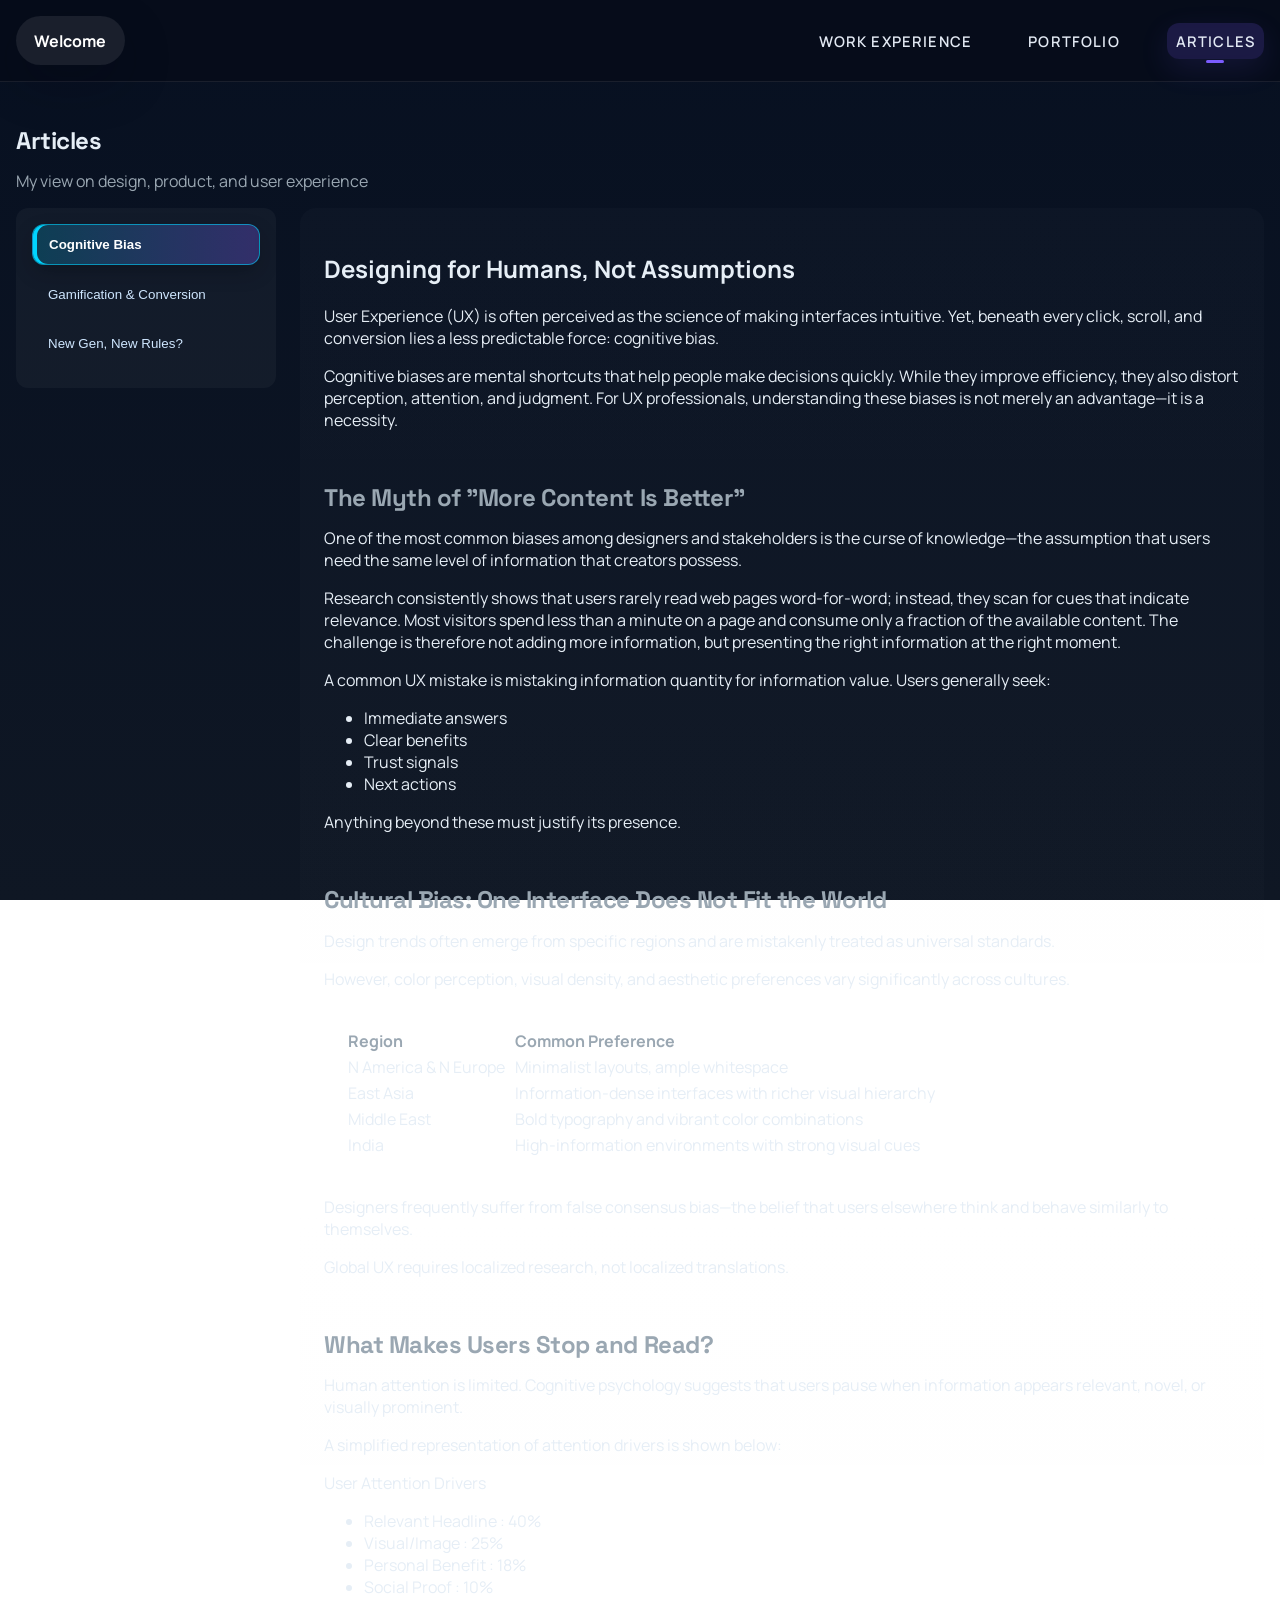
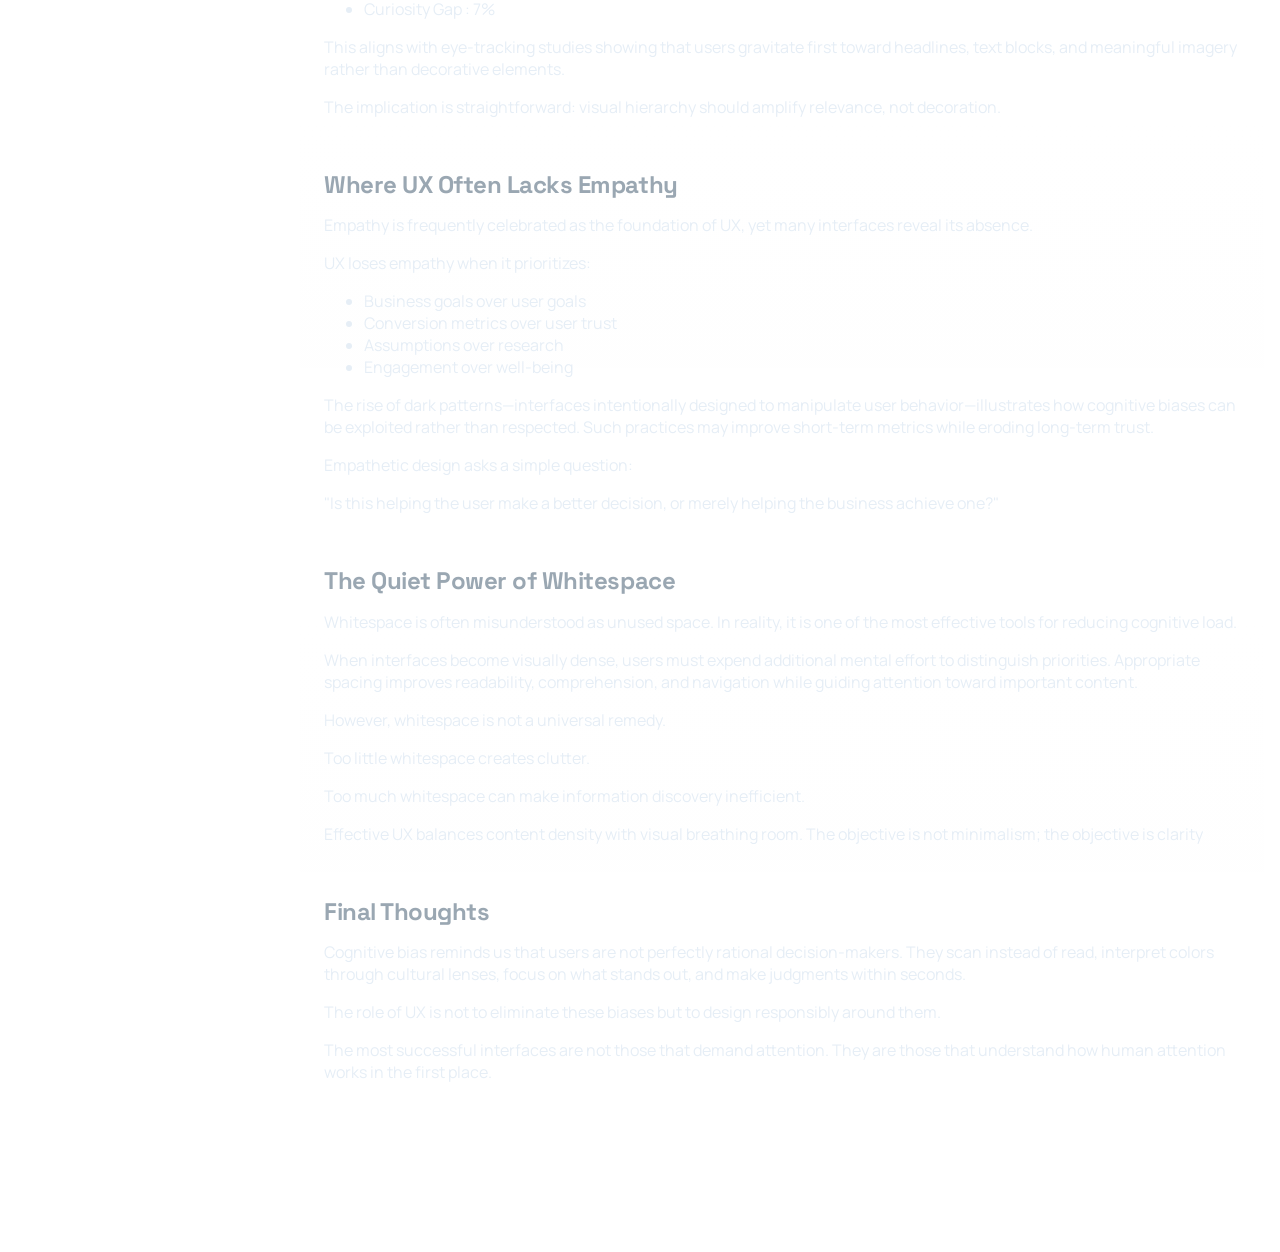
==== commit f804d458: "Update portfolio content and resume" ====
--- a/articles.html
+++ b/articles.html
@@ -55,7 +55,7 @@
             <p>Cognitive biases are mental shortcuts that help people make decisions quickly. While they improve efficiency, they also distort perception, attention, and judgment. For UX professionals, understanding these biases is not merely an advantage—it is a necessity.</p>
             <p>&nbsp;</p>
             <h2 class="muted">The Myth of "More Content Is Better"</h2>
-            <img style="width: 100%; border-radius: 10px;" src="articlepicks/more_content.png" alt="The Myth of More Content Is Better" />
+            <!-- <img style="width: 100%; border-radius: 10px;" src="articlepicks/more_content.png" alt="The Myth of More Content Is Better" /> -->
             <p>One of the most common biases among designers and stakeholders is the curse of knowledge—the assumption that users need the same level of information that creators possess.</p>
             <p>Research consistently shows that users rarely read web pages word-for-word; instead, they scan for cues that indicate relevance. Most visitors spend less than a minute on a page and consume only a fraction of the available content. The challenge is therefore not adding more information, but presenting the right information at the right moment.</p>
             <p>A common UX mistake is mistaking information quantity for information value. Users generally seek:</p>
@@ -68,7 +68,7 @@
             <p>Anything beyond these must justify its presence.</p>
             <p>&nbsp;</p>
             <h2 class="muted">Cultural Bias: One Interface Does Not Fit the World</h2>
-            <img style="width: 100%; border-radius: 10px;" src="articlepicks/one_interface.png" alt="Cultural Bias: One Interface Does Not Fit the World" />
+            <!-- <img style="width: 100%; border-radius: 10px;" src="articlepicks/one_interface.png" alt="Cultural Bias: One Interface Does Not Fit the World" /> -->
             <p>Design trends often emerge from specific regions and are mistakenly treated as universal standards.</p>
             <p>However, color perception, visual density, and aesthetic preferences vary significantly across cultures.</p>
             <table style="border:1px solid #fff; padding:20px;">
@@ -102,7 +102,7 @@
               <p>Global UX requires localized research, not localized translations.</p>
               <p>&nbsp;</p>
               <h2 class="muted">What Makes Users Stop and Read?</h2>
-              <img style="width: 100%; border-radius: 10px;" src="articlepicks/stop_n_read.png" alt="What Makes Users Stop and Read?" />
+              <!-- <img style="width: 100%; border-radius: 10px;" src="articlepicks/stop_n_read.png" alt="What Makes Users Stop and Read?" /> -->
               <p>Human attention is limited. Cognitive psychology suggests that users pause when information appears relevant, novel, or visually prominent.</p>
               <p>A simplified representation of attention drivers is shown below:</p>
               <p>User Attention Drivers</p>
@@ -117,7 +117,7 @@
               <p>The implication is straightforward: visual hierarchy should amplify relevance, not decoration.</p>
               <p>&nbsp;</p>
               <h2 class="muted">Where UX Often Lacks Empathy</h2>
-              <img style="width: 100%; border-radius: 10px;" src="articlepicks/ux_lacks_empathy.png" alt="Where UX Often Lacks Empathy" />
+              <!-- <img style="width: 100%; border-radius: 10px;" src="articlepicks/ux_lacks_empathy.png" alt="Where UX Often Lacks Empathy" /> -->
               <p>Empathy is frequently celebrated as the foundation of UX, yet many interfaces reveal its absence.</p>
               <p>UX loses empathy when it prioritizes:</p>
               <ul>
@@ -131,7 +131,7 @@
               <p>"Is this helping the user make a better decision, or merely helping the business achieve one?"</p>
               <p>&nbsp;</p>
               <h2 class="muted">The Quiet Power of Whitespace</h2>
-              <img style="width: 100%; border-radius: 10px;" src="articlepicks/whitespace.png" alt="The Quiet Power of Whitespace" />
+              <!-- <img style="width: 100%; border-radius: 10px;" src="articlepicks/whitespace.png" alt="The Quiet Power of Whitespace" /> -->
               <p>Whitespace is often misunderstood as unused space. In reality, it is one of the most effective tools for reducing cognitive load.</p>
               <p>When interfaces become visually dense, users must expend additional mental effort to distinguish priorities. Appropriate spacing improves readability, comprehension, and navigation while guiding attention toward important content.</p>
               <p>However, whitespace is not a universal remedy.</p>
--- a/styles.css
+++ b/styles.css
@@ -265,7 +265,7 @@
 .articles-nav::-webkit-scrollbar-thumb{background:linear-gradient(180deg,rgba(15,23,42,0.98),rgba(17,24,39,0.92));border-radius:999px;border:1px solid rgba(255,255,255,0.08)}
 .articles-nav::-webkit-scrollbar-thumb:hover{background:linear-gradient(180deg,rgba(30,41,59,1),rgba(15,23,42,0.98))}
 .article-tab{background:none;border:0;color:#cfe7ff;padding:.75rem 1rem;text-align:left;border-radius:12px;margin-bottom:.6rem;cursor:pointer;width:100%;transition:background .2s}
-.article-tab.active{background:linear-gradient(90deg,#111827 0%, #172033 100%);box-shadow:inset 0 0 0 1px rgba(255,255,255,0.02)}
+.article-tab.active{color:#fff;font-weight:700;background:linear-gradient(90deg,rgba(0,212,255,0.2),rgba(124,92,255,0.3));border:1px solid rgba(0,212,255,0.58);box-shadow:inset 4px 0 0 var(--accent-2),0 8px 20px rgba(0,0,0,0.2)}
 .article{display:none;background:linear-gradient(180deg,rgba(255,255,255,0.02),transparent);padding:1.5rem;border-radius:16px;scroll-margin-top:110px}
 .article.active{display:block}
 .portfolio-scroll-top{position:fixed;right:1.2rem;bottom:1.2rem;z-index:115;display:inline-flex;align-items:center;justify-content:center;min-width:54px;height:46px;padding:0 1rem;border-radius:999px;border:1px solid rgba(255,255,255,0.22);background:rgba(11,18,33,0.88);backdrop-filter:blur(8px);color:#f6fbff;font-weight:700;letter-spacing:.04em;cursor:pointer;opacity:0;visibility:hidden;transform:translateY(14px);pointer-events:none;transition:opacity .24s ease,transform .24s ease,visibility .24s ease,background .2s ease,border-color .2s ease}
@@ -463,3 +463,56 @@
 @media(max-width:900px){
   .landing::after{display:none}
 }
+
+/* ══ 3D IMMERSIVE LAYER ══════════════════════════════════════════════════════ */
+
+/* cursor spotlight that tracks mouse across the hero */
+.landing-spotlight{position:absolute;inset:0;pointer-events:none;z-index:1;
+  background:radial-gradient(650px circle at var(--mx,50%) var(--my,50%),
+    rgba(124,92,255,0.14),rgba(0,212,255,0.07) 42%,transparent 68%);
+  opacity:0;transition:opacity .45s ease}
+.landing:hover .landing-spotlight{opacity:1}
+
+/* canvas particle-network layer */
+.landing-canvas{position:absolute;inset:0;width:100%;height:100%;z-index:0;pointer-events:none;opacity:.72}
+
+/* 2D park walk scene */
+.park-scene-wrapper{width:100%;border-radius:16px;overflow:hidden;background:#05101f;border:1px solid rgba(255,255,255,0.07);box-shadow:0 20px 56px rgba(0,0,0,0.45);margin-top:.25rem}
+.park-canvas{display:block;width:100%;height:auto}
+
+/* smooth tilt reset for cert cards */
+.cert-card-clickable{transition:transform .12s ease-out,background .25s ease,border-color .25s ease}
+
+/* deep-glow on highlight cards */
+.highlight-card{transition:transform .3s ease,background .25s ease,border-color .3s ease,box-shadow .3s ease}
+
+/* z-depth on the hero container for mouse-tracking perspective */
+.hero{transform-style:preserve-3d;transition:transform .12s cubic-bezier(.17,.67,.3,1)}
+
+/* depth shimmer ring on about profile pic */
+.about-image-wrapper img{animation:photoDepth 8s ease-in-out infinite}
+@keyframes photoDepth{
+  0%,100%{box-shadow:0 28px 64px rgba(0,0,0,0.48),-16px 0 38px rgba(124,92,255,0.16),16px 0 38px rgba(0,212,255,0.1),inset 0 0 0 1px rgba(255,255,255,0.07)}
+  50%{box-shadow:0 36px 80px rgba(0,0,0,0.56),-22px 0 52px rgba(124,92,255,0.26),22px 0 52px rgba(0,212,255,0.18),inset 0 0 0 1px rgba(255,255,255,0.12)}
+}
+
+/* floating depth on orbs: add subtle Z-axis pulse */
+.parallax-orb.orb-a{animation:orbFloat 16s ease-in-out infinite,orbScaleA 9s ease-in-out infinite}
+.parallax-orb.orb-b{animation:orbFloat 20s ease-in-out infinite reverse,orbScaleB 11s ease-in-out infinite}
+@keyframes orbScaleA{0%,100%{filter:blur(72px) brightness(1)}50%{filter:blur(54px) brightness(1.3)}}
+@keyframes orbScaleB{0%,100%{filter:blur(60px) brightness(1)}50%{filter:blur(44px) brightness(1.25)}}
+
+/* scanline shimmer over hero for depth texture */
+.landing::before{content:'';position:absolute;inset:0;z-index:2;pointer-events:none;
+  background:repeating-linear-gradient(0deg,transparent,transparent 3px,rgba(0,0,0,0.03) 3px,rgba(0,0,0,0.03) 4px);
+  opacity:.45}
+
+@media(prefers-reduced-motion:reduce){
+  .about-image-wrapper img{animation:none}
+  .landing-canvas{display:none}
+  .landing-spotlight{display:none}
+  .hero{transform:none!important;transition:none}
+}
+@media(max-width:900px){
+  .landing-spotlight{display:none}
+}
